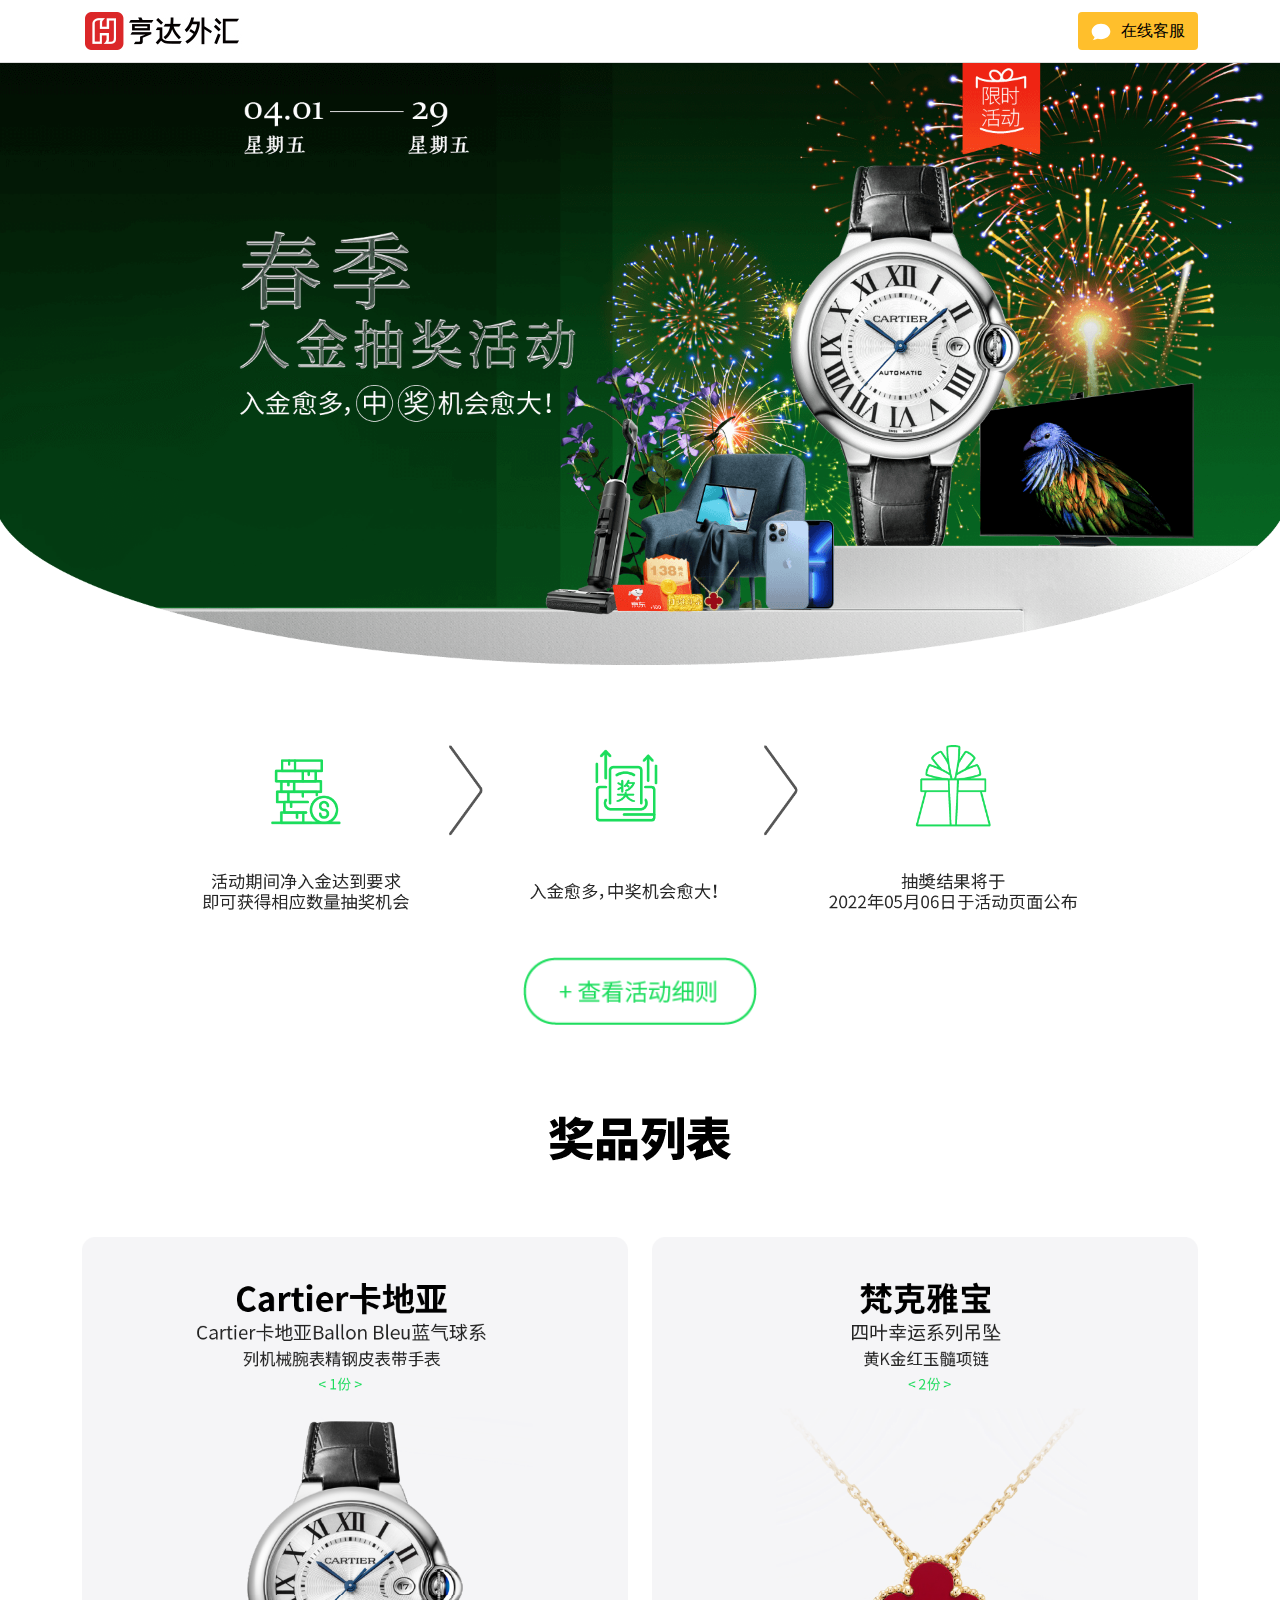
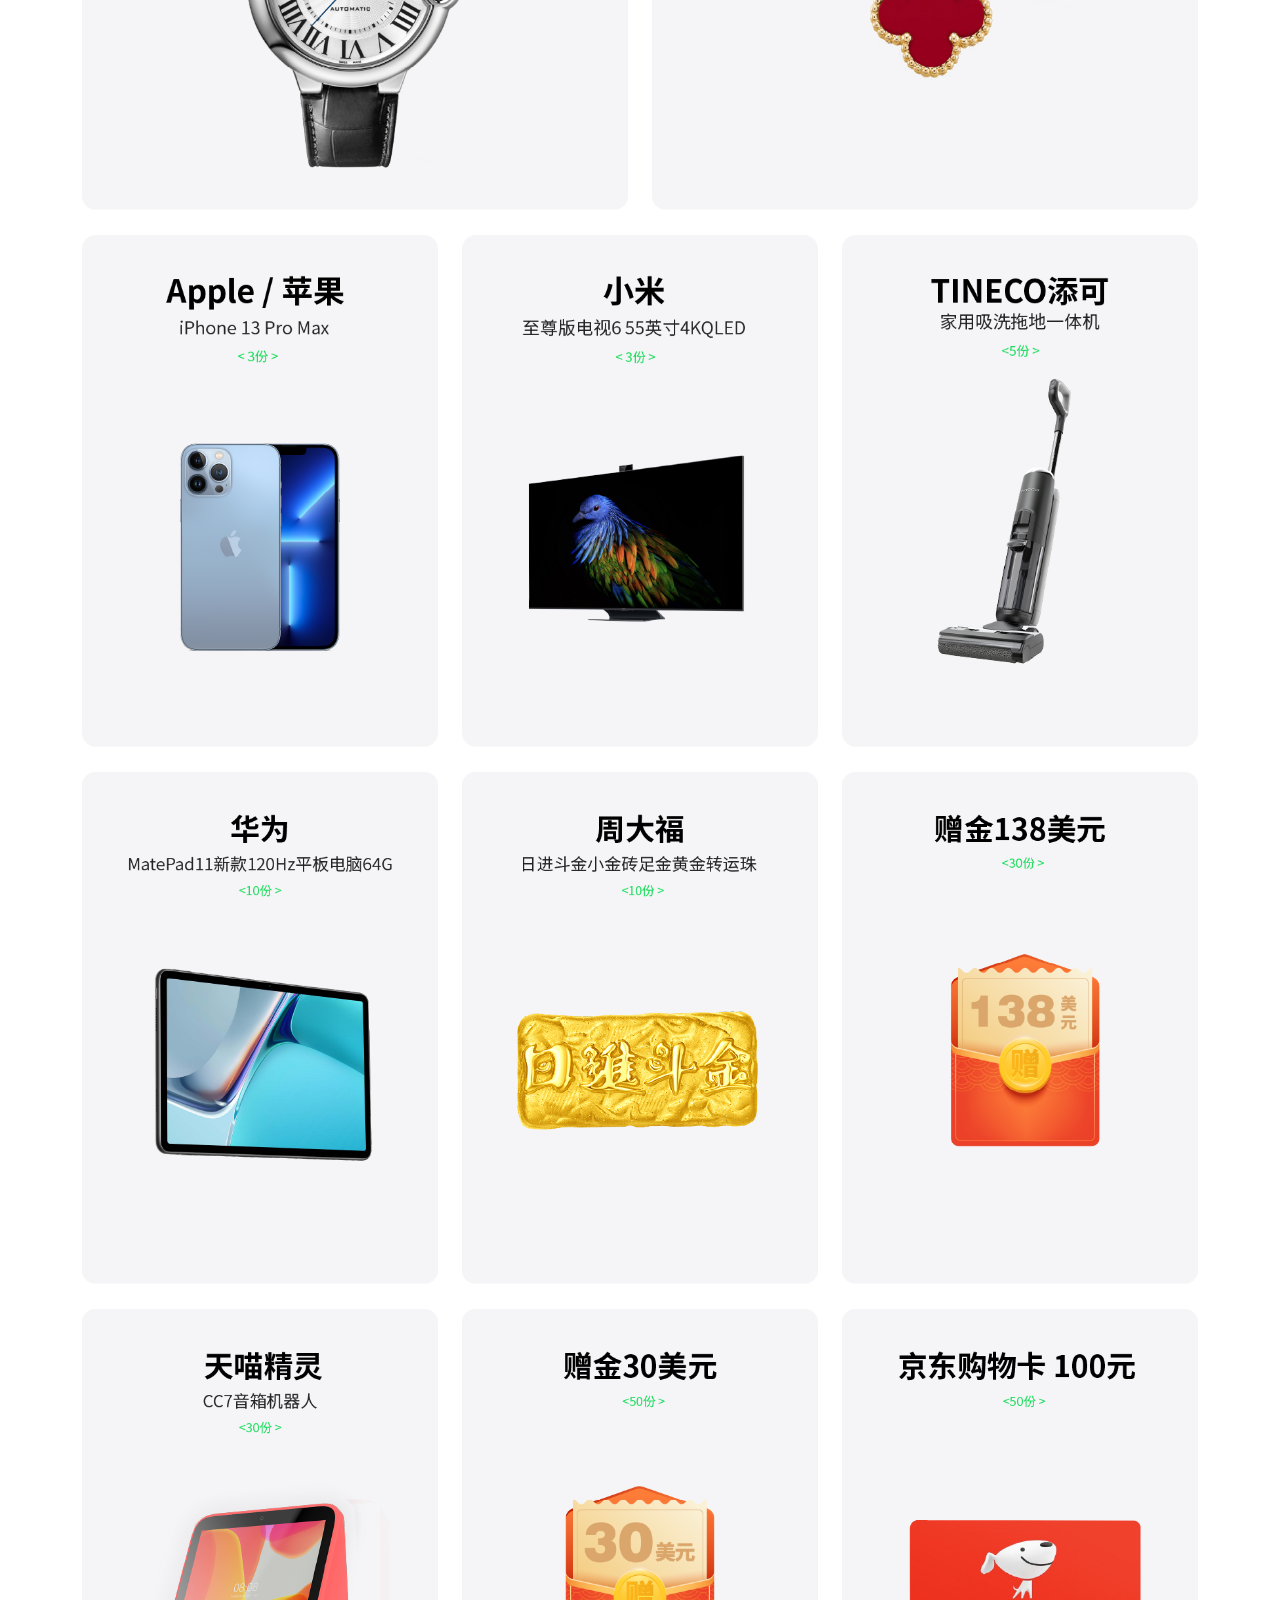
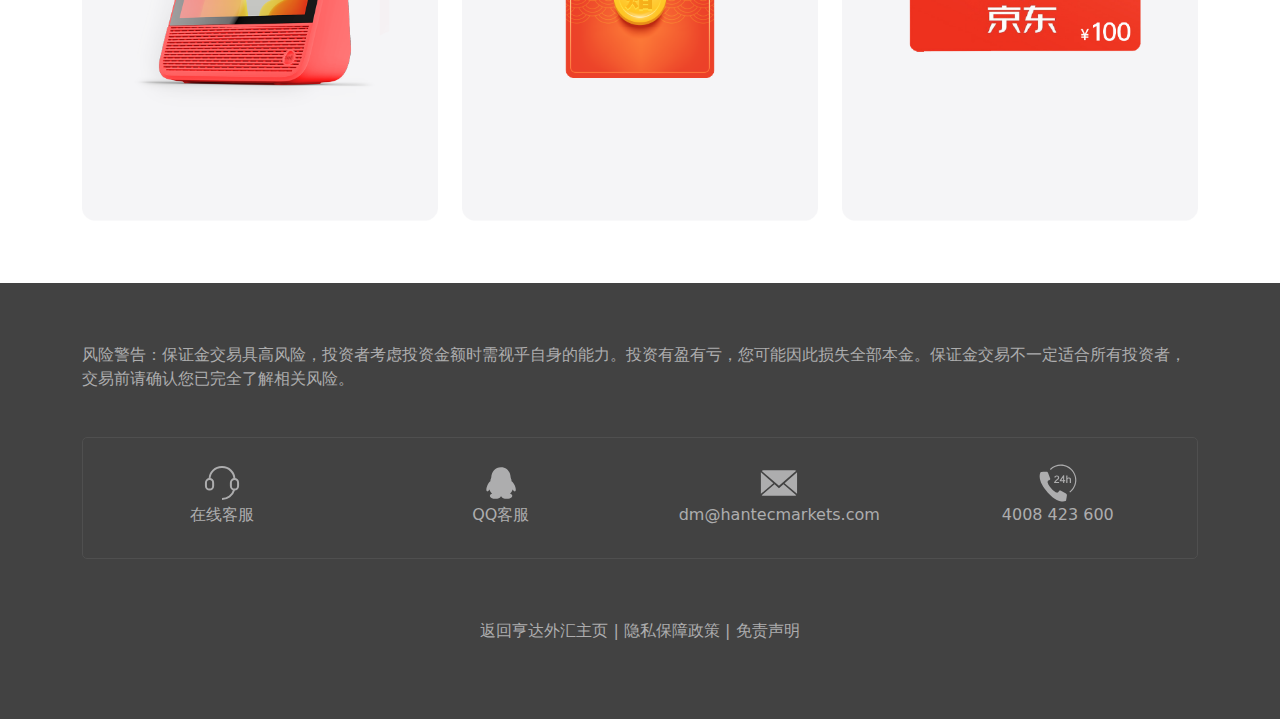
==== index.html @ 96b358bc "a" ====
<!DOCTYPE html>
<html lang="sc">
    <head>
        <meta charset="utf-8" />
        <meta name="viewport" content="width=device-width, initial-scale=1, shrink-to-fit=no" />
        <link rel="stylesheet" href="assets/css/bootstrap.min.css" />
        <link rel="stylesheet" href="assets/css/main.css" />
        <script src="assets/js/bootstrap.min.js"></script>
        <title>亨达外汇 - 春季入金抽奖活动</title>
    </head>

    <body>
        <!--header-->
        <div class="header sticky-md-top">
            <div class="container">
                <div class="row d-flex align-items-center">
                    <div class="col-6">
                        <a class="logo" target="_blank" href="https://www.hantec-wt.com"
                            ><img class="img-fluid" src="assets/images/logo.png" alt="logo"
                        /></a>
                    </div>
                    <div class="col-6 d-flex justify-content-end">
                        <a
                            class="btn header-btn"
                            href="javascript:void(window.open('https://livechat.hantecgroup.com/chat/chatClient/chatbox.jsp?companyID=8972&configID=19&skillId=3&enterurl=https%3A%2F%2Flivechat.hantec.com%2Fchat%2Fpreview.jsp%3Fid%3D8972&k=1','','width=760,height=500,left=0,top=0,resizable=yes,menubar=no,location=no,status=yes,scrollbars=yes'))"
                            ><img src="assets/images/contact-icon-01f.svg" /> &nbsp;在线客服</a
                        >
                    </div>
                </div>
            </div>
        </div>

        <!--banner-->
        <div class="banner">
            <div class='container-fluid'>
                <div class='row'>
                    <div class='c'>
                        <img src="assets/images/banner-bg.png" class='img-fluid banner-bg'>
                        <img src="assets/images/banner-bg-m.png" class='img-fluid banner-bg-m'>
                    </div>
                </div>
            </div>
        </div>

        <!--step-->
        <div class="step">
            <div class="container">
                <div class="row text-center">
                    <div class="col-12 text-center">
                        <div class="cardf">
                            <img class="step-pc" src="assets/images/step.png" />
                            <img class="step-m" src="assets/images/step-m.png" />
                            <div class="abb">
                                <img
                                    class="btn-rules"
                                    data-bs-toggle="modal"
                                    data-bs-target="#rules"
                                    src="assets/images/btn-rules.png"
                                />
                            </div>
                        </div>
                    </div>
                </div>
            </div>
        </div>

        <!-- Modal -->
        <div class="modal fade" id="rules" tabindex="-1" aria-labelledby="exampleModalLabel" aria-hidden="true">
            <div class="modal-dialog modal-xl">
                <div class="modal-content">
                    <div class="modal-header">
                        <h4 class="modal-title" id="exampleModalLabel"><span>活动细则</span></h4>
                        <button type="button" class="btn-close" data-bs-dismiss="modal" aria-label="Close"></button>
                    </div>
                    <div class="modal-body">
                        <ol class="inner-txt">
                            <li>活动时间：2022年4月1日至4月29日。</li>
                            <li>活动对象：所有亨达外汇客户。</li>
                            <li>
                                活动内容：活动期间内，客户净入金达到活动要求，即可获得相应数量抽奖机会，入金愈多，中奖机会愈大！
                            </li>
                            <li>
                                获得抽奖卷计算方式： 净入金达3000USD，可获 1次抽奖机会；净入金达6000USD，可获 2次抽奖机会；净入金达9000USD，可获 4次抽奖机会；净入金达15000USD，可获 7次抽奖机会；净入金达20000USD，可获 10次抽奖机会；净入金达30000USD，可获 15次抽奖机会；净入金达40000USD，可获 20次抽奖机会。 
                            </li>
                            <li>
                                客户需在活动页面内右上方点击”在线客服”按钮，并向客服登记后方可获得参加此次活动资格。活动期间内任何时间均可登记参加此活动，活动期间内的所有入金均会被计算。
                            </li>
                            <li>幸运抽奖将在2022年5月6日进行，我们将从所有参与抽奖活动的客户当中，随机抽出奖品得奖者，随后将会联系中奖客户。同时，中奖名单将在官网公布。</li>
                            <li>奖品将于活动结束后30个工作天内统一寄送。</li>
                            <li>如因奖品缺货，亨达外汇将会安排同类型及同等价值的产品作为补偿，有关货品差价并不会退还。</li>
                            <li>
                                亨达外汇并不提供礼品的选色服务，如有特别要求，亨达外汇只会尽量满足，并不保证能提供指定颜色的礼品。
                            </li>
                            <li>亨达外汇并非奖品的供货商，对奖品质量问题及运输过程中的损毁问题恕不承担任何责任。</li>
                            <li>
                                为保障公平性，我们将严格监测作弊行为，一经发现，亨达外汇有权取消其获取奖赏资格及奖品。
                            </li>
                            <li>
                                亨达外汇保留随时修改本条款及细则之权利及取消或终止是次活动，而毋须事先通知。如有任何争议，一切以亨达外汇之决定为最终裁决。如有其他疑问或投诉，请联系客户热线：4008
                                423 600 / 4001 200 603。
                            </li>
                        </ol>
                    </div>
                    <div class="modal-footer">
                        <button type="button" class="btn btn-secondary" data-bs-dismiss="modal">关闭</button>
                    </div>
                </div>
            </div>
        </div>

        <!-- gift -->
        <div id="gift">
            <div class="container">
                <div class="row">
                    <div class="col-12 text-center">
                        <img class="title" src="assets/images/title3.png" />
                    </div>
                </div>
                <div class="row">
                    <div class="col-12 col-md-6">
                        <img class="gift-img" src="assets/images/gift/1.png" />
                    </div>
                    <div class="col-12 col-md-6">
                        <img class="gift-img" src="assets/images/gift/2.png" />
                    </div>
                    <div class="col-6 col-md-4">
                        <img class="gift-img" src="assets/images/gift/3.png" />
                    </div>
                    <div class="col-6 col-md-4">
                        <img class="gift-img" src="assets/images/gift/4.png" />
                    </div>
                    <div class="col-6 col-md-4">
                        <img class="gift-img" src="assets/images/gift/5.png" />
                    </div>
                    <div class="col-6 col-md-4">
                        <img class="gift-img" src="assets/images/gift/6.png" />
                    </div>
                    <div class="col-6 col-md-4">
                        <img class="gift-img" src="assets/images/gift/7.png" />
                    </div>
                    <div class="col-6 col-md-4">
                        <img class="gift-img" src="assets/images/gift/8.png" />
                    </div>
                    <div class="col-6 col-md-4">
                        <img class="gift-img" src="assets/images/gift/9.png" />
                    </div>
                    <div class="col-6 col-md-4">
                        <img class="gift-img" src="assets/images/gift/10.png" />
                    </div>
                    <div class="col-6 col-md-4">
                        <img class="gift-img" src="assets/images/gift/11.png" />
                    </div>
                </div>
            </div>
        </div>

        <!--footer-->
        <div class="footer">
            <div class="container">
                <div class="row">
                    <div class="col-12">
                        <p>
                            风险警告：保证金交易具高风险，投资者考虑投资金额时需视乎自身的能力。投资有盈有亏，您可能因此损失全部本金。保证金交易不一定适合所有投资者，交易前请确认您已完全了解相关风险。
                        </p>
                    </div>
                </div>
                <div class="row text-center contact">
                    <div class="col-3">
                        <a
                            href="javascript:void(window.open('https://livechat.hantecgroup.com/chat/chatClient/chatbox.jsp?companyID=8972&configID=19&skillId=3&enterurl=https%3A%2F%2Flivechat.hantec.com%2Fchat%2Fpreview.jsp%3Fid%3D8972&k=1','','width=760,height=500,left=0,top=0,resizable=yes,menubar=no,location=no,status=yes,scrollbars=yes'))"
                            ><img src="assets/images/contact-icon-01.svg"
                        /></a>
                        <p>在线客服</p>
                    </div>
                    <div class="col-3">
                        <a
                            href="javascript:void(window.open('http://wpa.b.qq.com/cgi/wpa.php?ln=1&key=XzgwMDE1NzgwOF80NTU0ODZfODAwMTU3ODA4XzJf','','width=760,height=500,left=0,top=0,resizable=yes,menubar=no,location=no,status=yes,scrollbars=yes'))"
                            ><img src="assets/images/contact-icon-03.svg"
                        /></a>
                        <p>QQ客服</p>
                    </div>
                    <div class="col-3">
                        <img src="assets/images/contact-icon-04.svg" />
                        <p>dm@hantecmarkets.com</p>
                    </div>
                    <div class="col-3">
                        <img src="assets/images/contact-icon-02.svg" />
                        <p>4008 423 600</p>
                    </div>
                </div>
                <div class="row text-center">
                    <div class="col-12">
                        <p>
                            <a target="_blank" href="https://www.hantec-wt.com/">返回亨达外汇主页</a> |
                            <a target="_blank" href="https://www.hantec-wt.com/terms.html#04">隐私保障政策</a> |
                            <a target="_blank" href="https://www.hantec-wt.com/terms.html#02">免责声明</a>
                        </p>
                    </div>
                </div>
            </div>
        </div>
    </body>
</html>
---- assets/css/main.css ----
@charset "UTF-8";
html{
    width:100%;
    overflow-x:hidden;
  }  
body {
    background: #fff;
}
.btn-area {
    margin: 60px 0;
}
a {
    color: #333;
    text-decoration: none;
}
a:hover {
    color: #fff;
    text-decoration: none;
}
img {
    max-width: 100%;
    height: auto;
}
ol,
ul {
    padding: 0;
}
.container-fluid {
    padding: 0;
    margin: 0;
}
.title {
    margin: 40px 0 20px 0;
}
.btn2 {
    margin-left: 20px;
    margin-right: 20px;
}

/* header */
.header {
    background: #fff;
    margin: 0;
    padding: 10px 0;
    border-bottom: 1px solid #ddd;
}
.header-btn img {
    width: 20px;
}
.header-btn:hover {
    color: #000;
}
.header-btn {
    background: #ffbf2c;
    color: #000;
}
/* banner */
.banner {
    padding-top: 0px;
}
.banner-bg {
    display: block;
}
.banner-bg-m {
    display: none;
}

/*tree*/
.tree1 {
    position: absolute;
    right: 0px;
    top: 400px;
    z-index: 1;
    display: block;
}
.tree2 {
    position: absolute;
    right: 0px;
    top: 4000px;
    display: block;
}
.tree3 {
    position: absolute;
    left: 0px;
    top: 1600px;
    display: block;
}

/* step */
.cardf {
    padding: 80px 120px 50px 120px;
}
.btn-rules {
    width: 234px;
    margin-top: 30px;
}
.btn-rules:hover {
    cursor: pointer;
}
.req-pc {
    width: 1000px;
    margin: 60px 0;
}
.step-m {
    display: none;
}
.req-m {
    display: none;
}

/* model */
.inner-title {
    font-size: 20px;
    margin-bottom: 10px;
}
.inner-txt {
    padding: 10px 25px;
    line-height: 2;
    font-size: 15px;
}
.inner-txt td {
    line-height: 1.5;
    font-size: 16px;
}
.modal-title span {
    color: #1BDD5C;
    font-weight: 600;
    margin-left: 10px;
}

/* gift */
#gift {
    background: #fff;
    margin-bottom: 50px;
}
.gift-img{
    position: relative;
    margin: 12.5px 0;
    z-index: 100;
}

/* footer */

.footer {
    background: #424242;
    padding-top: 60px;
    padding-bottom: 60px;
    color: #adadae;
}
.contact {
    padding: 25px 0 15px 0;
    margin: 30px 0 60px 0;
    border: 1px solid #4f4f4f;
    border-radius: 5px;
}
.contact img {
    width: 40px;
}
.footer a {
    color: #adadae;
}

@media (max-width: 767px) {
    .banner {
        padding-top: 0px;
    }
    .title {
        margin: 30px 0 20px 0;
    }
    .btn-area {
        margin: 20px 0;
    }
    #gift {
        padding: 0 0 30px 0;
    }
    .btn-rules {
        width: 150px;
        margin-top: 30px;
    }
    .btn2 {
        margin-left: 0;
        margin-right: 0;
    }
    .banner-bg {
        display: none;
    }
    .banner-bg-m {
        display: block;
    }
    .cardf {
        padding: 20px;
    }
    .step-pc {
        display: none;
    }
    .step-m {
        display: block;
    }
    .req-pc {
        display: none;
    }
    .req-m {
        margin: 20px 0 33px 0;
        display: block;
    }
    .contact {
        display: none;
    }
    .footer {
        padding-top: 30px;
        padding-bottom: 20px;
    }
    .footer p {
        font-size: 0.7rem;
        margin-bottom: 30px;
    }
    .tree1 {
        display: none;
    }
    
    .tree2 {
        display: none;
    }
    .tree3 {
        display: none;
    }
    .yellow {
        display: none;
    }
    .title {
        padding-left: 20%;
        padding-right: 20%;
    }
}
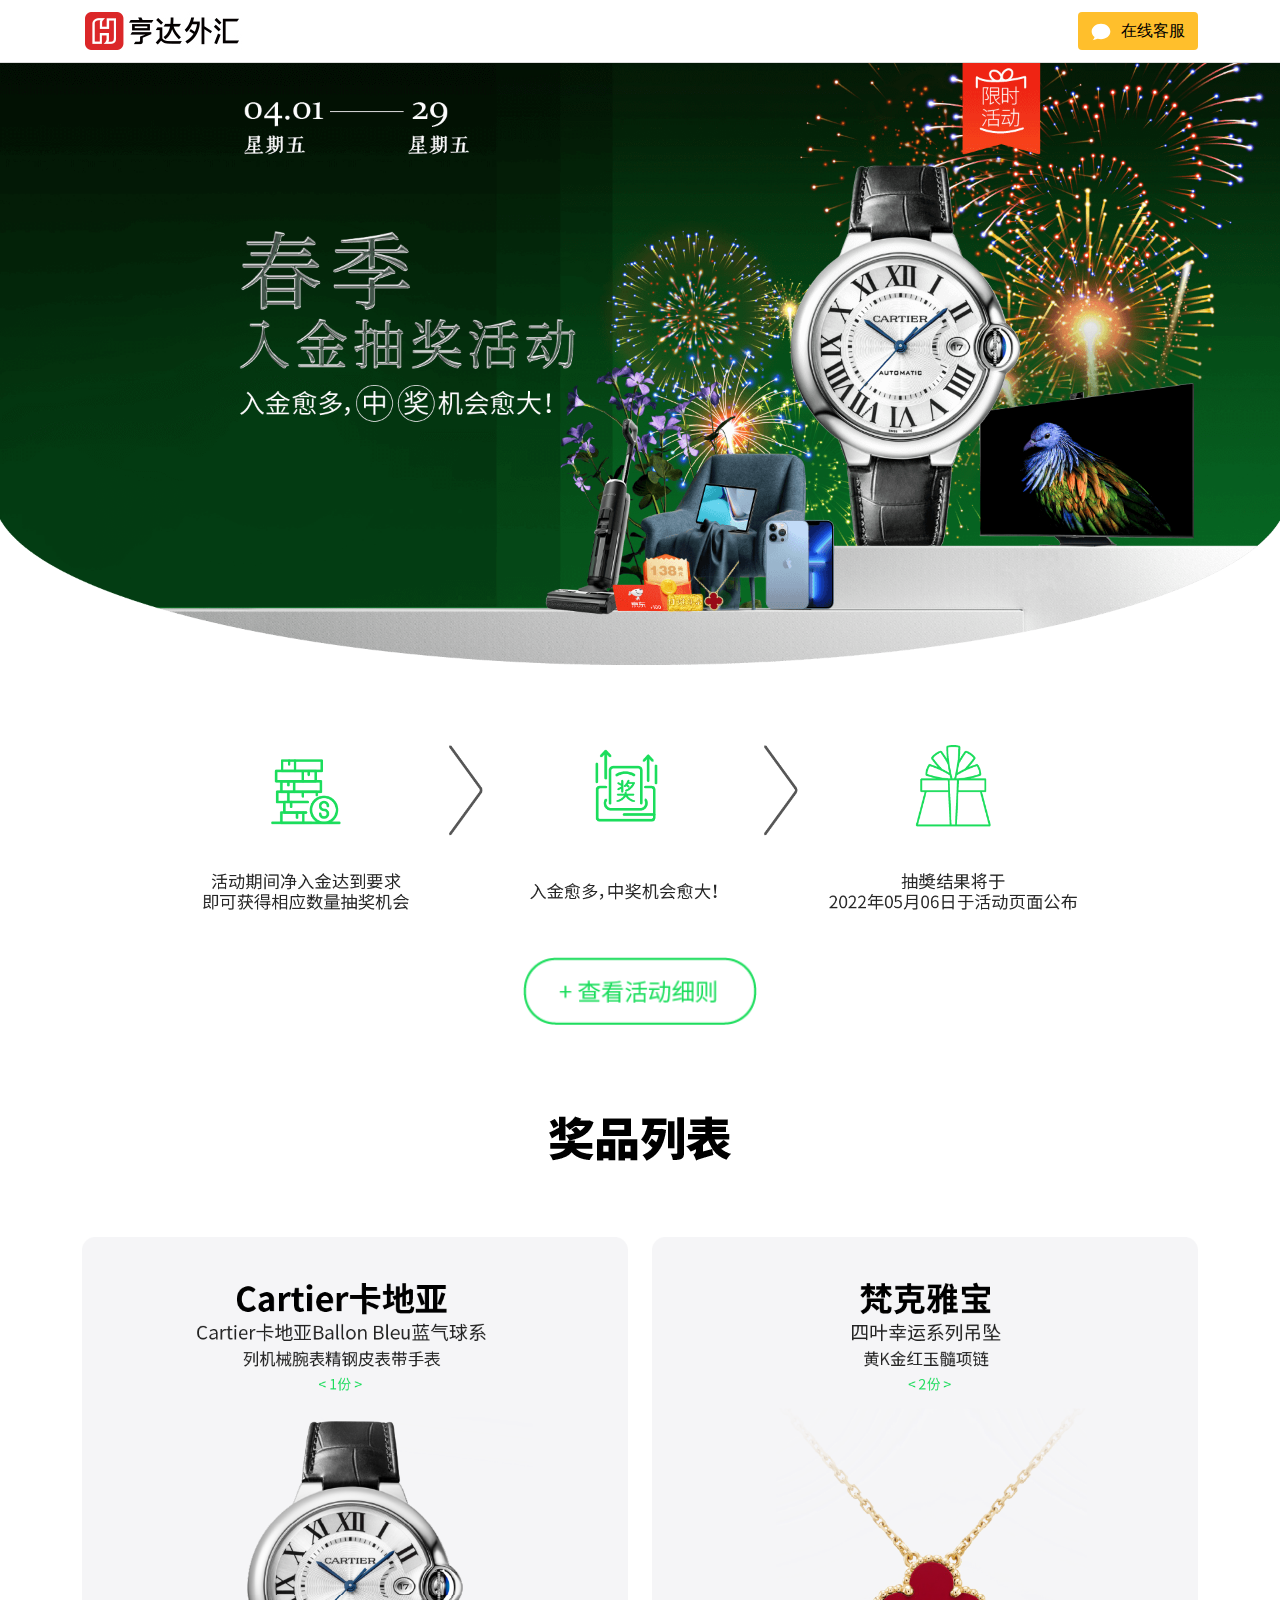
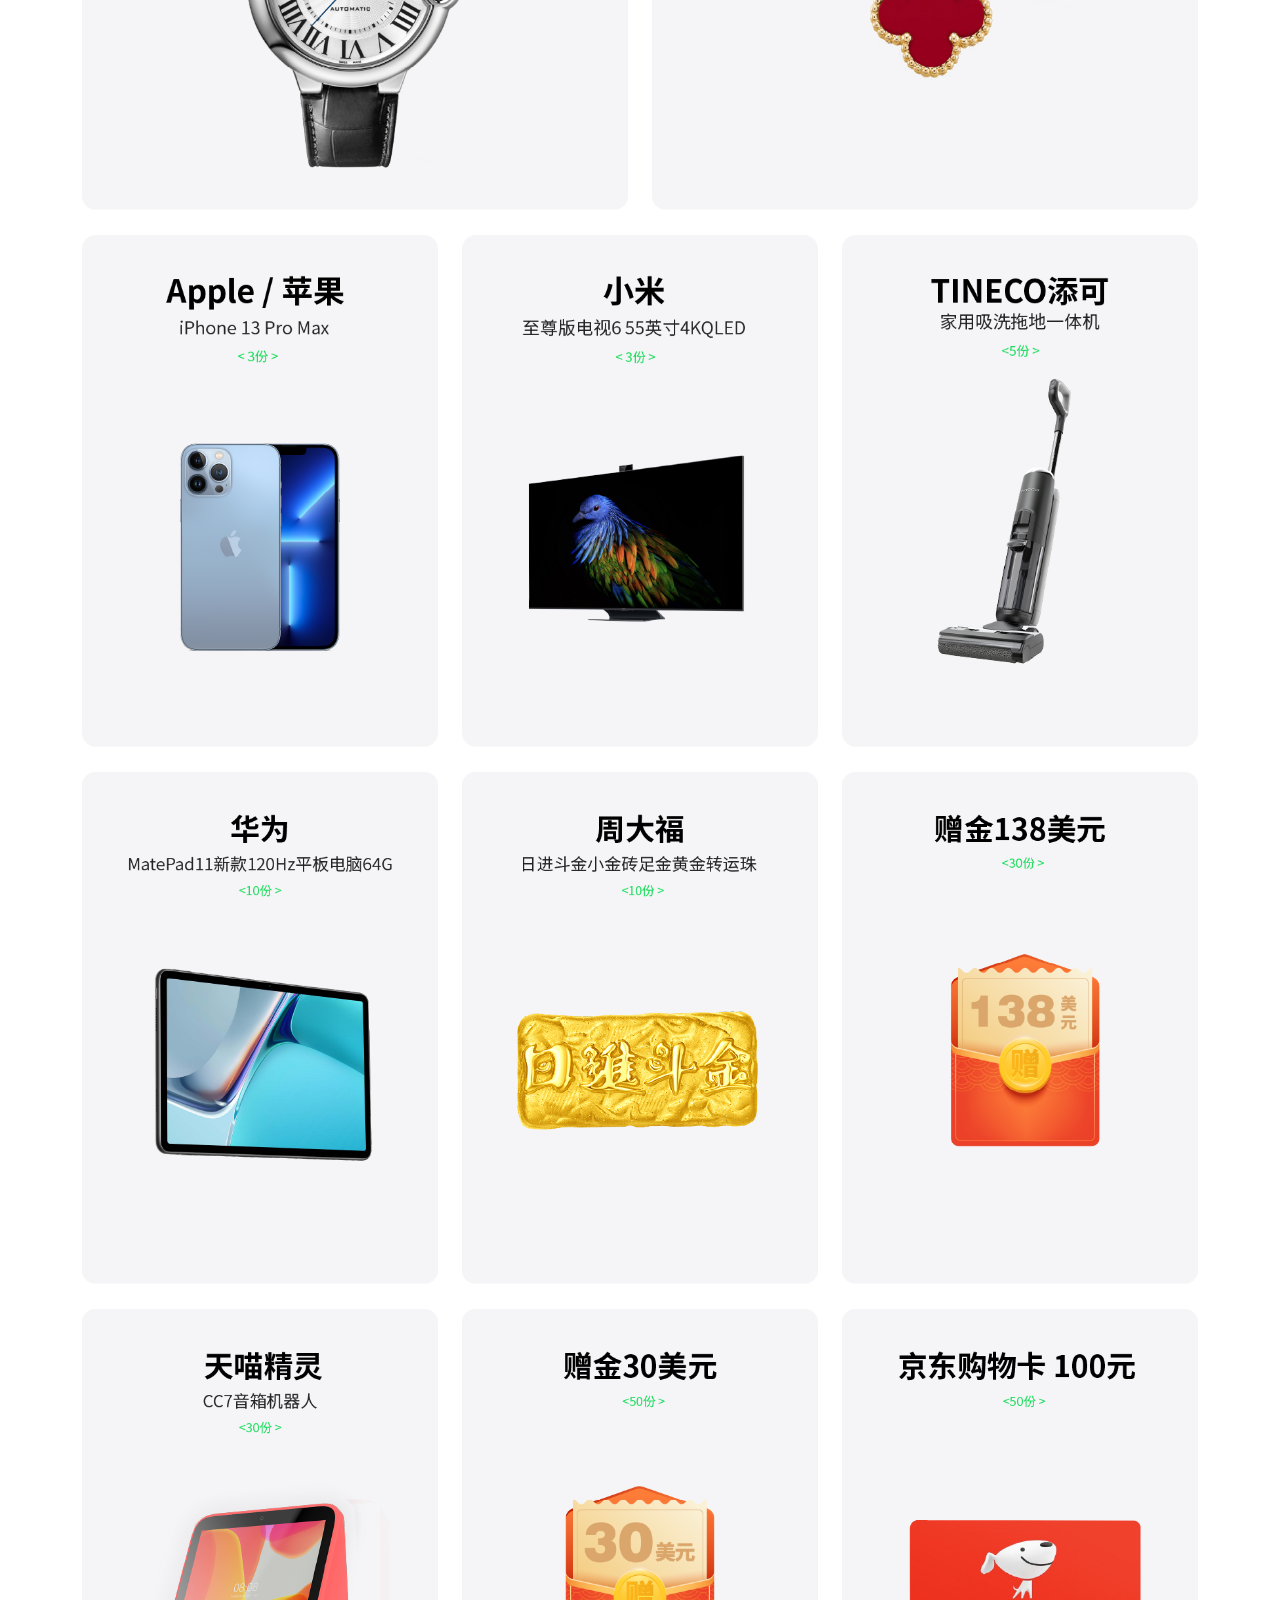
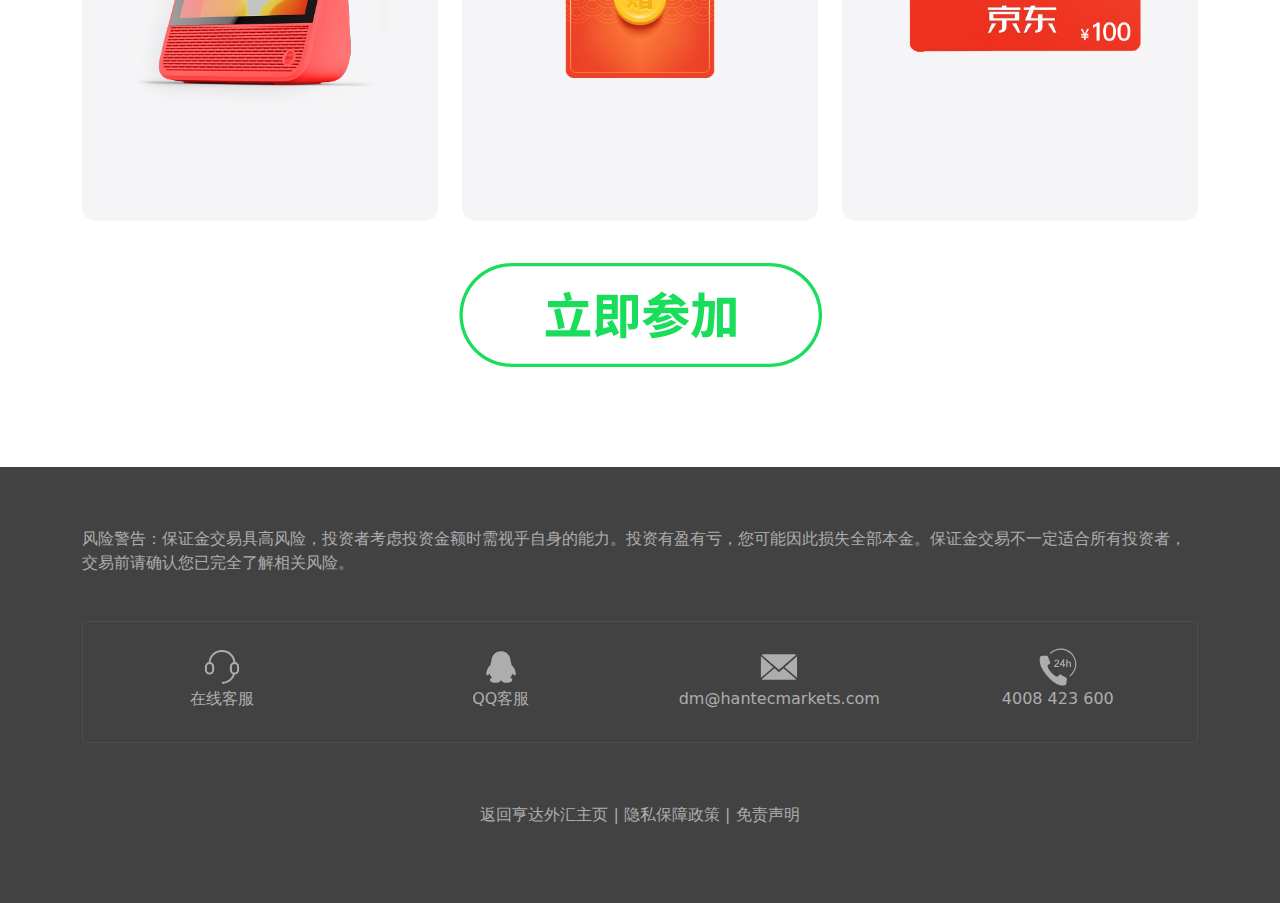
==== commit fb2c4926: "a" ====
--- a/index.html
+++ b/index.html
@@ -83,7 +83,7 @@
                                 获得抽奖卷计算方式： 净入金达3000USD，可获 1次抽奖机会；净入金达6000USD，可获 2次抽奖机会；净入金达9000USD，可获 4次抽奖机会；净入金达15000USD，可获 7次抽奖机会；净入金达20000USD，可获 10次抽奖机会；净入金达30000USD，可获 15次抽奖机会；净入金达40000USD，可获 20次抽奖机会。 
                             </li>
                             <li>
-                                客户需在活动页面内右上方点击”在线客服”按钮，并向客服登记后方可获得参加此次活动资格。活动期间内任何时间均可登记参加此活动，活动期间内的所有入金均会被计算。
+                                客户需在活动页面内点击”立即参加”按钮，并向客服登记后方可获得参加此次活动资格。活动期间内任何时间均可登记参加此活动，活动期间内的所有入金均会被计算。
                             </li>
                             <li>幸运抽奖将在2022年5月6日进行，我们将从所有参与抽奖活动的客户当中，随机抽出奖品得奖者，随后将会联系中奖客户。同时，中奖名单将在官网公布。</li>
                             <li>奖品将于活动结束后30个工作天内统一寄送。</li>
@@ -149,6 +149,14 @@
                     </div>
                     <div class="col-6 col-md-4">
                         <img class="gift-img" src="assets/images/gift/11.png" />
+                    </div>
+                </div>
+                <div class="row text-center">
+                    <div class="abc">
+                        <a
+                            href="javascript:void(window.open('https://livechat.hantecgroup.com/chat/chatClient/chatbox.jsp?companyID=8972&configID=19&skillId=3&enterurl=https%3A%2F%2Flivechat.hantec.com%2Fchat%2Fpreview.jsp%3Fid%3D8972&k=1','','width=760,height=500,left=0,top=0,resizable=yes,menubar=no,location=no,status=yes,scrollbars=yes'))"
+                            ><img src="assets/images/join-btn.png"
+                        /></a>
                     </div>
                 </div>
             </div>
--- a/assets/css/main.css
+++ b/assets/css/main.css
@@ -138,6 +138,9 @@
     margin: 12.5px 0;
     z-index: 100;
 }
+.abc {
+    margin: 30px 0 50px 0;
+}
 
 /* footer */
 
@@ -228,6 +231,11 @@
         display: none;
     }
     .title {
+        padding-left: 35%;
+        padding-right: 35%;
+
+    }
+    .abc {
         padding-left: 20%;
         padding-right: 20%;
     }
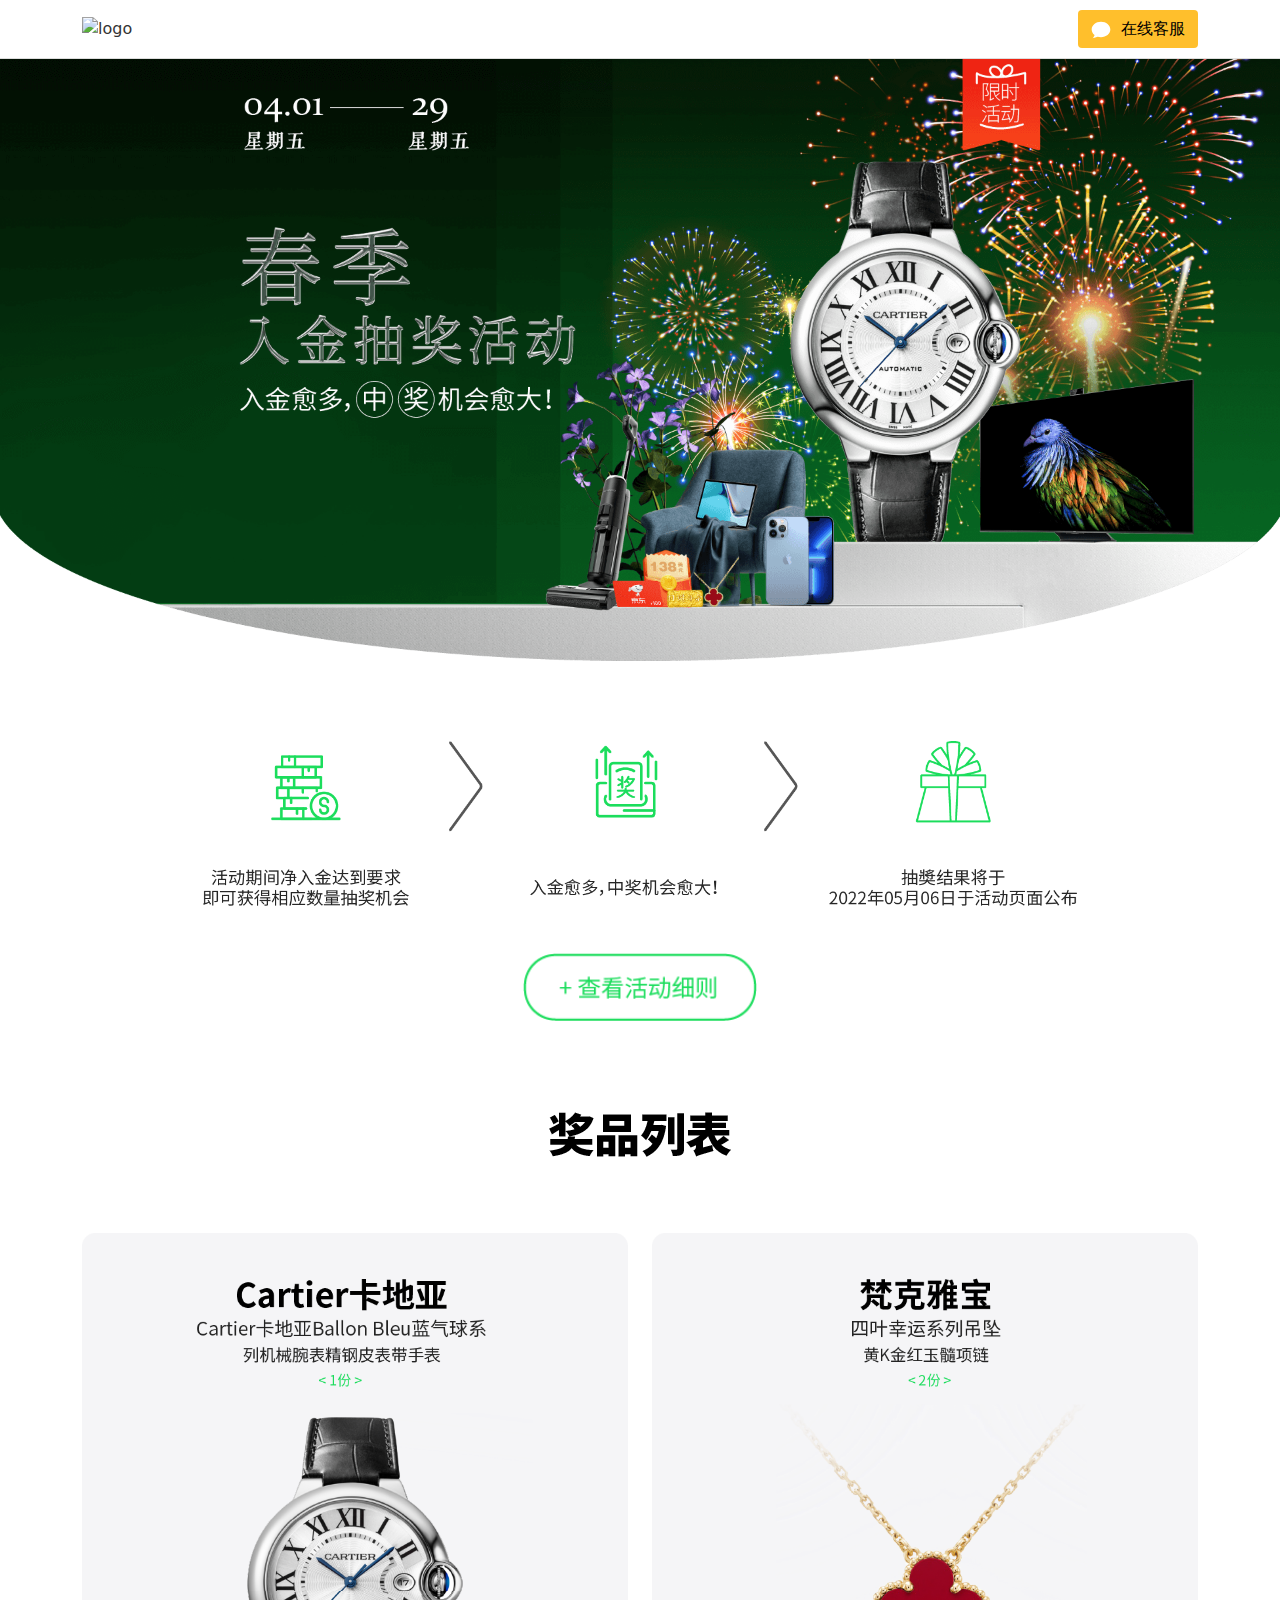
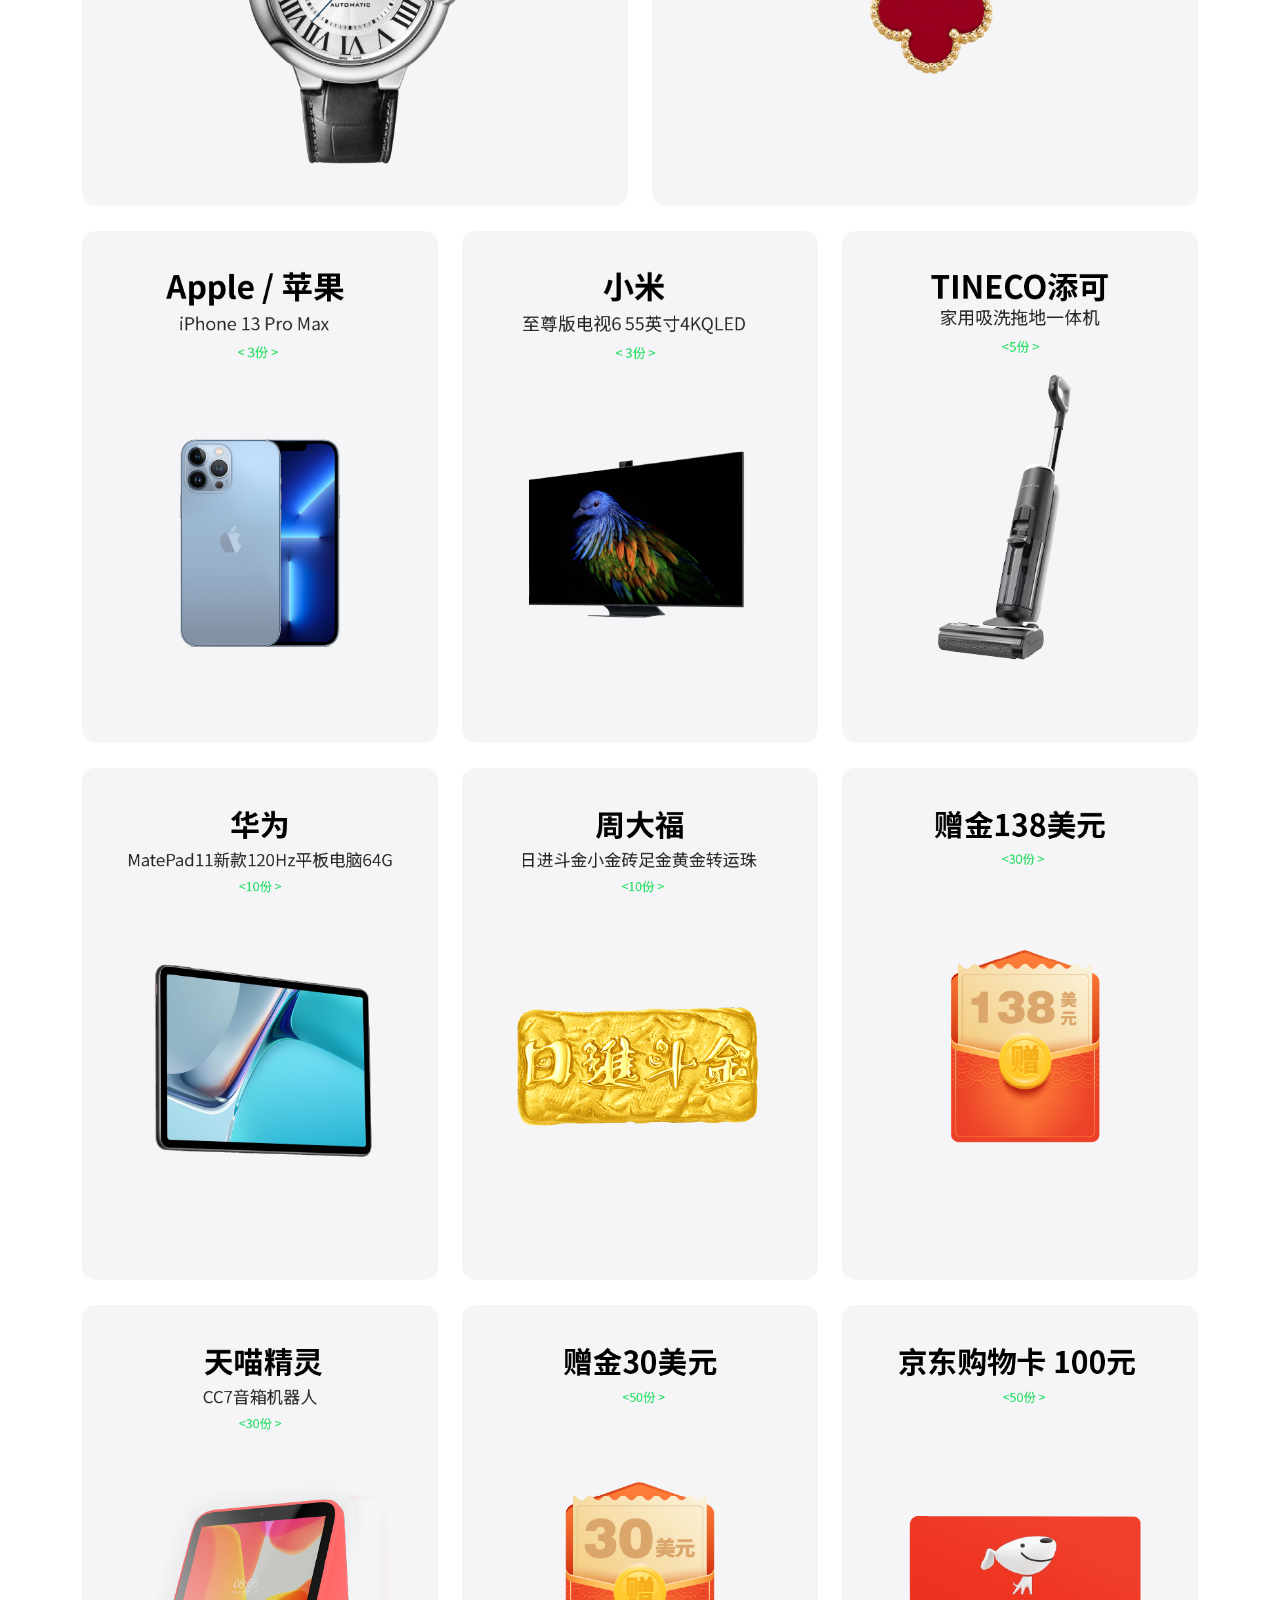
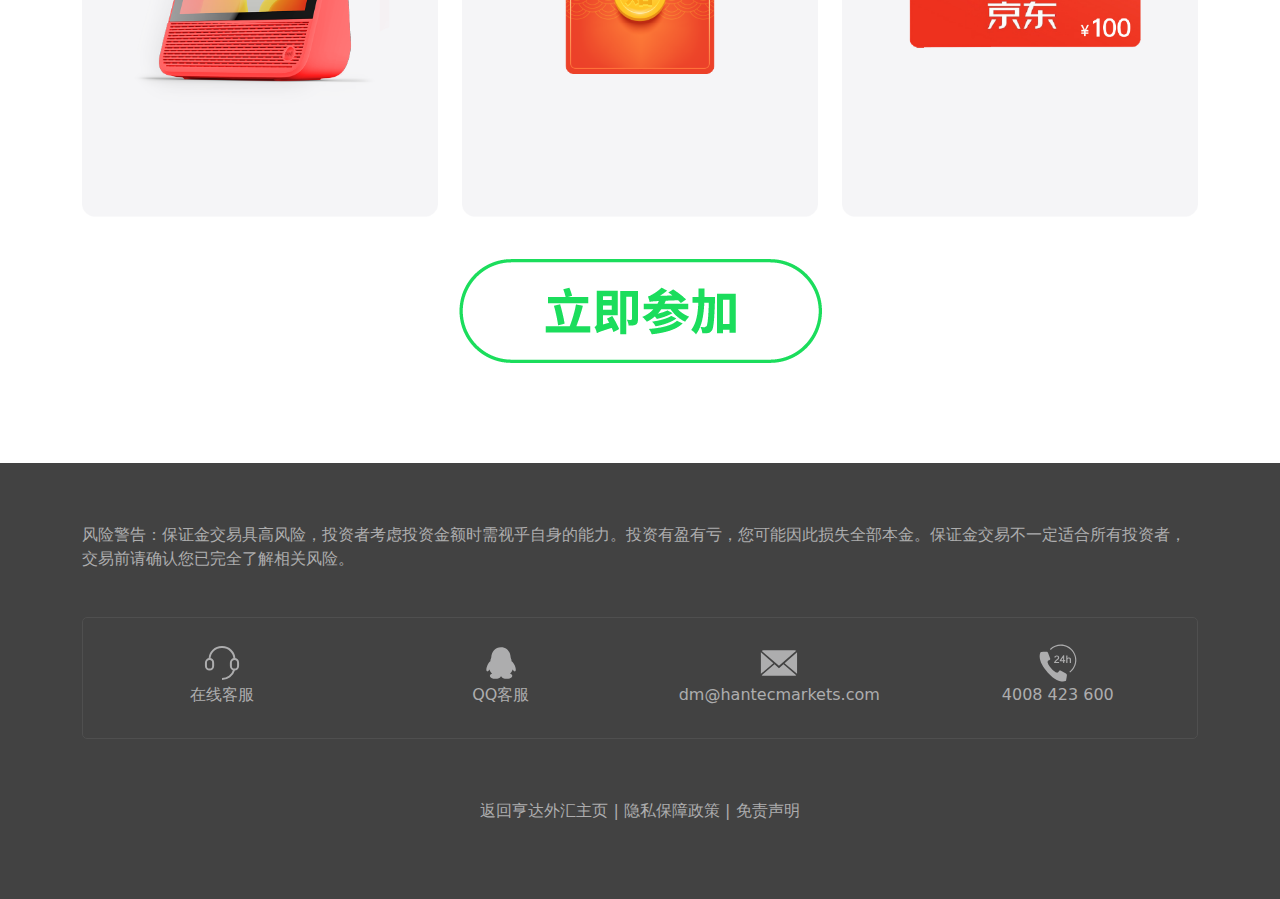
==== commit db190965: "a" ====
--- a/index.html
+++ b/index.html
@@ -1,211 +1,211 @@
-<!DOCTYPE html>
-<html lang="sc">
-    <head>
-        <meta charset="utf-8" />
-        <meta name="viewport" content="width=device-width, initial-scale=1, shrink-to-fit=no" />
-        <link rel="stylesheet" href="assets/css/bootstrap.min.css" />
-        <link rel="stylesheet" href="assets/css/main.css" />
-        <script src="assets/js/bootstrap.min.js"></script>
-        <title>亨达外汇 - 春季入金抽奖活动</title>
-    </head>
-
-    <body>
-        <!--header-->
-        <div class="header sticky-md-top">
-            <div class="container">
-                <div class="row d-flex align-items-center">
-                    <div class="col-6">
-                        <a class="logo" target="_blank" href="https://www.hantec-wt.com"
-                            ><img class="img-fluid" src="assets/images/logo.png" alt="logo"
-                        /></a>
-                    </div>
-                    <div class="col-6 d-flex justify-content-end">
-                        <a
-                            class="btn header-btn"
-                            href="javascript:void(window.open('https://livechat.hantecgroup.com/chat/chatClient/chatbox.jsp?companyID=8972&configID=19&skillId=3&enterurl=https%3A%2F%2Flivechat.hantec.com%2Fchat%2Fpreview.jsp%3Fid%3D8972&k=1','','width=760,height=500,left=0,top=0,resizable=yes,menubar=no,location=no,status=yes,scrollbars=yes'))"
-                            ><img src="assets/images/contact-icon-01f.svg" /> &nbsp;在线客服</a
-                        >
-                    </div>
-                </div>
-            </div>
-        </div>
-
-        <!--banner-->
-        <div class="banner">
-            <div class='container-fluid'>
-                <div class='row'>
-                    <div class='c'>
-                        <img src="assets/images/banner-bg.png" class='img-fluid banner-bg'>
-                        <img src="assets/images/banner-bg-m.png" class='img-fluid banner-bg-m'>
-                    </div>
-                </div>
-            </div>
-        </div>
-
-        <!--step-->
-        <div class="step">
-            <div class="container">
-                <div class="row text-center">
-                    <div class="col-12 text-center">
-                        <div class="cardf">
-                            <img class="step-pc" src="assets/images/step.png" />
-                            <img class="step-m" src="assets/images/step-m.png" />
-                            <div class="abb">
-                                <img
-                                    class="btn-rules"
-                                    data-bs-toggle="modal"
-                                    data-bs-target="#rules"
-                                    src="assets/images/btn-rules.png"
-                                />
-                            </div>
-                        </div>
-                    </div>
-                </div>
-            </div>
-        </div>
-
-        <!-- Modal -->
-        <div class="modal fade" id="rules" tabindex="-1" aria-labelledby="exampleModalLabel" aria-hidden="true">
-            <div class="modal-dialog modal-xl">
-                <div class="modal-content">
-                    <div class="modal-header">
-                        <h4 class="modal-title" id="exampleModalLabel"><span>活动细则</span></h4>
-                        <button type="button" class="btn-close" data-bs-dismiss="modal" aria-label="Close"></button>
-                    </div>
-                    <div class="modal-body">
-                        <ol class="inner-txt">
-                            <li>活动时间：2022年4月1日至4月29日。</li>
-                            <li>活动对象：所有亨达外汇客户。</li>
-                            <li>
-                                活动内容：活动期间内，客户净入金达到活动要求，即可获得相应数量抽奖机会，入金愈多，中奖机会愈大！
-                            </li>
-                            <li>
-                                获得抽奖卷计算方式： 净入金达3000USD，可获 1次抽奖机会；净入金达6000USD，可获 2次抽奖机会；净入金达9000USD，可获 4次抽奖机会；净入金达15000USD，可获 7次抽奖机会；净入金达20000USD，可获 10次抽奖机会；净入金达30000USD，可获 15次抽奖机会；净入金达40000USD，可获 20次抽奖机会。 
-                            </li>
-                            <li>
-                                客户需在活动页面内点击”立即参加”按钮，并向客服登记后方可获得参加此次活动资格。活动期间内任何时间均可登记参加此活动，活动期间内的所有入金均会被计算。
-                            </li>
-                            <li>幸运抽奖将在2022年5月6日进行，我们将从所有参与抽奖活动的客户当中，随机抽出奖品得奖者，随后将会联系中奖客户。同时，中奖名单将在官网公布。</li>
-                            <li>奖品将于活动结束后30个工作天内统一寄送。</li>
-                            <li>如因奖品缺货，亨达外汇将会安排同类型及同等价值的产品作为补偿，有关货品差价并不会退还。</li>
-                            <li>
-                                亨达外汇并不提供礼品的选色服务，如有特别要求，亨达外汇只会尽量满足，并不保证能提供指定颜色的礼品。
-                            </li>
-                            <li>亨达外汇并非奖品的供货商，对奖品质量问题及运输过程中的损毁问题恕不承担任何责任。</li>
-                            <li>
-                                为保障公平性，我们将严格监测作弊行为，一经发现，亨达外汇有权取消其获取奖赏资格及奖品。
-                            </li>
-                            <li>
-                                亨达外汇保留随时修改本条款及细则之权利及取消或终止是次活动，而毋须事先通知。如有任何争议，一切以亨达外汇之决定为最终裁决。如有其他疑问或投诉，请联系客户热线：4008
-                                423 600 / 4001 200 603。
-                            </li>
-                        </ol>
-                    </div>
-                    <div class="modal-footer">
-                        <button type="button" class="btn btn-secondary" data-bs-dismiss="modal">关闭</button>
-                    </div>
-                </div>
-            </div>
-        </div>
-
-        <!-- gift -->
-        <div id="gift">
-            <div class="container">
-                <div class="row">
-                    <div class="col-12 text-center">
-                        <img class="title" src="assets/images/title3.png" />
-                    </div>
-                </div>
-                <div class="row">
-                    <div class="col-12 col-md-6">
-                        <img class="gift-img" src="assets/images/gift/1.png" />
-                    </div>
-                    <div class="col-12 col-md-6">
-                        <img class="gift-img" src="assets/images/gift/2.png" />
-                    </div>
-                    <div class="col-6 col-md-4">
-                        <img class="gift-img" src="assets/images/gift/3.png" />
-                    </div>
-                    <div class="col-6 col-md-4">
-                        <img class="gift-img" src="assets/images/gift/4.png" />
-                    </div>
-                    <div class="col-6 col-md-4">
-                        <img class="gift-img" src="assets/images/gift/5.png" />
-                    </div>
-                    <div class="col-6 col-md-4">
-                        <img class="gift-img" src="assets/images/gift/6.png" />
-                    </div>
-                    <div class="col-6 col-md-4">
-                        <img class="gift-img" src="assets/images/gift/7.png" />
-                    </div>
-                    <div class="col-6 col-md-4">
-                        <img class="gift-img" src="assets/images/gift/8.png" />
-                    </div>
-                    <div class="col-6 col-md-4">
-                        <img class="gift-img" src="assets/images/gift/9.png" />
-                    </div>
-                    <div class="col-6 col-md-4">
-                        <img class="gift-img" src="assets/images/gift/10.png" />
-                    </div>
-                    <div class="col-6 col-md-4">
-                        <img class="gift-img" src="assets/images/gift/11.png" />
-                    </div>
-                </div>
-                <div class="row text-center">
-                    <div class="abc">
-                        <a
-                            href="javascript:void(window.open('https://livechat.hantecgroup.com/chat/chatClient/chatbox.jsp?companyID=8972&configID=19&skillId=3&enterurl=https%3A%2F%2Flivechat.hantec.com%2Fchat%2Fpreview.jsp%3Fid%3D8972&k=1','','width=760,height=500,left=0,top=0,resizable=yes,menubar=no,location=no,status=yes,scrollbars=yes'))"
-                            ><img src="assets/images/join-btn.png"
-                        /></a>
-                    </div>
-                </div>
-            </div>
-        </div>
-
-        <!--footer-->
-        <div class="footer">
-            <div class="container">
-                <div class="row">
-                    <div class="col-12">
-                        <p>
-                            风险警告：保证金交易具高风险，投资者考虑投资金额时需视乎自身的能力。投资有盈有亏，您可能因此损失全部本金。保证金交易不一定适合所有投资者，交易前请确认您已完全了解相关风险。
-                        </p>
-                    </div>
-                </div>
-                <div class="row text-center contact">
-                    <div class="col-3">
-                        <a
-                            href="javascript:void(window.open('https://livechat.hantecgroup.com/chat/chatClient/chatbox.jsp?companyID=8972&configID=19&skillId=3&enterurl=https%3A%2F%2Flivechat.hantec.com%2Fchat%2Fpreview.jsp%3Fid%3D8972&k=1','','width=760,height=500,left=0,top=0,resizable=yes,menubar=no,location=no,status=yes,scrollbars=yes'))"
-                            ><img src="assets/images/contact-icon-01.svg"
-                        /></a>
-                        <p>在线客服</p>
-                    </div>
-                    <div class="col-3">
-                        <a
-                            href="javascript:void(window.open('http://wpa.b.qq.com/cgi/wpa.php?ln=1&key=XzgwMDE1NzgwOF80NTU0ODZfODAwMTU3ODA4XzJf','','width=760,height=500,left=0,top=0,resizable=yes,menubar=no,location=no,status=yes,scrollbars=yes'))"
-                            ><img src="assets/images/contact-icon-03.svg"
-                        /></a>
-                        <p>QQ客服</p>
-                    </div>
-                    <div class="col-3">
-                        <img src="assets/images/contact-icon-04.svg" />
-                        <p>dm@hantecmarkets.com</p>
-                    </div>
-                    <div class="col-3">
-                        <img src="assets/images/contact-icon-02.svg" />
-                        <p>4008 423 600</p>
-                    </div>
-                </div>
-                <div class="row text-center">
-                    <div class="col-12">
-                        <p>
-                            <a target="_blank" href="https://www.hantec-wt.com/">返回亨达外汇主页</a> |
-                            <a target="_blank" href="https://www.hantec-wt.com/terms.html#04">隐私保障政策</a> |
-                            <a target="_blank" href="https://www.hantec-wt.com/terms.html#02">免责声明</a>
-                        </p>
-                    </div>
-                </div>
-            </div>
-        </div>
-    </body>
-</html>
+<!DOCTYPE html>
+<html lang="sc">
+    <head>
+        <meta charset="utf-8" />
+        <meta name="viewport" content="width=device-width, initial-scale=1, shrink-to-fit=no" />
+        <link rel="stylesheet" href="assets/css/bootstrap.min.css" />
+        <link rel="stylesheet" href="assets/css/main.css" />
+        <script src="assets/js/bootstrap.min.js"></script>
+        <title>亨达外汇 - 春季入金抽奖活动</title>
+    </head>
+
+    <body>
+        <!--header-->
+        <div class="header sticky-md-top">
+            <div class="container">
+                <div class="row d-flex align-items-center">
+                    <div class="col-6">
+                        <a class="logo" target="_blank" href="https://www.hantec-wt.com"
+                            ><img class="img-fluid" src="assets/images/logo.png" alt="logo"
+                        /></a>
+                    </div>
+                    <div class="col-6 d-flex justify-content-end">
+                        <a
+                            class="btn header-btn"
+                            href="javascript:void(window.open('https://livechat.hantecgroup.com/chat/chatClient/chatbox.jsp?companyID=8972&configID=19&skillId=3&enterurl=https%3A%2F%2Flivechat.hantec.com%2Fchat%2Fpreview.jsp%3Fid%3D8972&k=1','','width=760,height=500,left=0,top=0,resizable=yes,menubar=no,location=no,status=yes,scrollbars=yes'))"
+                            ><img src="assets/images/contact-icon-01f.svg" /> &nbsp;在线客服</a
+                        >
+                    </div>
+                </div>
+            </div>
+        </div>
+
+        <!--banner-->
+        <div class="banner">
+            <div class='container-fluid'>
+                <div class='row'>
+                    <div class='c'>
+                        <img src="assets/images/banner-bg.png" class='img-fluid banner-bg'>
+                        <img src="assets/images/banner-bg-m.png" class='img-fluid banner-bg-m'>
+                    </div>
+                </div>
+            </div>
+        </div>
+
+        <!--step-->
+        <div class="step">
+            <div class="container">
+                <div class="row text-center">
+                    <div class="col-12 text-center">
+                        <div class="cardf">
+                            <img class="step-pc" src="assets/images/step.png" />
+                            <img class="step-m" src="assets/images/step-m.png" />
+                            <div class="abb">
+                                <img
+                                    class="btn-rules"
+                                    data-bs-toggle="modal"
+                                    data-bs-target="#rules"
+                                    src="assets/images/btn-rules.png"
+                                />
+                            </div>
+                        </div>
+                    </div>
+                </div>
+            </div>
+        </div>
+
+        <!-- Modal -->
+        <div class="modal fade" id="rules" tabindex="-1" aria-labelledby="exampleModalLabel" aria-hidden="true">
+            <div class="modal-dialog modal-xl">
+                <div class="modal-content">
+                    <div class="modal-header">
+                        <h4 class="modal-title" id="exampleModalLabel"><span>活动细则</span></h4>
+                        <button type="button" class="btn-close" data-bs-dismiss="modal" aria-label="Close"></button>
+                    </div>
+                    <div class="modal-body">
+                        <ol class="inner-txt">
+                            <li>活动时间：2022年4月1日至4月29日。</li>
+                            <li>活动对象：所有亨达外汇客户。</li>
+                            <li>
+                                活动内容：活动期间内，客户净入金达到活动要求，即可获得相应数量抽奖机会，入金愈多，中奖机会愈大！
+                            </li>
+                            <li>
+                                获得抽奖卷计算方式： 净入金达3000USD，可获 1次抽奖机会；净入金达6000USD，可获 2次抽奖机会；净入金达9000USD，可获 4次抽奖机会；净入金达15000USD，可获 7次抽奖机会；净入金达20000USD，可获 10次抽奖机会；净入金达30000USD，可获 15次抽奖机会；净入金达40000USD，可获 20次抽奖机会。 
+                            </li>
+                            <li>
+                                客户需在活动页面内点击”立即参加”按钮，并向客服登记后方可获得参加此次活动资格。活动期间内任何时间均可登记参加此活动，活动期间内的所有入金均会被计算。
+                            </li>
+                            <li>幸运抽奖将在2022年5月6日进行，我们将从所有参与抽奖活动的客户当中，随机抽出奖品得奖者，随后将会联系中奖客户。同时，中奖名单将在官网公布。</li>
+                            <li>奖品将于活动结束后30个工作天内统一寄送。</li>
+                            <li>如因奖品缺货，亨达外汇将会安排同类型及同等价值的产品作为补偿，有关货品差价并不会退还。</li>
+                            <li>
+                                亨达外汇并不提供礼品的选色服务，如有特别要求，亨达外汇只会尽量满足，并不保证能提供指定颜色的礼品。
+                            </li>
+                            <li>亨达外汇并非奖品的供货商，对奖品质量问题及运输过程中的损毁问题恕不承担任何责任。</li>
+                            <li>
+                                为保障公平性，我们将严格监测作弊行为，一经发现，亨达外汇有权取消其获取奖赏资格及奖品。
+                            </li>
+                            <li>
+                                亨达外汇保留随时修改本条款及细则之权利及取消或终止是次活动，而毋须事先通知。如有任何争议，一切以亨达外汇之决定为最终裁决。如有其他疑问或投诉，请联系客户热线：4008
+                                423 600 / 4001 200 603。
+                            </li>
+                        </ol>
+                    </div>
+                    <div class="modal-footer">
+                        <button type="button" class="btn btn-secondary" data-bs-dismiss="modal">关闭</button>
+                    </div>
+                </div>
+            </div>
+        </div>
+
+        <!-- gift -->
+        <div id="gift">
+            <div class="container">
+                <div class="row">
+                    <div class="col-12 text-center">
+                        <img class="title" src="assets/images/title3.png" />
+                    </div>
+                </div>
+                <div class="row">
+                    <div class="col-12 col-md-6">
+                        <img class="gift-img" src="assets/images/gift/1.png" />
+                    </div>
+                    <div class="col-12 col-md-6">
+                        <img class="gift-img" src="assets/images/gift/2.png" />
+                    </div>
+                    <div class="col-6 col-md-4">
+                        <img class="gift-img" src="assets/images/gift/3.png" />
+                    </div>
+                    <div class="col-6 col-md-4">
+                        <img class="gift-img" src="assets/images/gift/4.png" />
+                    </div>
+                    <div class="col-6 col-md-4">
+                        <img class="gift-img" src="assets/images/gift/5.png" />
+                    </div>
+                    <div class="col-6 col-md-4">
+                        <img class="gift-img" src="assets/images/gift/6.png" />
+                    </div>
+                    <div class="col-6 col-md-4">
+                        <img class="gift-img" src="assets/images/gift/7.png" />
+                    </div>
+                    <div class="col-6 col-md-4">
+                        <img class="gift-img" src="assets/images/gift/8.png" />
+                    </div>
+                    <div class="col-6 col-md-4">
+                        <img class="gift-img" src="assets/images/gift/9.png" />
+                    </div>
+                    <div class="col-6 col-md-4">
+                        <img class="gift-img" src="assets/images/gift/10.png" />
+                    </div>
+                    <div class="col-6 col-md-4">
+                        <img class="gift-img" src="assets/images/gift/11.png" />
+                    </div>
+                </div>
+                <div class="row text-center">
+                    <div class="abc">
+                        <a
+                            href="javascript:void(window.open('https://livechat.hantecgroup.com/chat/chatClient/chatbox.jsp?companyID=8972&configID=19&skillId=3&enterurl=https%3A%2F%2Flivechat.hantec.com%2Fchat%2Fpreview.jsp%3Fid%3D8972&k=1','','width=760,height=500,left=0,top=0,resizable=yes,menubar=no,location=no,status=yes,scrollbars=yes'))"
+                            ><img src="assets/images/join-btn.png"
+                        /></a>
+                    </div>
+                </div>
+            </div>
+        </div>
+
+        <!--footer-->
+        <div class="footer">
+            <div class="container">
+                <div class="row">
+                    <div class="col-12">
+                        <p>
+                            风险警告：保证金交易具高风险，投资者考虑投资金额时需视乎自身的能力。投资有盈有亏，您可能因此损失全部本金。保证金交易不一定适合所有投资者，交易前请确认您已完全了解相关风险。
+                        </p>
+                    </div>
+                </div>
+                <div class="row text-center contact">
+                    <div class="col-3">
+                        <a
+                            href="javascript:void(window.open('https://livechat.hantecgroup.com/chat/chatClient/chatbox.jsp?companyID=8972&configID=19&skillId=3&enterurl=https%3A%2F%2Flivechat.hantec.com%2Fchat%2Fpreview.jsp%3Fid%3D8972&k=1','','width=760,height=500,left=0,top=0,resizable=yes,menubar=no,location=no,status=yes,scrollbars=yes'))"
+                            ><img src="assets/images/contact-icon-01.svg"
+                        /></a>
+                        <p>在线客服</p>
+                    </div>
+                    <div class="col-3">
+                        <a
+                            href="javascript:void(window.open('http://wpa.b.qq.com/cgi/wpa.php?ln=1&key=XzgwMDE1NzgwOF80NTU0ODZfODAwMTU3ODA4XzJf','','width=760,height=500,left=0,top=0,resizable=yes,menubar=no,location=no,status=yes,scrollbars=yes'))"
+                            ><img src="assets/images/contact-icon-03.svg"
+                        /></a>
+                        <p>QQ客服</p>
+                    </div>
+                    <div class="col-3">
+                        <img src="assets/images/contact-icon-04.svg" />
+                        <p>dm@hantecmarkets.com</p>
+                    </div>
+                    <div class="col-3">
+                        <img src="assets/images/contact-icon-02.svg" />
+                        <p>4008 423 600</p>
+                    </div>
+                </div>
+                <div class="row text-center">
+                    <div class="col-12">
+                        <p>
+                            <a target="_blank" href="https://www.hantec-wt.com/">返回亨达外汇主页</a> |
+                            <a target="_blank" href="https://www.hantec-wt.com/terms.html#04">隐私保障政策</a> |
+                            <a target="_blank" href="https://www.hantec-wt.com/terms.html#02">免责声明</a>
+                        </p>
+                    </div>
+                </div>
+            </div>
+        </div>
+    </body>
+</html>
--- a/assets/css/main.css
+++ b/assets/css/main.css
@@ -1,242 +1,242 @@
-@charset "UTF-8";
-html{
-    width:100%;
-    overflow-x:hidden;
-  }  
-body {
-    background: #fff;
-}
-.btn-area {
-    margin: 60px 0;
-}
-a {
-    color: #333;
-    text-decoration: none;
-}
-a:hover {
-    color: #fff;
-    text-decoration: none;
-}
-img {
-    max-width: 100%;
-    height: auto;
-}
-ol,
-ul {
-    padding: 0;
-}
-.container-fluid {
-    padding: 0;
-    margin: 0;
-}
-.title {
-    margin: 40px 0 20px 0;
-}
-.btn2 {
-    margin-left: 20px;
-    margin-right: 20px;
-}
-
-/* header */
-.header {
-    background: #fff;
-    margin: 0;
-    padding: 10px 0;
-    border-bottom: 1px solid #ddd;
-}
-.header-btn img {
-    width: 20px;
-}
-.header-btn:hover {
-    color: #000;
-}
-.header-btn {
-    background: #ffbf2c;
-    color: #000;
-}
-/* banner */
-.banner {
-    padding-top: 0px;
-}
-.banner-bg {
-    display: block;
-}
-.banner-bg-m {
-    display: none;
-}
-
-/*tree*/
-.tree1 {
-    position: absolute;
-    right: 0px;
-    top: 400px;
-    z-index: 1;
-    display: block;
-}
-.tree2 {
-    position: absolute;
-    right: 0px;
-    top: 4000px;
-    display: block;
-}
-.tree3 {
-    position: absolute;
-    left: 0px;
-    top: 1600px;
-    display: block;
-}
-
-/* step */
-.cardf {
-    padding: 80px 120px 50px 120px;
-}
-.btn-rules {
-    width: 234px;
-    margin-top: 30px;
-}
-.btn-rules:hover {
-    cursor: pointer;
-}
-.req-pc {
-    width: 1000px;
-    margin: 60px 0;
-}
-.step-m {
-    display: none;
-}
-.req-m {
-    display: none;
-}
-
-/* model */
-.inner-title {
-    font-size: 20px;
-    margin-bottom: 10px;
-}
-.inner-txt {
-    padding: 10px 25px;
-    line-height: 2;
-    font-size: 15px;
-}
-.inner-txt td {
-    line-height: 1.5;
-    font-size: 16px;
-}
-.modal-title span {
-    color: #1BDD5C;
-    font-weight: 600;
-    margin-left: 10px;
-}
-
-/* gift */
-#gift {
-    background: #fff;
-    margin-bottom: 50px;
-}
-.gift-img{
-    position: relative;
-    margin: 12.5px 0;
-    z-index: 100;
-}
-.abc {
-    margin: 30px 0 50px 0;
-}
-
-/* footer */
-
-.footer {
-    background: #424242;
-    padding-top: 60px;
-    padding-bottom: 60px;
-    color: #adadae;
-}
-.contact {
-    padding: 25px 0 15px 0;
-    margin: 30px 0 60px 0;
-    border: 1px solid #4f4f4f;
-    border-radius: 5px;
-}
-.contact img {
-    width: 40px;
-}
-.footer a {
-    color: #adadae;
-}
-
-@media (max-width: 767px) {
-    .banner {
-        padding-top: 0px;
-    }
-    .title {
-        margin: 30px 0 20px 0;
-    }
-    .btn-area {
-        margin: 20px 0;
-    }
-    #gift {
-        padding: 0 0 30px 0;
-    }
-    .btn-rules {
-        width: 150px;
-        margin-top: 30px;
-    }
-    .btn2 {
-        margin-left: 0;
-        margin-right: 0;
-    }
-    .banner-bg {
-        display: none;
-    }
-    .banner-bg-m {
-        display: block;
-    }
-    .cardf {
-        padding: 20px;
-    }
-    .step-pc {
-        display: none;
-    }
-    .step-m {
-        display: block;
-    }
-    .req-pc {
-        display: none;
-    }
-    .req-m {
-        margin: 20px 0 33px 0;
-        display: block;
-    }
-    .contact {
-        display: none;
-    }
-    .footer {
-        padding-top: 30px;
-        padding-bottom: 20px;
-    }
-    .footer p {
-        font-size: 0.7rem;
-        margin-bottom: 30px;
-    }
-    .tree1 {
-        display: none;
-    }
-    
-    .tree2 {
-        display: none;
-    }
-    .tree3 {
-        display: none;
-    }
-    .yellow {
-        display: none;
-    }
-    .title {
-        padding-left: 35%;
-        padding-right: 35%;
-
-    }
-    .abc {
-        padding-left: 20%;
-        padding-right: 20%;
-    }
-}
+@charset "UTF-8";
+html{
+    width:100%;
+    overflow-x:hidden;
+  }  
+body {
+    background: #fff;
+}
+.btn-area {
+    margin: 60px 0;
+}
+a {
+    color: #333;
+    text-decoration: none;
+}
+a:hover {
+    color: #fff;
+    text-decoration: none;
+}
+img {
+    max-width: 100%;
+    height: auto;
+}
+ol,
+ul {
+    padding: 0;
+}
+.container-fluid {
+    padding: 0;
+    margin: 0;
+}
+.title {
+    margin: 40px 0 20px 0;
+}
+.btn2 {
+    margin-left: 20px;
+    margin-right: 20px;
+}
+
+/* header */
+.header {
+    background: #fff;
+    margin: 0;
+    padding: 10px 0;
+    border-bottom: 1px solid #ddd;
+}
+.header-btn img {
+    width: 20px;
+}
+.header-btn:hover {
+    color: #000;
+}
+.header-btn {
+    background: #ffbf2c;
+    color: #000;
+}
+/* banner */
+.banner {
+    padding-top: 0px;
+}
+.banner-bg {
+    display: block;
+}
+.banner-bg-m {
+    display: none;
+}
+
+/*tree*/
+.tree1 {
+    position: absolute;
+    right: 0px;
+    top: 400px;
+    z-index: 1;
+    display: block;
+}
+.tree2 {
+    position: absolute;
+    right: 0px;
+    top: 4000px;
+    display: block;
+}
+.tree3 {
+    position: absolute;
+    left: 0px;
+    top: 1600px;
+    display: block;
+}
+
+/* step */
+.cardf {
+    padding: 80px 120px 50px 120px;
+}
+.btn-rules {
+    width: 234px;
+    margin-top: 30px;
+}
+.btn-rules:hover {
+    cursor: pointer;
+}
+.req-pc {
+    width: 1000px;
+    margin: 60px 0;
+}
+.step-m {
+    display: none;
+}
+.req-m {
+    display: none;
+}
+
+/* model */
+.inner-title {
+    font-size: 20px;
+    margin-bottom: 10px;
+}
+.inner-txt {
+    padding: 10px 25px;
+    line-height: 2;
+    font-size: 15px;
+}
+.inner-txt td {
+    line-height: 1.5;
+    font-size: 16px;
+}
+.modal-title span {
+    color: #1BDD5C;
+    font-weight: 600;
+    margin-left: 10px;
+}
+
+/* gift */
+#gift {
+    background: #fff;
+    margin-bottom: 50px;
+}
+.gift-img{
+    position: relative;
+    margin: 12.5px 0;
+    z-index: 100;
+}
+.abc {
+    margin: 30px 0 50px 0;
+}
+
+/* footer */
+
+.footer {
+    background: #424242;
+    padding-top: 60px;
+    padding-bottom: 60px;
+    color: #adadae;
+}
+.contact {
+    padding: 25px 0 15px 0;
+    margin: 30px 0 60px 0;
+    border: 1px solid #4f4f4f;
+    border-radius: 5px;
+}
+.contact img {
+    width: 40px;
+}
+.footer a {
+    color: #adadae;
+}
+
+@media (max-width: 767px) {
+    .banner {
+        padding-top: 0px;
+    }
+    .title {
+        margin: 30px 0 20px 0;
+    }
+    .btn-area {
+        margin: 20px 0;
+    }
+    #gift {
+        padding: 0 0 30px 0;
+    }
+    .btn-rules {
+        width: 150px;
+        margin-top: 30px;
+    }
+    .btn2 {
+        margin-left: 0;
+        margin-right: 0;
+    }
+    .banner-bg {
+        display: none;
+    }
+    .banner-bg-m {
+        display: block;
+    }
+    .cardf {
+        padding: 20px;
+    }
+    .step-pc {
+        display: none;
+    }
+    .step-m {
+        display: block;
+    }
+    .req-pc {
+        display: none;
+    }
+    .req-m {
+        margin: 20px 0 33px 0;
+        display: block;
+    }
+    .contact {
+        display: none;
+    }
+    .footer {
+        padding-top: 30px;
+        padding-bottom: 20px;
+    }
+    .footer p {
+        font-size: 0.7rem;
+        margin-bottom: 30px;
+    }
+    .tree1 {
+        display: none;
+    }
+    
+    .tree2 {
+        display: none;
+    }
+    .tree3 {
+        display: none;
+    }
+    .yellow {
+        display: none;
+    }
+    .title {
+        padding-left: 35%;
+        padding-right: 35%;
+
+    }
+    .abc {
+        padding-left: 20%;
+        padding-right: 20%;
+    }
+}
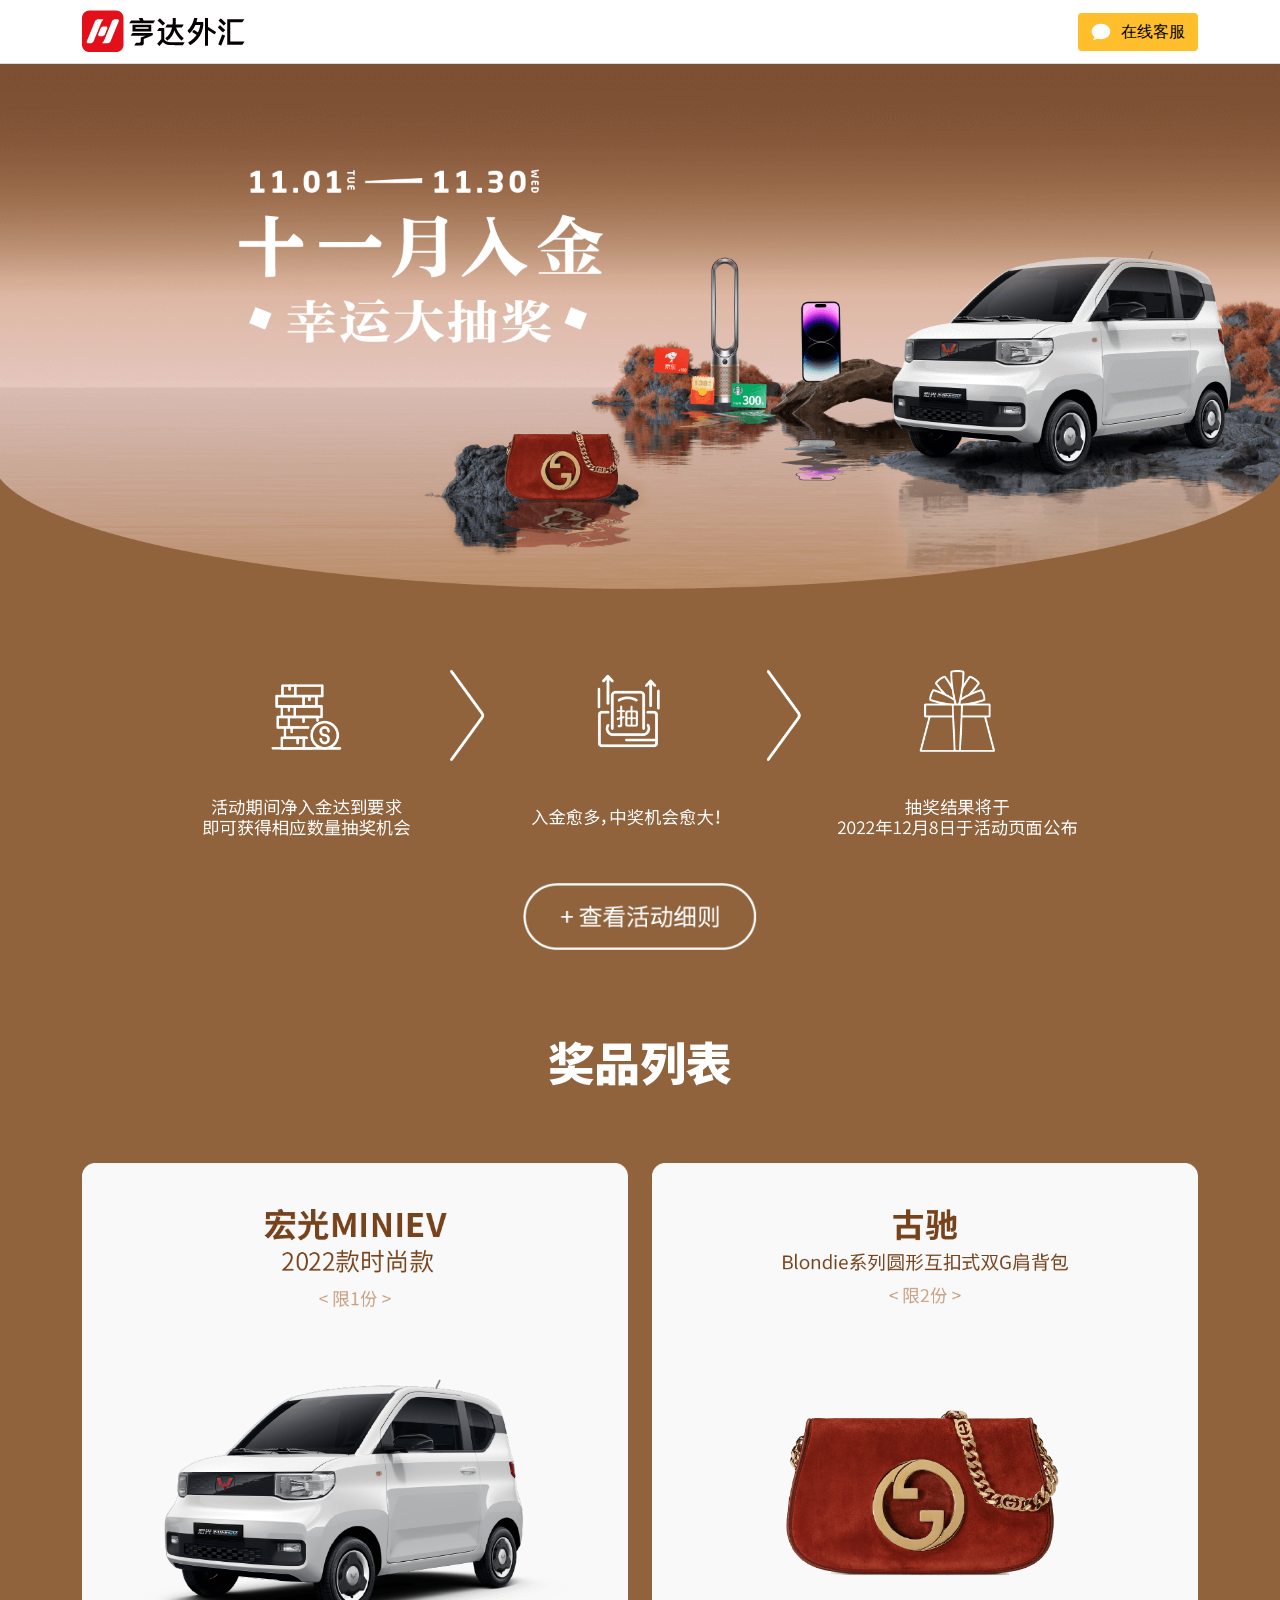
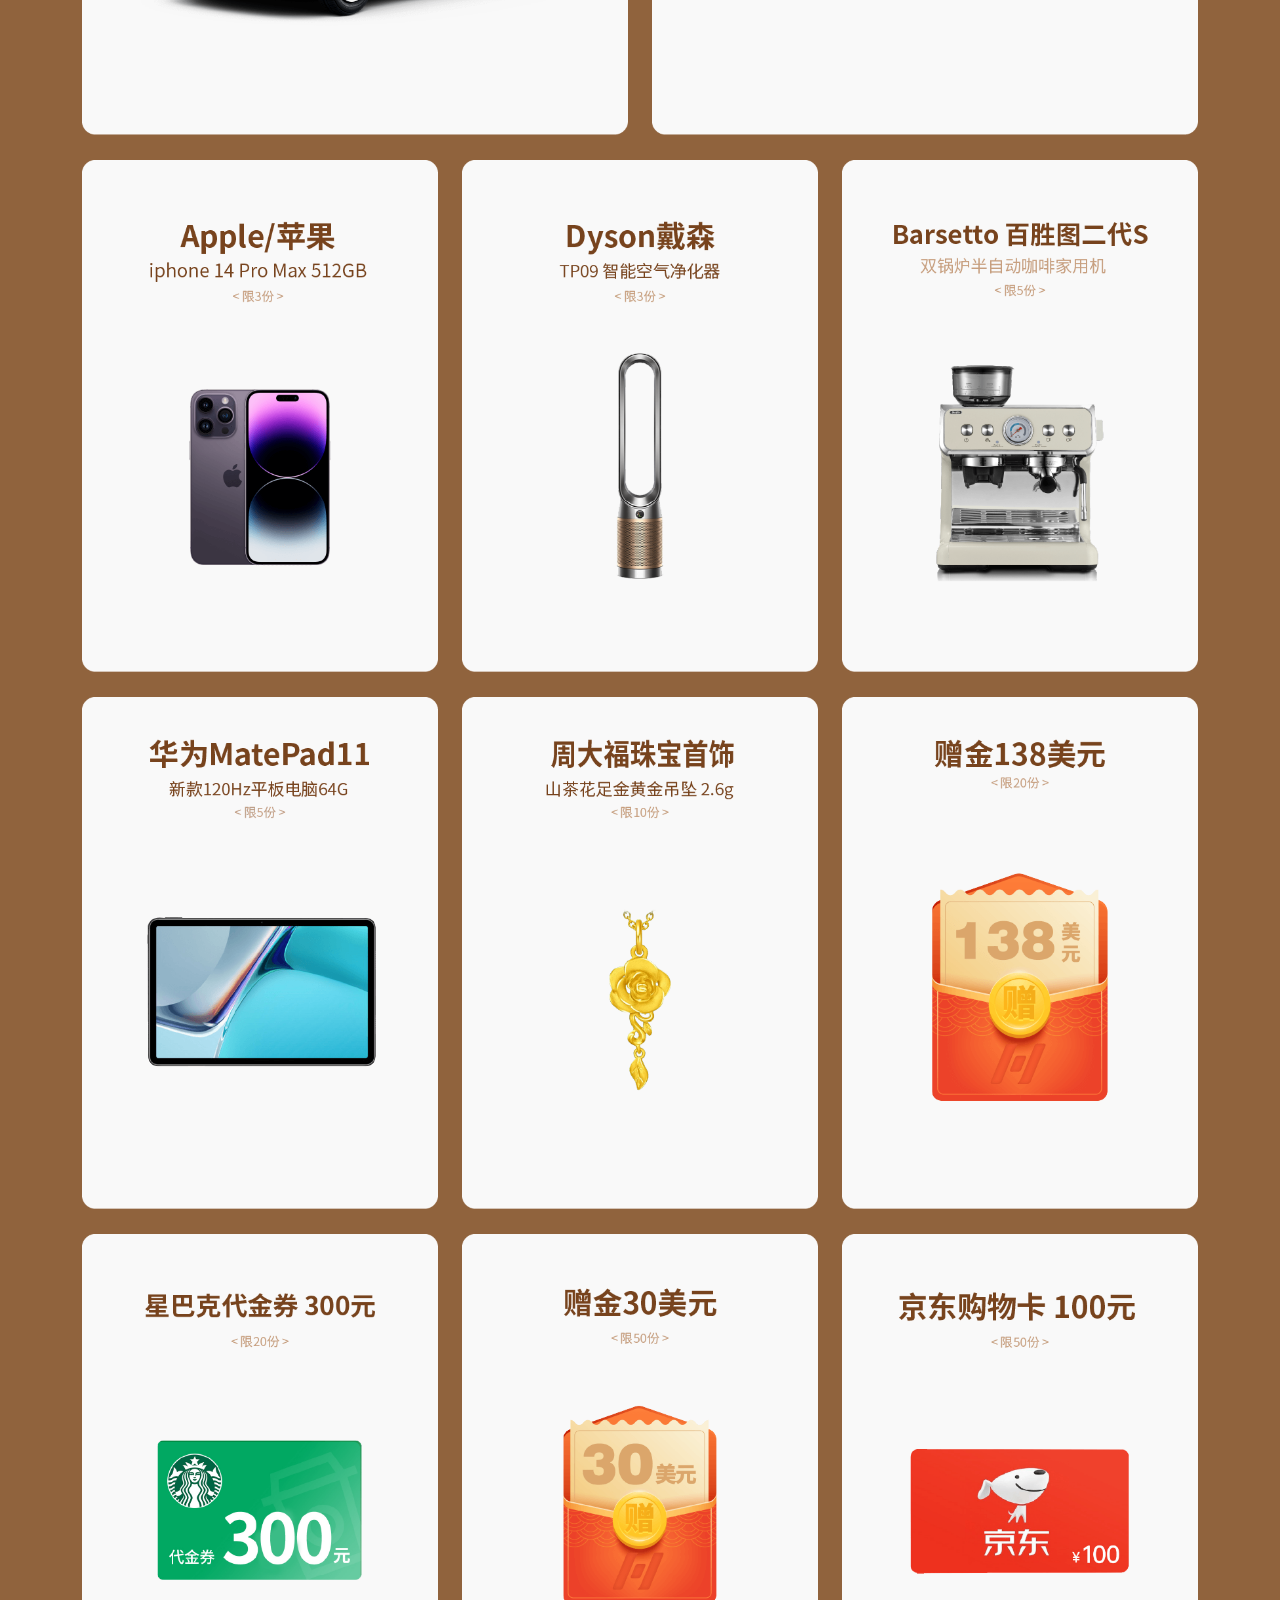
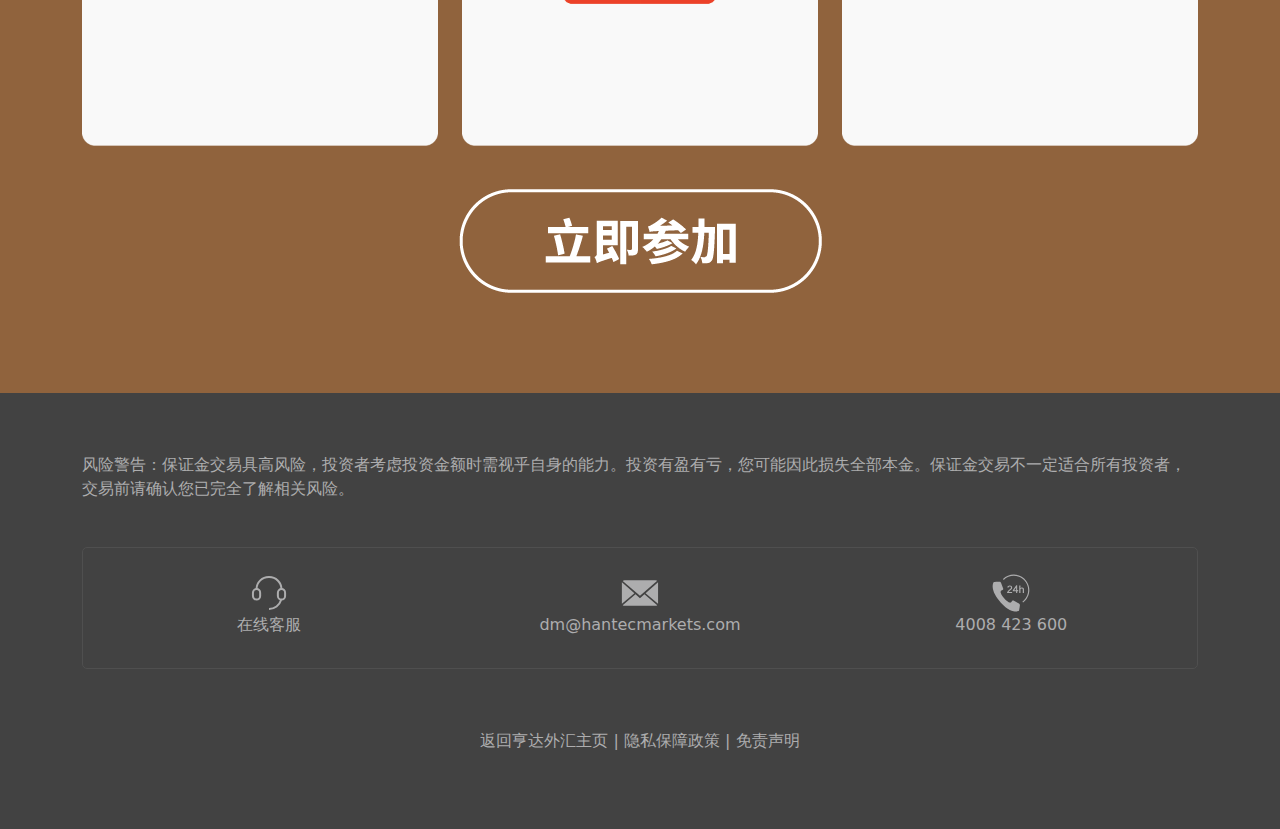
==== commit 1acd73d9: "a" ====
--- a/index.html
+++ b/index.html
@@ -1,211 +1,188 @@
 <!DOCTYPE html>
 <html lang="sc">
-    <head>
-        <meta charset="utf-8" />
-        <meta name="viewport" content="width=device-width, initial-scale=1, shrink-to-fit=no" />
-        <link rel="stylesheet" href="assets/css/bootstrap.min.css" />
-        <link rel="stylesheet" href="assets/css/main.css" />
-        <script src="assets/js/bootstrap.min.js"></script>
-        <title>亨达外汇 - 春季入金抽奖活动</title>
-    </head>
 
-    <body>
-        <!--header-->
-        <div class="header sticky-md-top">
-            <div class="container">
-                <div class="row d-flex align-items-center">
-                    <div class="col-6">
-                        <a class="logo" target="_blank" href="https://www.hantec-wt.com"
-                            ><img class="img-fluid" src="assets/images/logo.png" alt="logo"
-                        /></a>
-                    </div>
-                    <div class="col-6 d-flex justify-content-end">
-                        <a
-                            class="btn header-btn"
-                            href="javascript:void(window.open('https://livechat.hantecgroup.com/chat/chatClient/chatbox.jsp?companyID=8972&configID=19&skillId=3&enterurl=https%3A%2F%2Flivechat.hantec.com%2Fchat%2Fpreview.jsp%3Fid%3D8972&k=1','','width=760,height=500,left=0,top=0,resizable=yes,menubar=no,location=no,status=yes,scrollbars=yes'))"
-                            ><img src="assets/images/contact-icon-01f.svg" /> &nbsp;在线客服</a
-                        >
-                    </div>
+<head>
+    <meta charset="utf-8" />
+    <meta name="viewport" content="width=device-width, initial-scale=1, shrink-to-fit=no" />
+    <link rel="stylesheet" href="assets/css/bootstrap.min.css" />
+    <link rel="stylesheet" href="assets/css/main.css" />
+    <script src="assets/js/bootstrap.min.js"></script>
+    <title>亨达外汇 - 十一月入金抽奖活动</title>
+</head>
+
+<body>
+    <!--header-->
+    <div class="header sticky-md-top">
+        <div class="container">
+            <div class="row d-flex align-items-center">
+                <div class="col-6">
+                    <a class="logo" target="_blank" href="https://www.hantec-au123.com"><img class="img-fluid" src="assets/images/logo.png" alt="logo" /></a>
+                </div>
+                <div class="col-6 d-flex justify-content-end">
+                    <a class="btn header-btn" href="javascript:void(window.open('https://livechat.hantecgroup.com/chat/chatClient/chatbox.jsp?companyID=8972&configID=19&skillId=3&enterurl=https%3A%2F%2Flivechat.hantec.com%2Fchat%2Fpreview.jsp%3Fid%3D8972&k=1','','width=760,height=500,left=0,top=0,resizable=yes,menubar=no,location=no,status=yes,scrollbars=yes'))"><img src="assets/images/contact-icon-01f.svg" /> &nbsp;在线客服</a>
                 </div>
             </div>
         </div>
+    </div>
 
-        <!--banner-->
-        <div class="banner">
-            <div class='container-fluid'>
-                <div class='row'>
-                    <div class='c'>
-                        <img src="assets/images/banner-bg.png" class='img-fluid banner-bg'>
-                        <img src="assets/images/banner-bg-m.png" class='img-fluid banner-bg-m'>
-                    </div>
+    <!--banner-->
+    <div class="banner">
+        <div class='container-fluid'>
+            <div class='row'>
+                <div class='c'>
+                    <img src="assets/images/banner-bg.png" class='img-fluid banner-bg'>
+                    <img src="assets/images/banner-bg-m.jpg" class='img-fluid banner-bg-m'>
                 </div>
             </div>
         </div>
+    </div>
 
-        <!--step-->
-        <div class="step">
-            <div class="container">
-                <div class="row text-center">
-                    <div class="col-12 text-center">
-                        <div class="cardf">
-                            <img class="step-pc" src="assets/images/step.png" />
-                            <img class="step-m" src="assets/images/step-m.png" />
-                            <div class="abb">
-                                <img
-                                    class="btn-rules"
-                                    data-bs-toggle="modal"
-                                    data-bs-target="#rules"
-                                    src="assets/images/btn-rules.png"
-                                />
-                            </div>
+    <!--step-->
+    <div class="step">
+        <div class="container">
+            <div class="row text-center">
+                <div class="col-12 text-center">
+                    <div class="cardf">
+                        <img class="step-pc" src="assets/images/step.png" />
+                        <img class="step-m" src="assets/images/step-m.png" />
+                        <div class="abb">
+                            <img class="btn-rules" data-bs-toggle="modal" data-bs-target="#rules" src="assets/images/btn-rules.png" />
                         </div>
                     </div>
                 </div>
             </div>
         </div>
+    </div>
 
-        <!-- Modal -->
-        <div class="modal fade" id="rules" tabindex="-1" aria-labelledby="exampleModalLabel" aria-hidden="true">
-            <div class="modal-dialog modal-xl">
-                <div class="modal-content">
-                    <div class="modal-header">
-                        <h4 class="modal-title" id="exampleModalLabel"><span>活动细则</span></h4>
-                        <button type="button" class="btn-close" data-bs-dismiss="modal" aria-label="Close"></button>
-                    </div>
-                    <div class="modal-body">
-                        <ol class="inner-txt">
-                            <li>活动时间：2022年4月1日至4月29日。</li>
-                            <li>活动对象：所有亨达外汇客户。</li>
-                            <li>
-                                活动内容：活动期间内，客户净入金达到活动要求，即可获得相应数量抽奖机会，入金愈多，中奖机会愈大！
-                            </li>
-                            <li>
-                                获得抽奖卷计算方式： 净入金达3000USD，可获 1次抽奖机会；净入金达6000USD，可获 2次抽奖机会；净入金达9000USD，可获 4次抽奖机会；净入金达15000USD，可获 7次抽奖机会；净入金达20000USD，可获 10次抽奖机会；净入金达30000USD，可获 15次抽奖机会；净入金达40000USD，可获 20次抽奖机会。 
-                            </li>
-                            <li>
-                                客户需在活动页面内点击”立即参加”按钮，并向客服登记后方可获得参加此次活动资格。活动期间内任何时间均可登记参加此活动，活动期间内的所有入金均会被计算。
-                            </li>
-                            <li>幸运抽奖将在2022年5月6日进行，我们将从所有参与抽奖活动的客户当中，随机抽出奖品得奖者，随后将会联系中奖客户。同时，中奖名单将在官网公布。</li>
-                            <li>奖品将于活动结束后30个工作天内统一寄送。</li>
-                            <li>如因奖品缺货，亨达外汇将会安排同类型及同等价值的产品作为补偿，有关货品差价并不会退还。</li>
-                            <li>
-                                亨达外汇并不提供礼品的选色服务，如有特别要求，亨达外汇只会尽量满足，并不保证能提供指定颜色的礼品。
-                            </li>
-                            <li>亨达外汇并非奖品的供货商，对奖品质量问题及运输过程中的损毁问题恕不承担任何责任。</li>
-                            <li>
-                                为保障公平性，我们将严格监测作弊行为，一经发现，亨达外汇有权取消其获取奖赏资格及奖品。
-                            </li>
-                            <li>
-                                亨达外汇保留随时修改本条款及细则之权利及取消或终止是次活动，而毋须事先通知。如有任何争议，一切以亨达外汇之决定为最终裁决。如有其他疑问或投诉，请联系客户热线：4008
-                                423 600 / 4001 200 603。
-                            </li>
-                        </ol>
-                    </div>
-                    <div class="modal-footer">
-                        <button type="button" class="btn btn-secondary" data-bs-dismiss="modal">关闭</button>
-                    </div>
+    <!-- Modal -->
+    <div class="modal fade" id="rules" tabindex="-1" aria-labelledby="exampleModalLabel" aria-hidden="true">
+        <div class="modal-dialog modal-xl">
+            <div class="modal-content">
+                <div class="modal-header">
+                    <h4 class="modal-title" id="exampleModalLabel"><span>活动细则</span></h4>
+                    <button type="button" class="btn-close" data-bs-dismiss="modal" aria-label="Close"></button>
+                </div>
+                <div class="modal-body">
+                    <ol class="inner-txt">
+                        <li>活动时间：2022年11月1日至11月30日。</li>
+                        <li>活动对象：所有亨达外汇客户。</li>
+                        <li>
+                            活动内容：活动期间内，客户净入金达到活动要求，即可获得相应数量抽奖机会，入金愈多，中奖机会愈大！
+                        </li>
+                        <li>
+                            获得抽奖卷计算方式： 净入金达3000USD，可获 1次抽奖机会；净入金达6000USD，可获 2次抽奖机会；净入金达9000USD，可获 4次抽奖机会；净入金达15000USD，可获 7次抽奖机会；净入金达20000USD，可获 10次抽奖机会；净入金达30000USD，可获 15次抽奖机会；净入金达40000USD，可获 20次抽奖机会。
+                        </li>
+                        <li>
+                            客户需在活动页面内点击”立即参加”按钮，并向客服登记后方可获得参加此次活动资格。活动期间内任何时间均可登记参加此活动，活动期间内的所有入金均会被计算。
+                        </li>
+                        <li>幸运抽奖将在2022年12月8日进行，我们将从所有参与抽奖活动的客户当中，随机抽出奖品得奖者，随后将会联系中奖客户。同时，中奖名单将在官网公布。</li>
+                        <li>奖品将于活动结束后30个工作天内统一寄送。</li>
+                        <li>如因奖品缺货，亨达外汇将会安排同类型及同等价值的产品作为补偿，有关货品差价并不会退还。</li>
+                        <li>
+                            亨达外汇并不提供礼品的选色服务，如有特别要求，亨达外汇只会尽量满足，并不保证能提供指定颜色的礼品。
+                        </li>
+                        <li>亨达外汇并非奖品的供货商，对奖品质量问题及运输过程中的损毁问题恕不承担任何责任。</li>
+                        <li>
+                            为保障公平性，我们将严格监测作弊行为，一经发现，亨达外汇有权取消其获取奖赏资格及奖品。
+                        </li>
+                        <li>
+                            亨达外汇保留随时修改本条款及细则之权利及取消或终止是次活动，而毋须事先通知。如有任何争议，一切以亨达外汇之决定为最终裁决。如有其他疑问或投诉，请联系客户热线：4008 423 600 / 4001 200 603。
+                        </li>
+                    </ol>
+                </div>
+                <div class="modal-footer">
+                    <button type="button" class="btn btn-secondary" data-bs-dismiss="modal">关闭</button>
                 </div>
             </div>
         </div>
+    </div>
 
-        <!-- gift -->
-        <div id="gift">
-            <div class="container">
-                <div class="row">
-                    <div class="col-12 text-center">
-                        <img class="title" src="assets/images/title3.png" />
-                    </div>
+    <!-- gift -->
+    <div id="gift">
+        <div class="container">
+            <div class="row">
+                <div class="col-12 text-center">
+                    <img class="title" src="assets/images/title3.png" />
                 </div>
-                <div class="row">
-                    <div class="col-12 col-md-6">
-                        <img class="gift-img" src="assets/images/gift/1.png" />
-                    </div>
-                    <div class="col-12 col-md-6">
-                        <img class="gift-img" src="assets/images/gift/2.png" />
-                    </div>
-                    <div class="col-6 col-md-4">
-                        <img class="gift-img" src="assets/images/gift/3.png" />
-                    </div>
-                    <div class="col-6 col-md-4">
-                        <img class="gift-img" src="assets/images/gift/4.png" />
-                    </div>
-                    <div class="col-6 col-md-4">
-                        <img class="gift-img" src="assets/images/gift/5.png" />
-                    </div>
-                    <div class="col-6 col-md-4">
-                        <img class="gift-img" src="assets/images/gift/6.png" />
-                    </div>
-                    <div class="col-6 col-md-4">
-                        <img class="gift-img" src="assets/images/gift/7.png" />
-                    </div>
-                    <div class="col-6 col-md-4">
-                        <img class="gift-img" src="assets/images/gift/8.png" />
-                    </div>
-                    <div class="col-6 col-md-4">
-                        <img class="gift-img" src="assets/images/gift/9.png" />
-                    </div>
-                    <div class="col-6 col-md-4">
-                        <img class="gift-img" src="assets/images/gift/10.png" />
-                    </div>
-                    <div class="col-6 col-md-4">
-                        <img class="gift-img" src="assets/images/gift/11.png" />
-                    </div>
+            </div>
+            <div class="row">
+                <div class="col-12 col-md-6">
+                    <img class="gift-img" src="assets/images/gift/1.png" />
                 </div>
-                <div class="row text-center">
-                    <div class="abc">
-                        <a
-                            href="javascript:void(window.open('https://livechat.hantecgroup.com/chat/chatClient/chatbox.jsp?companyID=8972&configID=19&skillId=3&enterurl=https%3A%2F%2Flivechat.hantec.com%2Fchat%2Fpreview.jsp%3Fid%3D8972&k=1','','width=760,height=500,left=0,top=0,resizable=yes,menubar=no,location=no,status=yes,scrollbars=yes'))"
-                            ><img src="assets/images/join-btn.png"
-                        /></a>
-                    </div>
+                <div class="col-12 col-md-6">
+                    <img class="gift-img" src="assets/images/gift/2.png" />
+                </div>
+                <div class="col-6 col-md-4">
+                    <img class="gift-img" src="assets/images/gift/3.png" />
+                </div>
+                <div class="col-6 col-md-4">
+                    <img class="gift-img" src="assets/images/gift/4.png" />
+                </div>
+                <div class="col-6 col-md-4">
+                    <img class="gift-img" src="assets/images/gift/5.png" />
+                </div>
+                <div class="col-6 col-md-4">
+                    <img class="gift-img" src="assets/images/gift/6.png" />
+                </div>
+                <div class="col-6 col-md-4">
+                    <img class="gift-img" src="assets/images/gift/7.png" />
+                </div>
+                <div class="col-6 col-md-4">
+                    <img class="gift-img" src="assets/images/gift/8.png" />
+                </div>
+                <div class="col-6 col-md-4">
+                    <img class="gift-img" src="assets/images/gift/9.png" />
+                </div>
+                <div class="col-6 col-md-4">
+                    <img class="gift-img" src="assets/images/gift/10.png" />
+                </div>
+                <div class="col-6 col-md-4">
+                    <img class="gift-img" src="assets/images/gift/11.png" />
+                </div>
+            </div>
+            <div class="row text-center">
+                <div class="abc">
+                    <a href="javascript:void(window.open('https://livechat.hantecgroup.com/chat/chatClient/chatbox.jsp?companyID=8972&configID=19&skillId=3&enterurl=https%3A%2F%2Flivechat.hantec.com%2Fchat%2Fpreview.jsp%3Fid%3D8972&k=1','','width=760,height=500,left=0,top=0,resizable=yes,menubar=no,location=no,status=yes,scrollbars=yes'))"><img src="assets/images/join-btn.png" /></a>
                 </div>
             </div>
         </div>
+    </div>
 
-        <!--footer-->
-        <div class="footer">
-            <div class="container">
-                <div class="row">
-                    <div class="col-12">
-                        <p>
-                            风险警告：保证金交易具高风险，投资者考虑投资金额时需视乎自身的能力。投资有盈有亏，您可能因此损失全部本金。保证金交易不一定适合所有投资者，交易前请确认您已完全了解相关风险。
-                        </p>
-                    </div>
+    <!--footer-->
+    <div class="footer">
+        <div class="container">
+            <div class="row">
+                <div class="col-12">
+                    <p>
+                        风险警告：保证金交易具高风险，投资者考虑投资金额时需视乎自身的能力。投资有盈有亏，您可能因此损失全部本金。保证金交易不一定适合所有投资者，交易前请确认您已完全了解相关风险。
+                    </p>
                 </div>
-                <div class="row text-center contact">
-                    <div class="col-3">
-                        <a
-                            href="javascript:void(window.open('https://livechat.hantecgroup.com/chat/chatClient/chatbox.jsp?companyID=8972&configID=19&skillId=3&enterurl=https%3A%2F%2Flivechat.hantec.com%2Fchat%2Fpreview.jsp%3Fid%3D8972&k=1','','width=760,height=500,left=0,top=0,resizable=yes,menubar=no,location=no,status=yes,scrollbars=yes'))"
-                            ><img src="assets/images/contact-icon-01.svg"
-                        /></a>
-                        <p>在线客服</p>
-                    </div>
-                    <div class="col-3">
-                        <a
-                            href="javascript:void(window.open('http://wpa.b.qq.com/cgi/wpa.php?ln=1&key=XzgwMDE1NzgwOF80NTU0ODZfODAwMTU3ODA4XzJf','','width=760,height=500,left=0,top=0,resizable=yes,menubar=no,location=no,status=yes,scrollbars=yes'))"
-                            ><img src="assets/images/contact-icon-03.svg"
-                        /></a>
-                        <p>QQ客服</p>
-                    </div>
-                    <div class="col-3">
-                        <img src="assets/images/contact-icon-04.svg" />
-                        <p>dm@hantecmarkets.com</p>
-                    </div>
-                    <div class="col-3">
-                        <img src="assets/images/contact-icon-02.svg" />
-                        <p>4008 423 600</p>
-                    </div>
+            </div>
+            <div class="row text-center contact">
+                <div class="col-4">
+                    <a href="javascript:void(window.open('https://livechat.hantecgroup.com/chat/chatClient/chatbox.jsp?companyID=8972&configID=19&skillId=3&enterurl=https%3A%2F%2Flivechat.hantec.com%2Fchat%2Fpreview.jsp%3Fid%3D8972&k=1','','width=760,height=500,left=0,top=0,resizable=yes,menubar=no,location=no,status=yes,scrollbars=yes'))"><img src="assets/images/contact-icon-01.svg" /></a>
+                    <p>在线客服</p>
                 </div>
-                <div class="row text-center">
-                    <div class="col-12">
-                        <p>
-                            <a target="_blank" href="https://www.hantec-wt.com/">返回亨达外汇主页</a> |
-                            <a target="_blank" href="https://www.hantec-wt.com/terms.html#04">隐私保障政策</a> |
-                            <a target="_blank" href="https://www.hantec-wt.com/terms.html#02">免责声明</a>
-                        </p>
-                    </div>
+                <div class="col-4">
+                    <img src="assets/images/contact-icon-04.svg" />
+                    <p>dm@hantecmarkets.com</p>
+                </div>
+                <div class="col-4">
+                    <img src="assets/images/contact-icon-02.svg" />
+                    <p>4008 423 600</p>
+                </div>
+            </div>
+            <div class="row text-center">
+                <div class="col-12">
+                    <p>
+                        <a target="_blank" href="https://www.hantec-au123.com/">返回亨达外汇主页</a> |
+                        <a target="_blank" href="https://www.hantec-au123.com/terms.html#04">隐私保障政策</a> |
+                        <a target="_blank" href="https://www.hantec-au123.com/terms.html#02">免责声明</a>
+                    </p>
                 </div>
             </div>
         </div>
-    </body>
-</html>
+    </div>
+</body>
+
+</html>--- a/assets/css/main.css
+++ b/assets/css/main.css
@@ -1,71 +1,92 @@
 @charset "UTF-8";
-html{
-    width:100%;
-    overflow-x:hidden;
-  }  
+html {
+    width: 100%;
+    overflow-x: hidden;
+}
+
 body {
-    background: #fff;
-}
+    background: #90633D;
+}
+
 .btn-area {
     margin: 60px 0;
 }
+
 a {
     color: #333;
     text-decoration: none;
 }
+
 a:hover {
     color: #fff;
     text-decoration: none;
 }
+
 img {
     max-width: 100%;
     height: auto;
 }
+
 ol,
 ul {
     padding: 0;
 }
+
 .container-fluid {
     padding: 0;
     margin: 0;
 }
+
 .title {
     margin: 40px 0 20px 0;
 }
+
 .btn2 {
     margin-left: 20px;
     margin-right: 20px;
 }
 
+
 /* header */
+
 .header {
     background: #fff;
     margin: 0;
     padding: 10px 0;
     border-bottom: 1px solid #ddd;
 }
+
 .header-btn img {
     width: 20px;
 }
+
 .header-btn:hover {
     color: #000;
 }
+
 .header-btn {
     background: #ffbf2c;
     color: #000;
 }
+
+
 /* banner */
+
 .banner {
     padding-top: 0px;
 }
+
 .banner-bg {
     display: block;
 }
+
 .banner-bg-m {
     display: none;
 }
 
+
 /*tree*/
+
 .tree1 {
     position: absolute;
     right: 0px;
@@ -73,12 +94,14 @@
     z-index: 1;
     display: block;
 }
+
 .tree2 {
     position: absolute;
     right: 0px;
     top: 4000px;
     display: block;
 }
+
 .tree3 {
     position: absolute;
     left: 0px;
@@ -86,61 +109,77 @@
     display: block;
 }
 
+
 /* step */
+
 .cardf {
     padding: 80px 120px 50px 120px;
 }
+
 .btn-rules {
     width: 234px;
     margin-top: 30px;
 }
+
 .btn-rules:hover {
     cursor: pointer;
 }
+
 .req-pc {
     width: 1000px;
     margin: 60px 0;
 }
+
 .step-m {
     display: none;
 }
+
 .req-m {
     display: none;
 }
 
+
 /* model */
+
 .inner-title {
     font-size: 20px;
     margin-bottom: 10px;
 }
+
 .inner-txt {
     padding: 10px 25px;
     line-height: 2;
     font-size: 15px;
 }
+
 .inner-txt td {
     line-height: 1.5;
     font-size: 16px;
 }
+
 .modal-title span {
-    color: #1BDD5C;
+    color: #FF6671;
     font-weight: 600;
     margin-left: 10px;
 }
 
+
 /* gift */
+
 #gift {
-    background: #fff;
     margin-bottom: 50px;
 }
-.gift-img{
+
+.gift-img {
     position: relative;
     margin: 12.5px 0;
     z-index: 100;
 }
+
 .abc {
     margin: 30px 0 50px 0;
 }
+
 
 /* footer */
 
@@ -150,15 +189,18 @@
     padding-bottom: 60px;
     color: #adadae;
 }
+
 .contact {
     padding: 25px 0 15px 0;
     margin: 30px 0 60px 0;
     border: 1px solid #4f4f4f;
     border-radius: 5px;
 }
+
 .contact img {
     width: 40px;
 }
+
 .footer a {
     color: #adadae;
 }
@@ -220,7 +262,6 @@
     .tree1 {
         display: none;
     }
-    
     .tree2 {
         display: none;
     }
@@ -233,10 +274,38 @@
     .title {
         padding-left: 35%;
         padding-right: 35%;
-
     }
     .abc {
         padding-left: 20%;
         padding-right: 20%;
     }
 }
+
+
+/* list*/
+
+.list-title {
+    font-size: x-large;
+    color: #fff;
+    border-radius: 10px;
+    background-color: rgb(29, 78, 111);
+    padding: 20px;
+    margin-bottom: 10px;
+}
+
+.list {
+    color: #000
+}
+
+.list h1 {
+    color: #fff;
+    font-weight: 800;
+    margin: 50px auto;
+}
+
+.bg {
+    background-color: #FFF3F8;
+    padding: 10px;
+    margin-bottom: 33px;
+    border-radius: 10px;
+}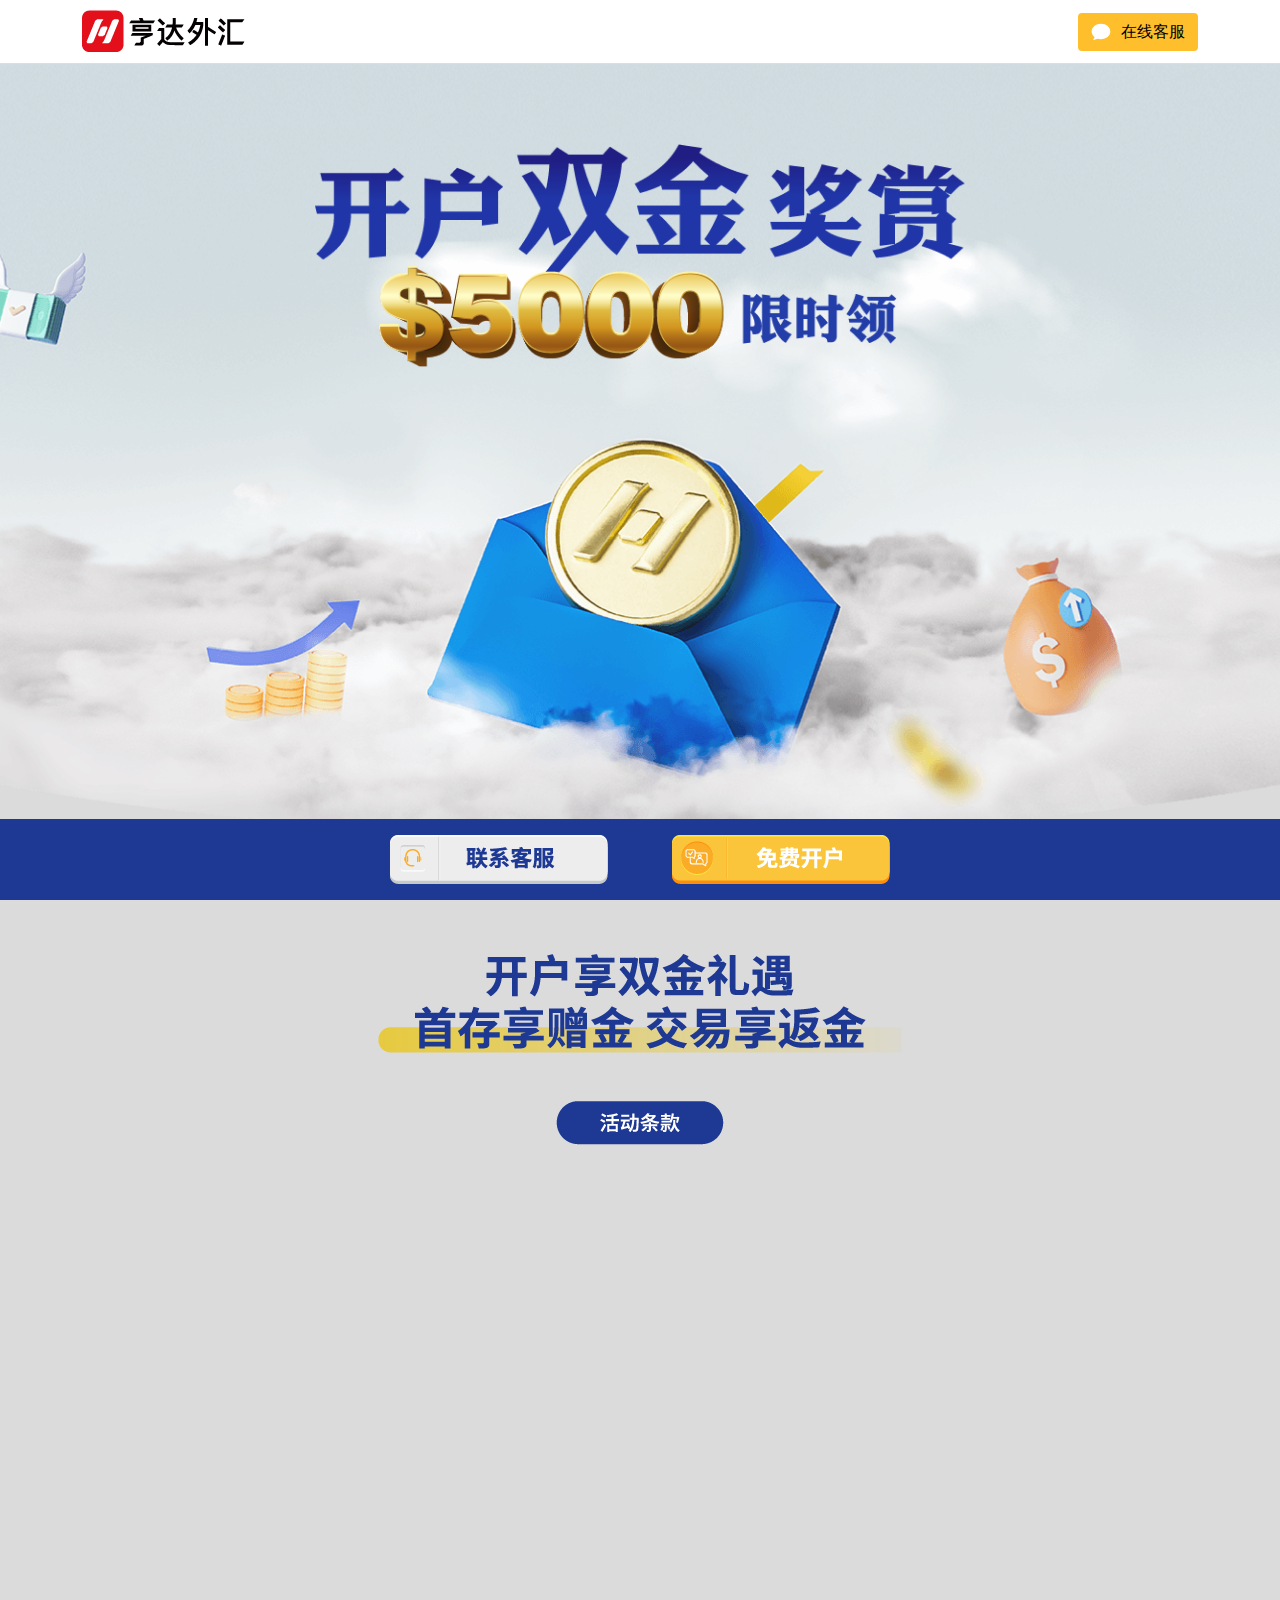
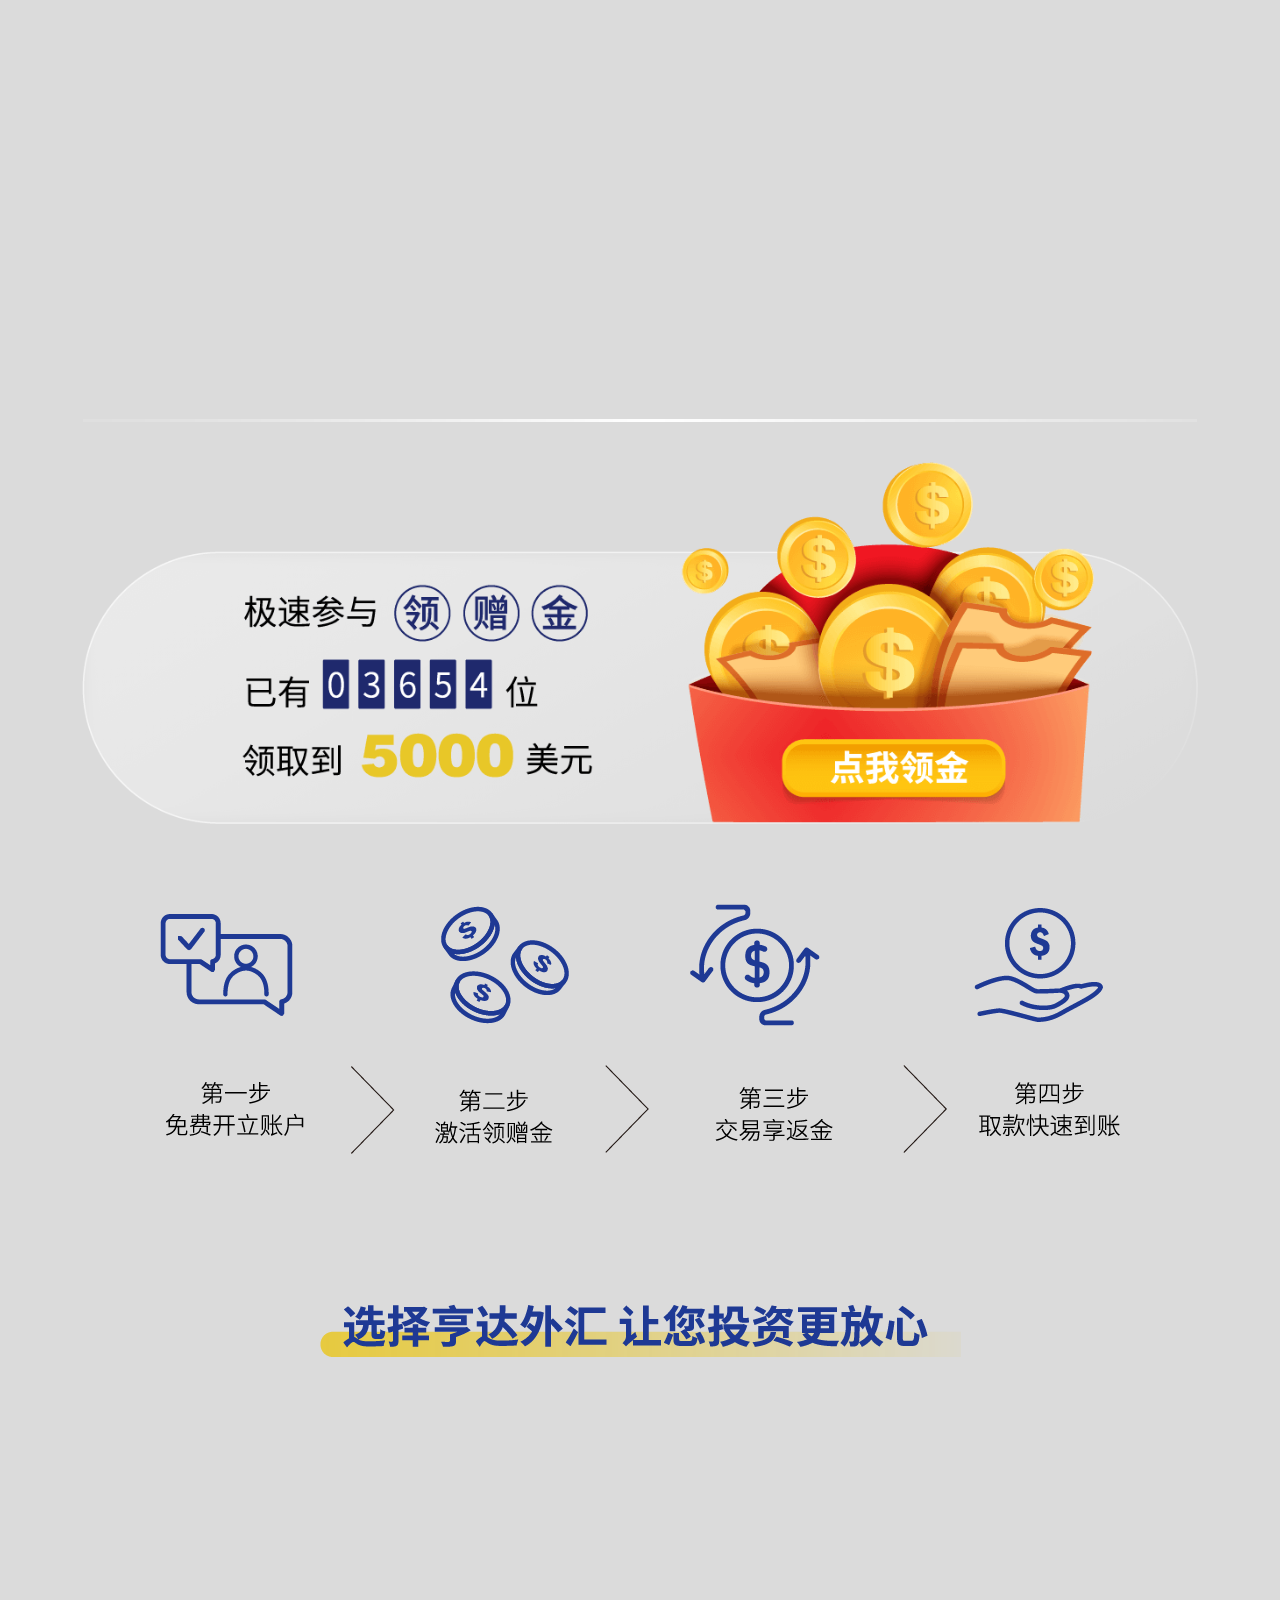
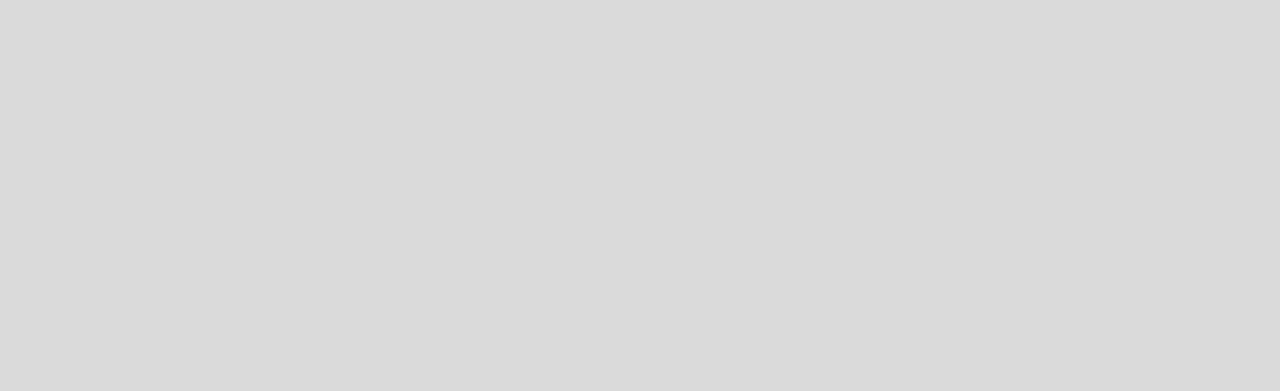
==== commit 53d869dc: "a" ====
--- a/index.html
+++ b/index.html
@@ -6,12 +6,51 @@
     <meta name="viewport" content="width=device-width, initial-scale=1, shrink-to-fit=no" />
     <link rel="stylesheet" href="assets/css/bootstrap.min.css" />
     <link rel="stylesheet" href="assets/css/main.css" />
+    <link rel="stylesheet" href="assets/css/aos.css" />
+    <script src="https://unpkg.com/aos@2.3.1/dist/aos.js"></script>
     <script src="assets/js/bootstrap.min.js"></script>
-    <title>亨达外汇 - 十一月入金抽奖活动</title>
+    <title>亨达外汇｜开户双金奖赏 $5000限时领 </title>
+
+    <script src="https://ajax.googleapis.com/ajax/libs/jquery/3.5.1/jquery.min.js"></script>
+    <script>
+        var domain = "https://enq.hantecgroup.com/mkt-lead";
+        var username = "demo001";
+        var password = "2MgonKtaMIM8I0VD";
+        var coCode = "HAU";
+        var campaignId = "HAURef2021";
+        var redirectUrl = "https://www.hantec-au123.com/campaign/welcome-bonus22d/success.html";
+    </script>
+    <script src="./mkt-lead.js"></script>
+
+    <!-- Google Tag Manager -->
+    <script>
+        (function(w, d, s, l, i) {
+            w[l] = w[l] || [];
+            w[l].push({
+                'gtm.start': new Date().getTime(),
+                event: 'gtm.js'
+            });
+            var f = d.getElementsByTagName(s)[0],
+                j = d.createElement(s),
+                dl = l != 'dataLayer' ? '&l=' + l : '';
+            j.async = true;
+            j.src =
+                'https://www.googletagmanager.com/gtm.js?id=' + i + dl;
+            f.parentNode.insertBefore(j, f);
+        })(window, document, 'script', 'dataLayer', 'GTM-T8GXGTR');
+    </script>
+    <!-- End Google Tag Manager -->
 </head>
 
 <body>
-    <!--header-->
+    <!-- Google Tag Manager (noscript) -->
+    <noscript><iframe src="https://www.googletagmanager.com/ns.html?id=GTM-T8GXGTR"
+    height="0" width="0" style="display:none;visibility:hidden"></iframe></noscript>
+    <!-- End Google Tag Manager (noscript) -->
+
+
+
+    <!---header--->
     <div class="header sticky-md-top">
         <div class="container">
             <div class="row d-flex align-items-center">
@@ -27,32 +66,133 @@
 
     <!--banner-->
     <div class="banner">
-        <div class='container-fluid'>
-            <div class='row'>
-                <div class='c'>
-                    <img src="assets/images/banner-bg.png" class='img-fluid banner-bg'>
-                    <img src="assets/images/banner-bg-m.jpg" class='img-fluid banner-bg-m'>
-                </div>
-            </div>
-        </div>
-    </div>
-
-    <!--step-->
-    <div class="step">
+        <div class="index_banner d-flex justify-content-center">
+            <div class="banner_content">
+                <div class="banner_title">
+                    <img src="assets/images/banner-title.png" class="s_title" data-aos="zoom-in-up" data-aos-duration="600" />
+                </div>
+            </div>
+        </div>
+    </div>
+
+
+    <!-- Modal -->
+    <div class="modal fade register" id="register" tabindex="-1" aria-labelledby="exampleModalLabel" aria-hidden="true">
+        <div class="modal-dialog modal-dialog-centered">
+            <div class="modal-content">
+                <div class="modal-header">
+                    <button type="button" class="btn-close" data-bs-dismiss="modal" aria-label="Close"></button>
+                </div>
+                <div class="modal-body">
+                    <form id="mktLeadInsertionForm">
+                        <div class="popup_inside">
+                            <div class="popup_inside_over">
+                                <div class="login_form">
+                                    <input type='text' id='name' name='name' placeholder='姓名*' class='id_input'>
+                                    <input type='text' id='tel' name='tel' placeholder='手机号码*' class='mobile_input'>
+                                    <input type='text' id='email' name='email' placeholder='电子邮箱*' class='email_input'>
+
+                                    <div id="mktLeadInsertionErrDiv">
+                                        <p id="error" style="color:red;"></p>
+                                    </div>
+                                    <button type='submit' class='form-btn'>一键登记</button>
+                                    <span class="pc-rules-btn" data-bs-toggle="modal" data-bs-target="#rules">查看活动细则</span>
+                                </div>
+                            </div>
+                        </div>
+                    </form>
+                </div>
+            </div>
+        </div>
+    </div>
+    </div>
+
+    <!--campaign2-->
+    <div class="campaign-a">
         <div class="container">
+            <!--1-->
+            <div class="gift-title2">
+                <div class="row">
+                    <div class="col-12 text-center">
+                        <img src='assets/images/title1.png'>
+                    </div>
+                    <div class="col-12 text-center mt-5">
+                        <span class="pc-rules-btn" data-bs-toggle="modal" data-bs-target="#rules">
+                            <img src="assets/images/rules.png">
+                        </span>
+                    </div>
+                </div>
+            </div>
             <div class="row text-center">
+                <div class="col-6 col-md-6 col-12">
+                    <div class='picc' data-aos="fade-right" data-aos-delay="100">
+                        <img src="assets/images/m1.png" class="gift" data-bs-toggle="modal" data-bs-target="#register" />
+                    </div>
+                </div>
+                <div class="col-6 col-md-6">
+                    <div class='picc' data-aos="fade-left" data-aos-delay="200">
+                        <img src="assets/images/m2.png" class="gift" data-bs-toggle="modal" data-bs-target="#register" />
+                    </div>
+                </div>
+                <div class="col-6 col-md-4">
+                    <div class='picc' data-aos="fade-right" data-aos-delay="100">
+                        <img src="assets/images/m3.png" class="gift" data-bs-toggle="modal" data-bs-target="#register" />
+                    </div>
+                </div>
+                <div class="col-6 col-md-4">
+                    <div class='picc' data-aos="fade-right" data-aos-delay="200">
+                        <img src="assets/images/m4.png" class="gift" data-bs-toggle="modal" data-bs-target="#register" />
+                    </div>
+                </div>
+                <div class="col-6 col-md-4">
+                    <div class='picc' data-aos="fade-left" data-aos-delay="300">
+                        <img src="assets/images/m5.png" class="gift" data-bs-toggle="modal" data-bs-target="#register" />
+                    </div>
+                </div>
+            </div>
+
+            <div class="row">
+                <div class="col-12 text-center mt-5">
+                    <img src="assets/images/line.png" />
+                </div>
+            </div>
+
+            <div class="row">
                 <div class="col-12 text-center">
-                    <div class="cardf">
-                        <img class="step-pc" src="assets/images/step.png" />
-                        <img class="step-m" src="assets/images/step-m.png" />
-                        <div class="abb">
-                            <img class="btn-rules" data-bs-toggle="modal" data-bs-target="#rules" src="assets/images/btn-rules.png" />
-                        </div>
-                    </div>
-                </div>
-            </div>
-        </div>
-    </div>
+
+                    <img class="imgbtn myMOUSE" src="assets/images/button.png" data-bs-toggle="modal" data-bs-target="#register" />
+                    <img class='pc' src="assets/images/step.png">
+                    <img class='mob' src="assets/images/step-m.png">
+                </div>
+            </div>
+
+            <!--2-->
+            <div class="gift-title">
+                <div class="row">
+                    <div class="col-12 text-center">
+                        <img src='assets/images/title2.png'>
+                    </div>
+                </div>
+                <div class="row text-center mt-5 mb-5">
+                    <div class="col-md-3 col-6">
+                        <img src="assets/images/r1.png" class="gift" data-aos="flip-down" data-aos-delay="100" />
+                    </div>
+                    <div class="col-md-3 col-6">
+                        <img src="assets/images/r2.png" class="gift" data-aos="flip-down" data-aos-delay="200" />
+                    </div>
+                    <div class="col-md-3 col-6">
+                        <img src="assets/images/r3.png" class="gift" data-aos="flip-down" data-aos-delay="300" />
+                    </div>
+                    <div class="col-md-3 col-6">
+                        <img src="assets/images/r4.png" class="gift" data-aos="flip-down" data-aos-delay="300" />
+                    </div>
+                </div>
+            </div>
+
+        </div>
+    </div>
+
+
 
     <!-- Modal -->
     <div class="modal fade" id="rules" tabindex="-1" aria-labelledby="exampleModalLabel" aria-hidden="true">
@@ -60,34 +200,84 @@
             <div class="modal-content">
                 <div class="modal-header">
                     <h4 class="modal-title" id="exampleModalLabel"><span>活动细则</span></h4>
-                    <button type="button" class="btn-close" data-bs-dismiss="modal" aria-label="Close"></button>
                 </div>
                 <div class="modal-body">
-                    <ol class="inner-txt">
-                        <li>活动时间：2022年11月1日至11月30日。</li>
-                        <li>活动对象：所有亨达外汇客户。</li>
+                    <p>活动时间: 由即日起至2022年12月31日。<br />活动对象: 活动期间联系在线客服完成活动层级登记之新激活客户</p>
+                    <h5><span>优惠内容及发放方式 :</span></h5>
+                    <div class="table-responsive" style="text-align: center">
+                        <table class="table table-bordered">
+                            <thead>
+                                <tr class="table-title">
+                                    <th>首笔入金</th>
+                                    <th>赠金</th>
+                                    <th>兑现所需手数</th>
+                                    <th>交易返现*</th>
+                                </tr>
+                            </thead>
+                            <tbody>
+                                <tr>
+                                    <td>200-499</td>
+                                    <td>100</td>
+                                    <td>15</td>
+                                    <td>无</td>
+                                </tr>
+                                <tr>
+                                    <td>500-999</td>
+                                    <td>200</td>
+                                    <td>30</td>
+                                    <td rowspan="3">1500</td>
+                                </tr>
+                                <tr>
+                                    <td>1000-2999</td>
+                                    <td>300</td>
+                                    <td>60</td>
+                                </tr>
+                                <tr>
+                                    <td>3000-4999</td>
+                                    <td>500</td>
+                                    <td>95</td>
+                                </tr>
+                                <tr>
+                                    <td>&gt;=5000</td>
+                                    <td>1000</td>
+                                    <td>170</td>
+                                    <td>4000</td>
+                                </tr>
+                            </tbody>
+                        </table>
+                    </div>
+                    <p>*黄金、外汇返现5美元/每手(平仓计) ；原油返现10美元/每手(平仓计)</p>
+
+                    <h5><span>首存赠金详情 :</span></h5>
+                    <ol>
                         <li>
-                            活动内容：活动期间内，客户净入金达到活动要求，即可获得相应数量抽奖机会，入金愈多，中奖机会愈大！
-                        </li>
+                            客户须联系在线客服，完成活动层级登记。客户于登记后激活入金，首存赠金将发放至客户交易账户。赠金到账后客户可用于交易，于30天有效期内完成所需手数，赠金可在有效期结束后进行提取。
+                        </li>
+                        <li>首笔存款200美元赠100美元； 首笔存款500美元赠200美元；首笔存款1000美元赠300美元； 首笔存款3000美元赠500美元；首笔存款5000美元赠1000美元；赠金到账后无法再修改参与层级。
+                        </li>
+                    </ol>
+                    <h5><span>交易奖励详情 :</span></h5>
+                    <ol>
                         <li>
-                            获得抽奖卷计算方式： 净入金达3000USD，可获 1次抽奖机会；净入金达6000USD，可获 2次抽奖机会；净入金达9000USD，可获 4次抽奖机会；净入金达15000USD，可获 7次抽奖机会；净入金达20000USD，可获 10次抽奖机会；净入金达30000USD，可获 15次抽奖机会；净入金达40000USD，可获 20次抽奖机会。
-                        </li>
+                            活动期间，客户登记首存500美元以上活动，交易奖励上限为1500美元。登记首存5000美元以上活动，交易奖励上限为4000美元。黄金、外汇返现5美元/每手(平仓计) ；原油返现10美元/每手(平仓计)。交易赠金可与首存赠金重叠领取！
+                        </li>
+                        <li>奖励实例：张先生在活动期间内联系客服登记存款3000美元层级活动，首笔存款3000美元，将发放500美元赠金，张先生在赠金到账后黄金交易（平仓）共128手、原油交易（平仓）共86手，根据完成手数，张先生将再获得1500美元交易赠金：128手x5美元+86手x10美元=1500美元赠金。
+
+                        </li>
+                        <p style="color: #C31820;">注:美股及差价合约（除原油）产品不适用于此活动。</p>
+                    </ol>
+                    <h5><span>优惠条件及限制：</span></h5>
+                    <ol>
                         <li>
-                            客户需在活动页面内点击”立即参加”按钮，并向客服登记后方可获得参加此次活动资格。活动期间内任何时间均可登记参加此活动，活动期间内的所有入金均会被计算。
-                        </li>
-                        <li>幸运抽奖将在2022年12月8日进行，我们将从所有参与抽奖活动的客户当中，随机抽出奖品得奖者，随后将会联系中奖客户。同时，中奖名单将在官网公布。</li>
-                        <li>奖品将于活动结束后30个工作天内统一寄送。</li>
-                        <li>如因奖品缺货，亨达外汇将会安排同类型及同等价值的产品作为补偿，有关货品差价并不会退还。</li>
-                        <li>
-                            亨达外汇并不提供礼品的选色服务，如有特别要求，亨达外汇只会尽量满足，并不保证能提供指定颜色的礼品。
-                        </li>
-                        <li>亨达外汇并非奖品的供货商，对奖品质量问题及运输过程中的损毁问题恕不承担任何责任。</li>
-                        <li>
-                            为保障公平性，我们将严格监测作弊行为，一经发现，亨达外汇有权取消其获取奖赏资格及奖品。
-                        </li>
-                        <li>
-                            亨达外汇保留随时修改本条款及细则之权利及取消或终止是次活动，而毋须事先通知。如有任何争议，一切以亨达外汇之决定为最终裁决。如有其他疑问或投诉，请联系客户热线：4008 423 600 / 4001 200 603。
-                        </li>
+                            本次活动赠金的交易手数统计时间，即赠金到账起30天内有效。首存赠金及交易返现赠金将于30天有效期后结算，并于结算后的7个工作天内存入账户。
+                        </li>
+                        <li>本次活动需于激活前主动联系在线客服登记活动，未联系客服登记活动，将不符合活动赠金发放资格。
+                        </li>
+                        <li>本次活动于赠金到账后无法再修改参与层级。</li>
+                        <li>在交易有效期结束后，如客户完成指定交易手数，即可提取赠金。如在交易有效期结束前进行取款，将视为自动放弃赠金，系统将于客户取款前先从账户余额中扣除赠金不作另行通知，且活动期间不可再重新参与此活动。</li>
+                        <li>在交易有效期结束后，如客户仍未能完成规定的交易手数，与赠金等值的金额将从余额中扣除。客户应确保在没有赠金的情况下，账户中的可用保证金仍然充足。</li>
+                        <li>严禁使用赠金进行对冲交易，我们将严格监测作弊行为，一经发现，将立即取消赠金及参与活动之资格，而不做另行通知。</li>
+                        <li>如有任何争议，亨达外汇保留随时修订、暂停、终止本次活动之权利以及任何相关规则条款的最终解释权。如有其他疑问或投诉，请联系客户热线: 4008 423 600 / 4001 200 603。</li>
                     </ol>
                 </div>
                 <div class="modal-footer">
@@ -97,92 +287,35 @@
         </div>
     </div>
 
-    <!-- gift -->
-    <div id="gift">
-        <div class="container">
-            <div class="row">
-                <div class="col-12 text-center">
-                    <img class="title" src="assets/images/title3.png" />
-                </div>
-            </div>
-            <div class="row">
-                <div class="col-12 col-md-6">
-                    <img class="gift-img" src="assets/images/gift/1.png" />
-                </div>
-                <div class="col-12 col-md-6">
-                    <img class="gift-img" src="assets/images/gift/2.png" />
-                </div>
-                <div class="col-6 col-md-4">
-                    <img class="gift-img" src="assets/images/gift/3.png" />
-                </div>
-                <div class="col-6 col-md-4">
-                    <img class="gift-img" src="assets/images/gift/4.png" />
-                </div>
-                <div class="col-6 col-md-4">
-                    <img class="gift-img" src="assets/images/gift/5.png" />
-                </div>
-                <div class="col-6 col-md-4">
-                    <img class="gift-img" src="assets/images/gift/6.png" />
-                </div>
-                <div class="col-6 col-md-4">
-                    <img class="gift-img" src="assets/images/gift/7.png" />
-                </div>
-                <div class="col-6 col-md-4">
-                    <img class="gift-img" src="assets/images/gift/8.png" />
-                </div>
-                <div class="col-6 col-md-4">
-                    <img class="gift-img" src="assets/images/gift/9.png" />
-                </div>
-                <div class="col-6 col-md-4">
-                    <img class="gift-img" src="assets/images/gift/10.png" />
-                </div>
-                <div class="col-6 col-md-4">
-                    <img class="gift-img" src="assets/images/gift/11.png" />
-                </div>
-            </div>
-            <div class="row text-center">
-                <div class="abc">
-                    <a href="javascript:void(window.open('https://livechat.hantecgroup.com/chat/chatClient/chatbox.jsp?companyID=8972&configID=19&skillId=3&enterurl=https%3A%2F%2Flivechat.hantec.com%2Fchat%2Fpreview.jsp%3Fid%3D8972&k=1','','width=760,height=500,left=0,top=0,resizable=yes,menubar=no,location=no,status=yes,scrollbars=yes'))"><img src="assets/images/join-btn.png" /></a>
-                </div>
-            </div>
-        </div>
-    </div>
-
-    <!--footer-->
-    <div class="footer">
-        <div class="container">
-            <div class="row">
-                <div class="col-12">
-                    <p>
-                        风险警告：保证金交易具高风险，投资者考虑投资金额时需视乎自身的能力。投资有盈有亏，您可能因此损失全部本金。保证金交易不一定适合所有投资者，交易前请确认您已完全了解相关风险。
-                    </p>
-                </div>
-            </div>
-            <div class="row text-center contact">
-                <div class="col-4">
-                    <a href="javascript:void(window.open('https://livechat.hantecgroup.com/chat/chatClient/chatbox.jsp?companyID=8972&configID=19&skillId=3&enterurl=https%3A%2F%2Flivechat.hantec.com%2Fchat%2Fpreview.jsp%3Fid%3D8972&k=1','','width=760,height=500,left=0,top=0,resizable=yes,menubar=no,location=no,status=yes,scrollbars=yes'))"><img src="assets/images/contact-icon-01.svg" /></a>
-                    <p>在线客服</p>
-                </div>
-                <div class="col-4">
-                    <img src="assets/images/contact-icon-04.svg" />
-                    <p>dm@hantecmarkets.com</p>
-                </div>
-                <div class="col-4">
-                    <img src="assets/images/contact-icon-02.svg" />
-                    <p>4008 423 600</p>
-                </div>
-            </div>
-            <div class="row text-center">
-                <div class="col-12">
-                    <p>
-                        <a target="_blank" href="https://www.hantec-au123.com/">返回亨达外汇主页</a> |
-                        <a target="_blank" href="https://www.hantec-au123.com/terms.html#04">隐私保障政策</a> |
-                        <a target="_blank" href="https://www.hantec-au123.com/terms.html#02">免责声明</a>
-                    </p>
-                </div>
-            </div>
-        </div>
-    </div>
+    <nav class="navbar fixed-bottom bg-blue">
+
+
+        <div class="container px-4 text-center d-flex justify-content-center">
+            <div class="row gx-5">
+                <div class="col">
+                    <div class="p-2">
+                        <a href="javascript:void(window.open('https://livechat.hantecgroup.com/chat/chatClient/chatbox.jsp?companyID=8972&configID=19&skillId=3&enterurl=https%3A%2F%2Flivechat.hantec.com%2Fchat%2Fpreview.jsp%3Fid%3D8972&k=1','','width=760,height=500,left=0,top=0,resizable=yes,menubar=no,location=no,status=yes,scrollbars=yes'))">
+                            <img src="assets/images/down-btn1.png ">
+                        </a>
+                    </div>
+                </div>
+                <div class="col ">
+                    <div class="p-2 ">
+                        <a target="_blank" href="https://www.hantec-au123.com/account_real.html ">
+                            <img src="assets/images/down-btn2.png ">
+                        </a>
+                    </div>
+                </div>
+            </div>
+        </div>
+
+
+    </nav>
+
+
+    <script>
+        AOS.init();
+    </script>
 </body>
 
 </html>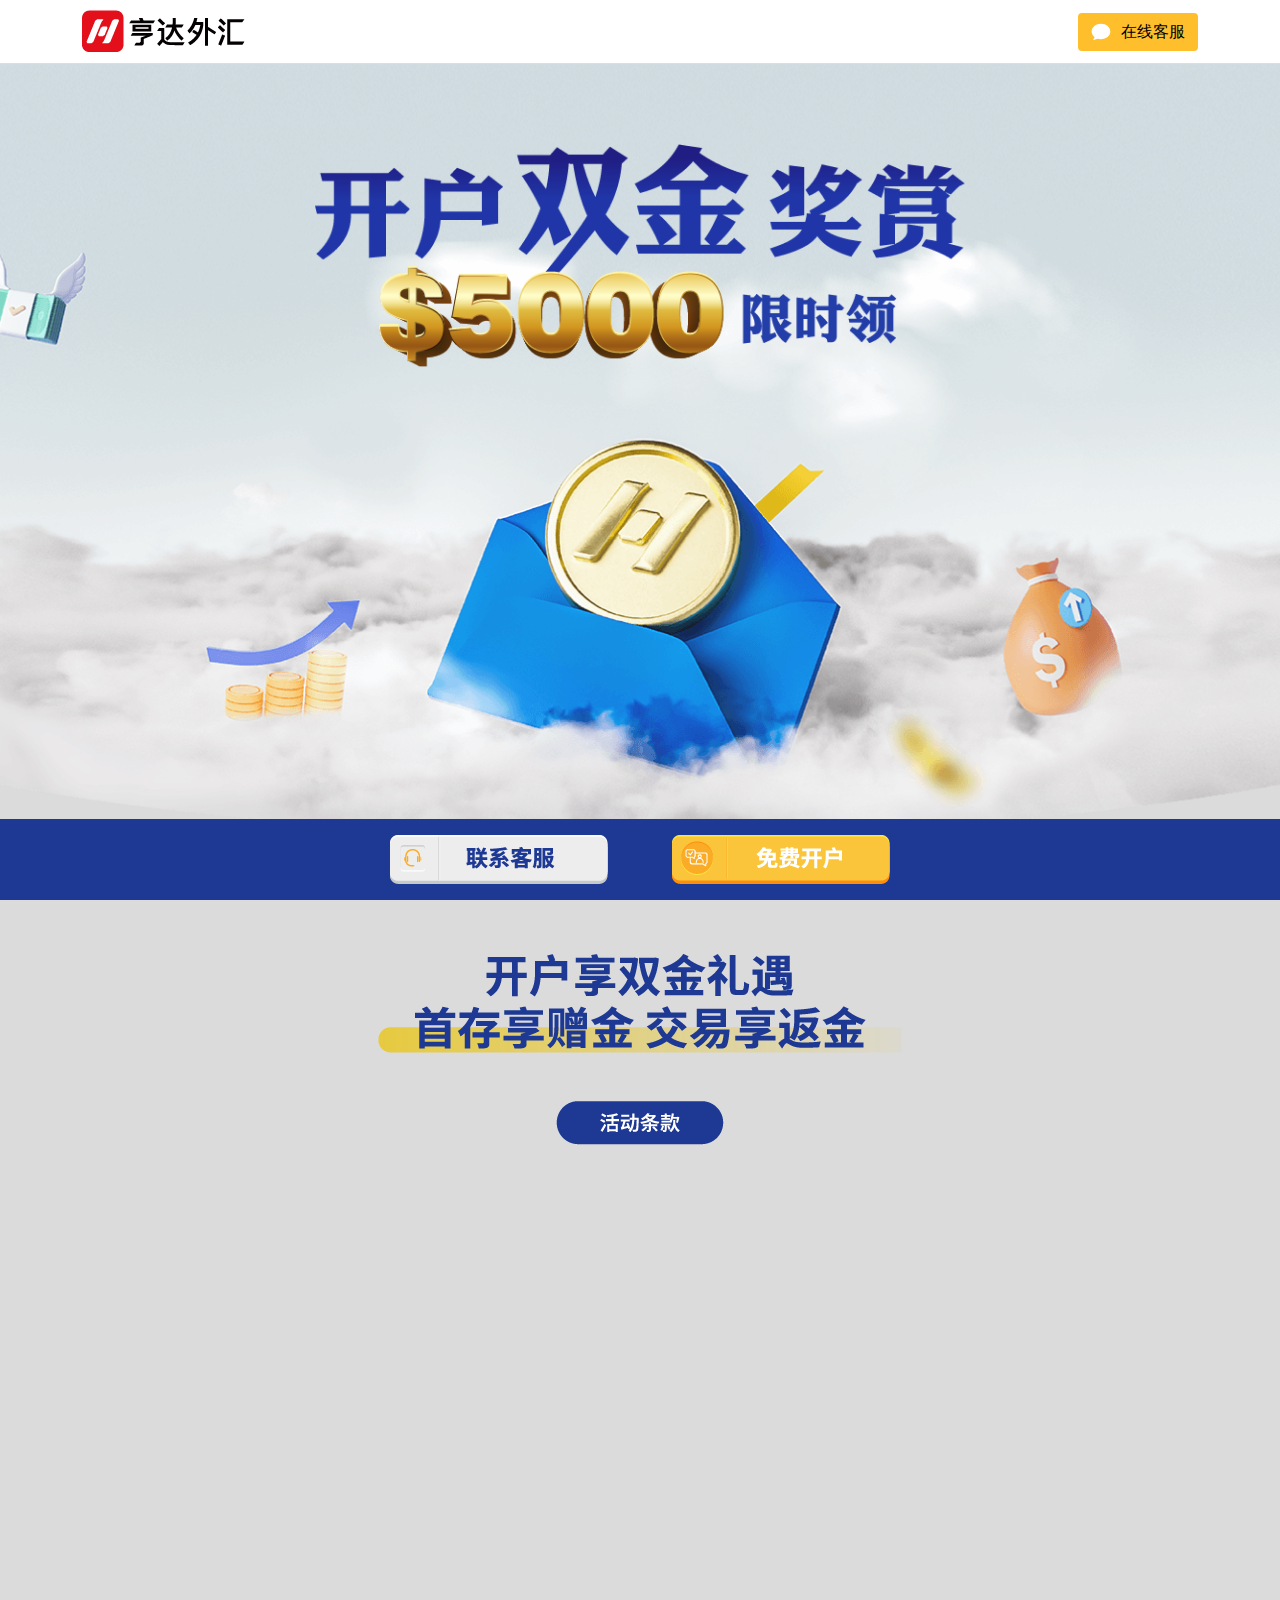
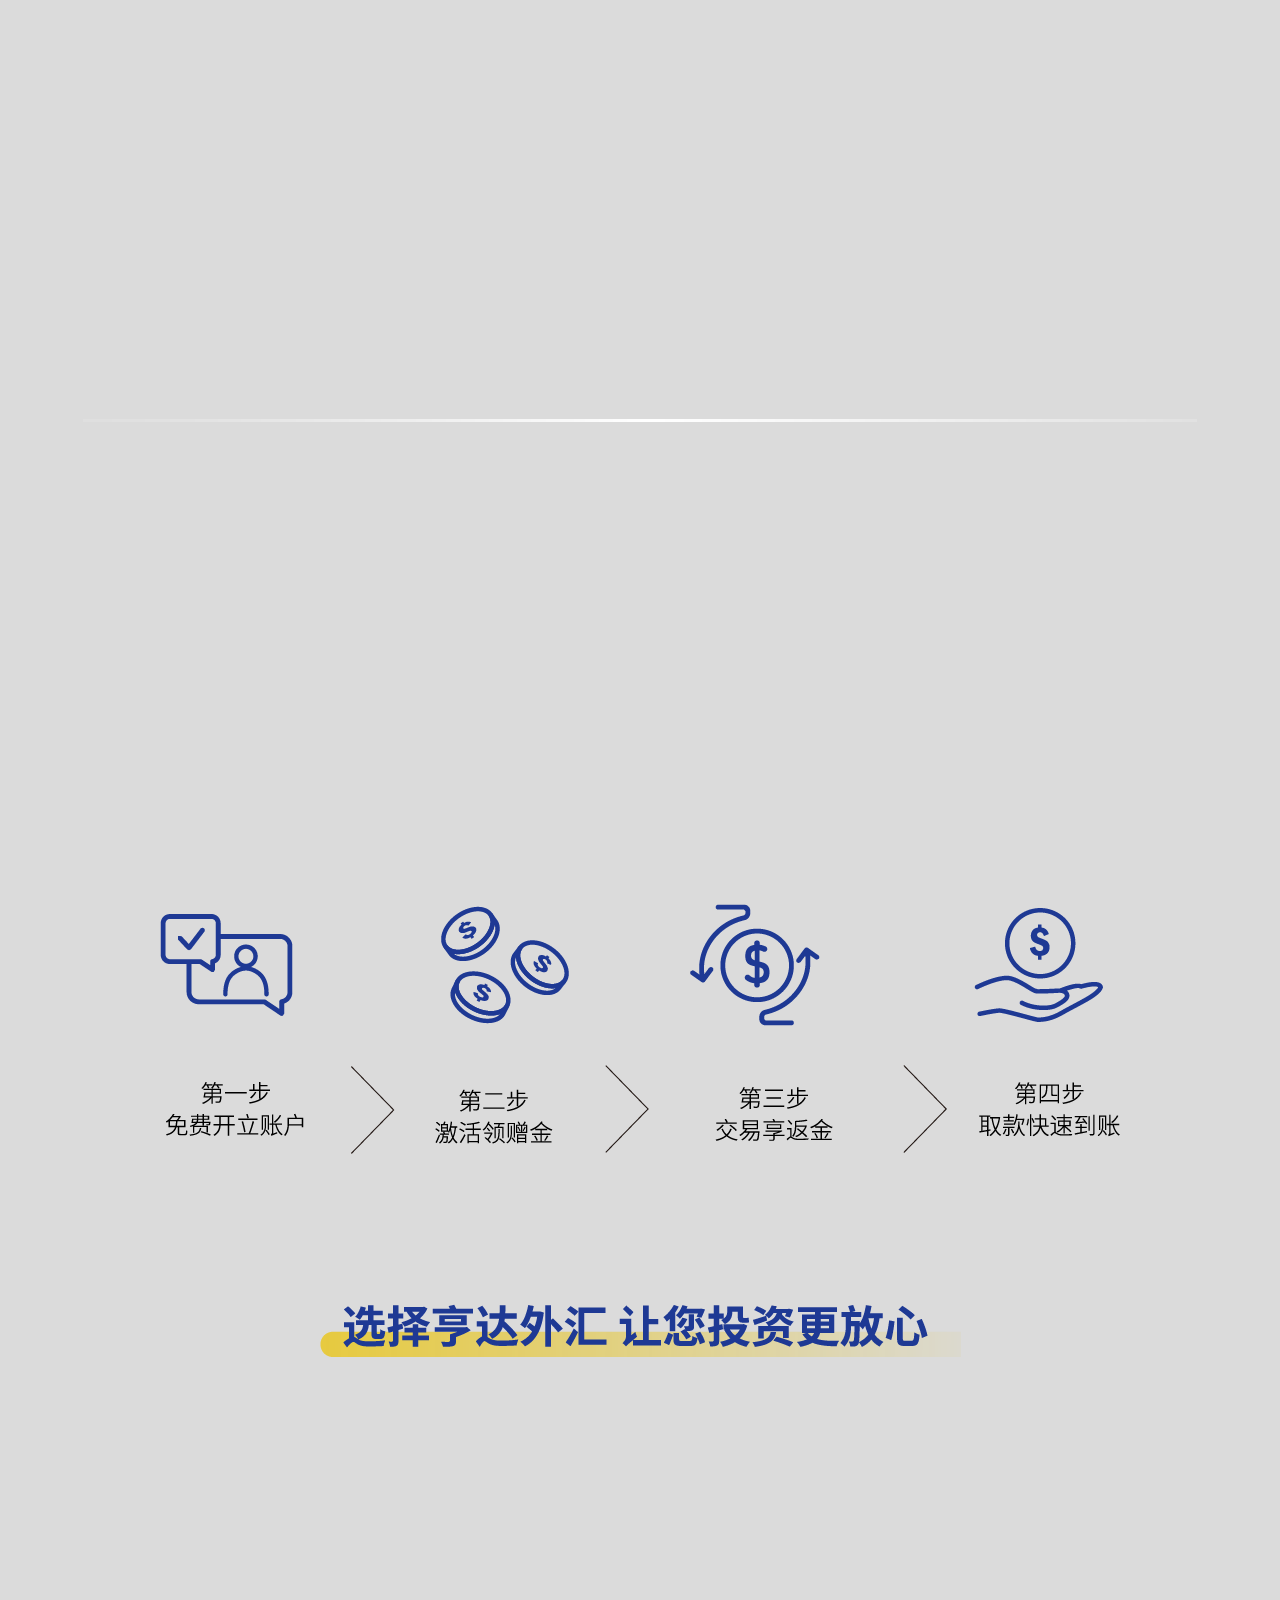
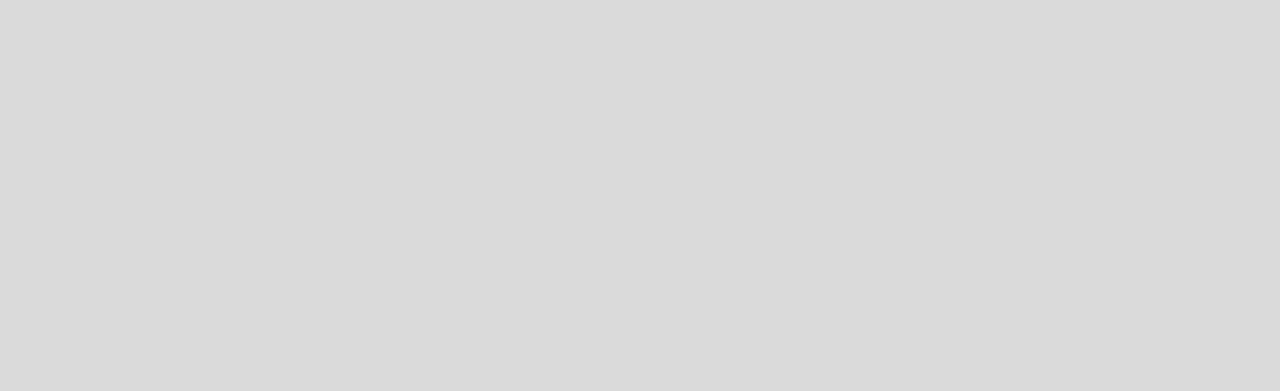
==== commit 4a57c65d: "A" ====
--- a/index.html
+++ b/index.html
@@ -160,7 +160,7 @@
             <div class="row">
                 <div class="col-12 text-center">
 
-                    <img class="imgbtn myMOUSE" src="assets/images/button.png" data-bs-toggle="modal" data-bs-target="#register" />
+                    <img class="imgbtn myMOUSE" src="assets/images/button.png" data-aos="zoom-in" data-aos-delay="300" data-bs-toggle="modal" data-bs-target="#register" />
                     <img class='pc' src="assets/images/step.png">
                     <img class='mob' src="assets/images/step-m.png">
                 </div>
@@ -246,7 +246,7 @@
                             </tbody>
                         </table>
                     </div>
-                    <p>*黄金、外汇返现5美元/每手(平仓计) ；原油返现10美元/每手(平仓计)</p>
+                    <p>*黄金、外汇返现3美元/每手(平仓计) ；原油返现10美元/每手(平仓计)</p>
 
                     <h5><span>首存赠金详情 :</span></h5>
                     <ol>
@@ -259,9 +259,9 @@
                     <h5><span>交易奖励详情 :</span></h5>
                     <ol>
                         <li>
-                            活动期间，客户登记首存500美元以上活动，交易奖励上限为1500美元。登记首存5000美元以上活动，交易奖励上限为4000美元。黄金、外汇返现5美元/每手(平仓计) ；原油返现10美元/每手(平仓计)。交易赠金可与首存赠金重叠领取！
-                        </li>
-                        <li>奖励实例：张先生在活动期间内联系客服登记存款3000美元层级活动，首笔存款3000美元，将发放500美元赠金，张先生在赠金到账后黄金交易（平仓）共128手、原油交易（平仓）共86手，根据完成手数，张先生将再获得1500美元交易赠金：128手x5美元+86手x10美元=1500美元赠金。
+                            活动期间，客户登记首存500美元以上活动，交易奖励上限为1500美元。登记首存5000美元以上活动，交易奖励上限为4000美元。黄金、外汇返现3美元/每手(平仓计) ；原油返现10美元/每手(平仓计)。交易赠金可与首存赠金重叠领取！
+                        </li>
+                        <li>奖励实例：张先生在活动期间内联系客服登记存款3000美元层级活动，首笔存款3000美元，将发放500美元赠金，张先生在赠金到账后黄金交易（平仓）共120手、原油交易（平仓）共90手，根据完成手数，张先生将再获得1260美元交易赠金：120手x3美元+90手x10美元=1260美元赠金。
 
                         </li>
                         <p style="color: #C31820;">注:美股及差价合约（除原油）产品不适用于此活动。</p>
--- a/assets/css/main.css
+++ b/assets/css/main.css
@@ -238,13 +238,6 @@
     }
 }
 
-.ballon {
-    -webkit-animation-name: scaleDraw;
-    -webkit-animation-timing-function: ease-in-out;
-    -webkit-animation-iteration-count: infinite;
-    -webkit-animation-duration: 1.5s;
-}
-
 .picc img {
     transform: scale(1, 1);
     transition: all 0.3s ease-out;
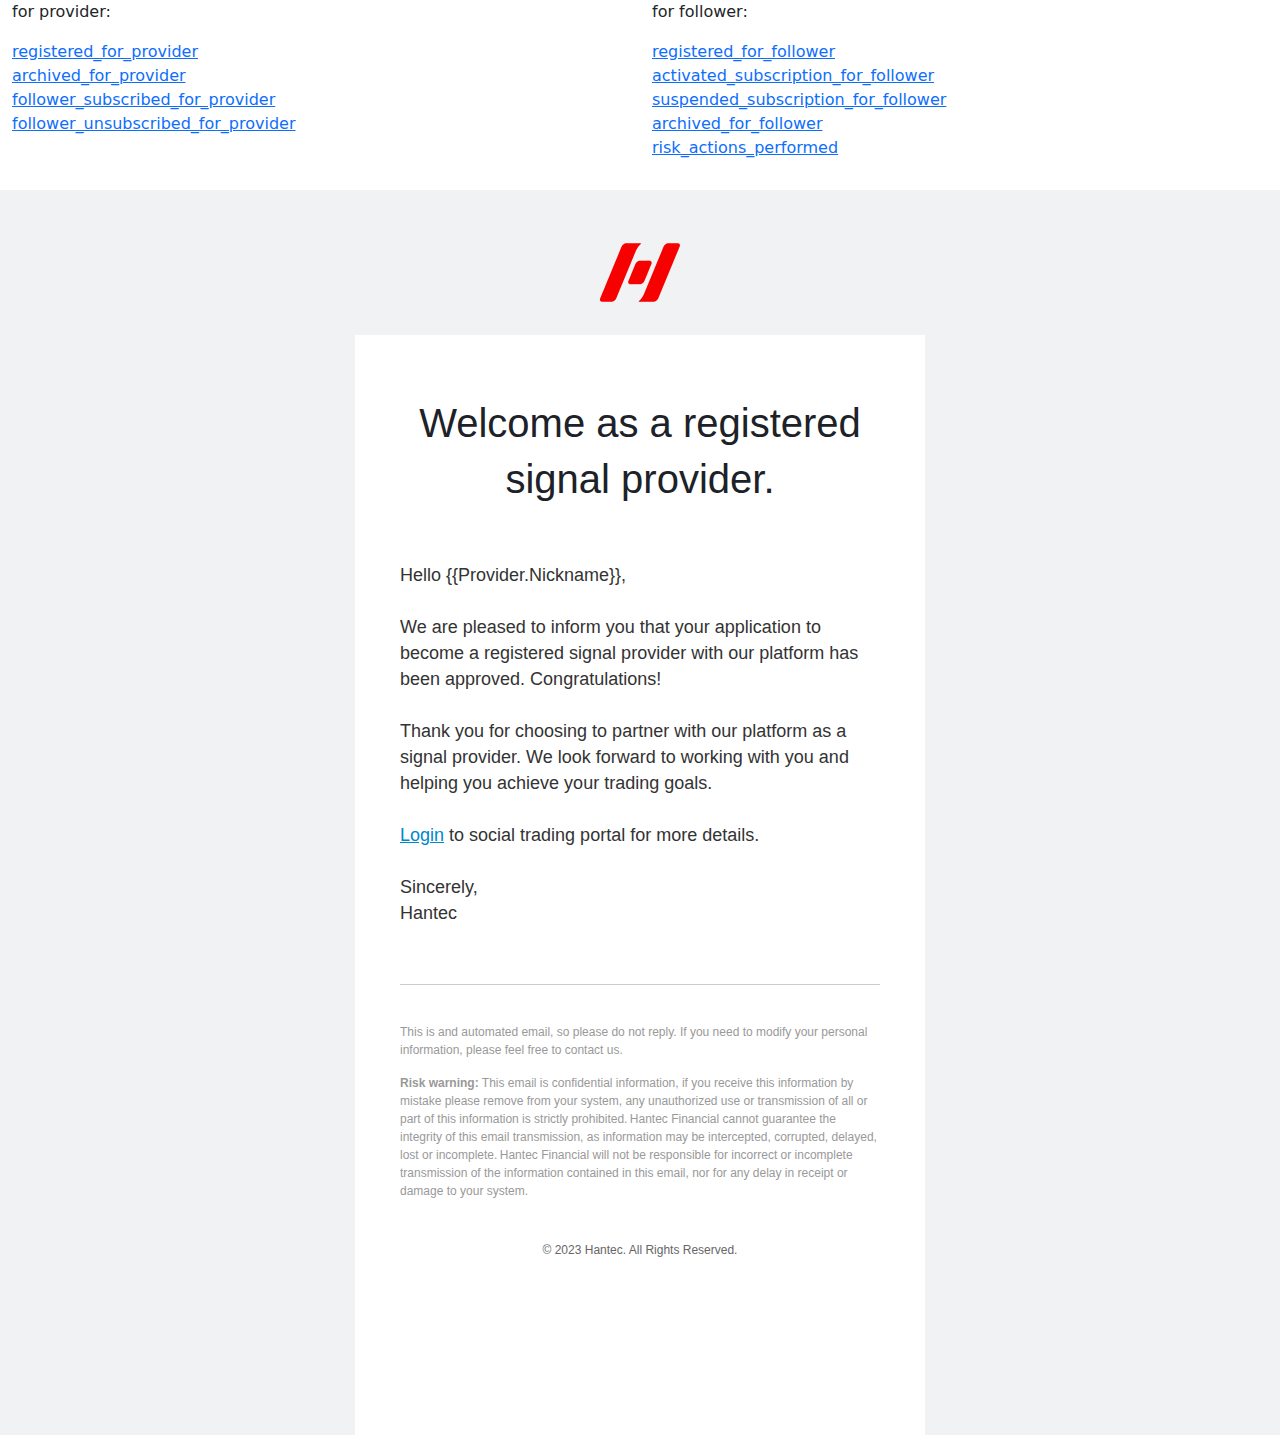
==== commit c2851206: "a" ====
--- a/index.html
+++ b/index.html
@@ -1,321 +1,47 @@
-<!DOCTYPE html>
-<html lang="sc">
+<!DOCTYPE html PUBLIC "-//W3C//DTD XHTML 1.0 Transitional//EN" "http://www.w3.org/TR/xhtml1/DTD/xhtml1-transitional.dtd">
+<html xmlns="http://www.w3.org/1999/xhtml">
 
 <head>
-    <meta charset="utf-8" />
-    <meta name="viewport" content="width=device-width, initial-scale=1, shrink-to-fit=no" />
+    <meta http-equiv="Content-Type" content="text/html; charset=UTF-8" />
     <link rel="stylesheet" href="assets/css/bootstrap.min.css" />
     <link rel="stylesheet" href="assets/css/main.css" />
-    <link rel="stylesheet" href="assets/css/aos.css" />
-    <script src="https://unpkg.com/aos@2.3.1/dist/aos.js"></script>
-    <script src="assets/js/bootstrap.min.js"></script>
-    <title>亨达外汇｜开户双金奖赏 $5000限时领 </title>
-
-    <script src="https://ajax.googleapis.com/ajax/libs/jquery/3.5.1/jquery.min.js"></script>
-    <script>
-        var domain = "https://enq.hantecgroup.com/mkt-lead";
-        var username = "demo001";
-        var password = "2MgonKtaMIM8I0VD";
-        var coCode = "HAU";
-        var campaignId = "HAURef2021";
-        var redirectUrl = "https://www.hantec-au123.com/campaign/welcome-bonus22d/success.html";
-    </script>
-    <script src="./mkt-lead.js"></script>
-
-    <!-- Google Tag Manager -->
-    <script>
-        (function(w, d, s, l, i) {
-            w[l] = w[l] || [];
-            w[l].push({
-                'gtm.start': new Date().getTime(),
-                event: 'gtm.js'
-            });
-            var f = d.getElementsByTagName(s)[0],
-                j = d.createElement(s),
-                dl = l != 'dataLayer' ? '&l=' + l : '';
-            j.async = true;
-            j.src =
-                'https://www.googletagmanager.com/gtm.js?id=' + i + dl;
-            f.parentNode.insertBefore(j, f);
-        })(window, document, 'script', 'dataLayer', 'GTM-T8GXGTR');
-    </script>
-    <!-- End Google Tag Manager -->
+    <title>Unsubscription Notification</title>
+    <meta name="viewport" content="width=device-width, initial-scale=1.0" />
 </head>
 
 <body>
-    <!-- Google Tag Manager (noscript) -->
-    <noscript><iframe src="https://www.googletagmanager.com/ns.html?id=GTM-T8GXGTR"
-    height="0" width="0" style="display:none;visibility:hidden"></iframe></noscript>
-    <!-- End Google Tag Manager (noscript) -->
-
-
-
-    <!---header--->
-    <div class="header sticky-md-top">
-        <div class="container">
-            <div class="row d-flex align-items-center">
-                <div class="col-6">
-                    <a class="logo" target="_blank" href="https://www.hantec-au123.com"><img class="img-fluid" src="assets/images/logo.png" alt="logo" /></a>
-                </div>
-                <div class="col-6 d-flex justify-content-end">
-                    <a class="btn header-btn" href="javascript:void(window.open('https://livechat.hantecgroup.com/chat/chatClient/chatbox.jsp?companyID=8972&configID=19&skillId=3&enterurl=https%3A%2F%2Flivechat.hantec.com%2Fchat%2Fpreview.jsp%3Fid%3D8972&k=1','','width=760,height=500,left=0,top=0,resizable=yes,menubar=no,location=no,status=yes,scrollbars=yes'))"><img src="assets/images/contact-icon-01f.svg" /> &nbsp;在线客服</a>
-                </div>
+    <div class='container-fluid' style="background-color: #fff;">
+        <div class="row" style="padding-bottom: 30px;">
+            <div class="col-6">
+                <p>for provider:</p>
+                <a href="registered_for_provider.html" target="email_layout">registered_for_provider</a><br>
+                <a href="archived_for_provider.html" target="email_layout">archived_for_provider</a><br>
+                <a href="follower_subscribed_for_provider.html" target="email_layout">follower_subscribed_for_provider</a><br>
+                <a href="follower_unsubscribed_for_provider.html" target="email_layout">follower_unsubscribed_for_provider</a><br>
+            </div>
+            <div class="col-6">
+                <p>for follower:</p>
+                <a href="registered_for_follower.html" target="email_layout">registered_for_follower</a><br>
+                <a href="activated_subscription_for_follower.html" target="email_layout">activated_subscription_for_follower</a><br>
+                <a href="suspended_subscription_for_follower.html" target="email_layout">suspended_subscription_for_follower</a><br>
+                <a href="archived_for_follower.html" target="email_layout">archived_for_follower</a><br>
+                <a href="risk_actions_performed.html" target="email_layout">risk_actions_performed</a><br>
             </div>
         </div>
     </div>
 
-    <!--banner-->
-    <div class="banner">
-        <div class="index_banner d-flex justify-content-center">
-            <div class="banner_content">
-                <div class="banner_title">
-                    <img src="assets/images/banner-title.png" class="s_title" data-aos="zoom-in-up" data-aos-duration="600" />
-                </div>
+    <div class="container">
+        <div class="row">
+            <div class="col-12 text-center">
+                <img src="edm_image/HF-Logo.png" style="width: 80px; margin: 50px 0 30px 0;">
             </div>
-        </div>
-    </div>
-
-
-    <!-- Modal -->
-    <div class="modal fade register" id="register" tabindex="-1" aria-labelledby="exampleModalLabel" aria-hidden="true">
-        <div class="modal-dialog modal-dialog-centered">
-            <div class="modal-content">
-                <div class="modal-header">
-                    <button type="button" class="btn-close" data-bs-dismiss="modal" aria-label="Close"></button>
-                </div>
-                <div class="modal-body">
-                    <form id="mktLeadInsertionForm">
-                        <div class="popup_inside">
-                            <div class="popup_inside_over">
-                                <div class="login_form">
-                                    <input type='text' id='name' name='name' placeholder='姓名*' class='id_input'>
-                                    <input type='text' id='tel' name='tel' placeholder='手机号码*' class='mobile_input'>
-                                    <input type='text' id='email' name='email' placeholder='电子邮箱*' class='email_input'>
-
-                                    <div id="mktLeadInsertionErrDiv">
-                                        <p id="error" style="color:red;"></p>
-                                    </div>
-                                    <button type='submit' class='form-btn'>一键登记</button>
-                                    <span class="pc-rules-btn" data-bs-toggle="modal" data-bs-target="#rules">查看活动细则</span>
-                                </div>
-                            </div>
-                        </div>
-                    </form>
-                </div>
+            <div class="col-12 text-center">
+                <iframe name='email_layout' id="email_layout" title='email_layout' src="registered_for_provider.html" width="570px" height="1100px" frameborder="0" class="email2" style="padding: 60px 45px 60px 45px;"></iframe>
             </div>
         </div>
     </div>
     </div>
 
-    <!--campaign2-->
-    <div class="campaign-a">
-        <div class="container">
-            <!--1-->
-            <div class="gift-title2">
-                <div class="row">
-                    <div class="col-12 text-center">
-                        <img src='assets/images/title1.png'>
-                    </div>
-                    <div class="col-12 text-center mt-5">
-                        <span class="pc-rules-btn" data-bs-toggle="modal" data-bs-target="#rules">
-                            <img src="assets/images/rules.png">
-                        </span>
-                    </div>
-                </div>
-            </div>
-            <div class="row text-center">
-                <div class="col-6 col-md-6 col-12">
-                    <div class='picc' data-aos="fade-right" data-aos-delay="100">
-                        <img src="assets/images/m1.png" class="gift" data-bs-toggle="modal" data-bs-target="#register" />
-                    </div>
-                </div>
-                <div class="col-6 col-md-6">
-                    <div class='picc' data-aos="fade-left" data-aos-delay="200">
-                        <img src="assets/images/m2.png" class="gift" data-bs-toggle="modal" data-bs-target="#register" />
-                    </div>
-                </div>
-                <div class="col-6 col-md-4">
-                    <div class='picc' data-aos="fade-right" data-aos-delay="100">
-                        <img src="assets/images/m3.png" class="gift" data-bs-toggle="modal" data-bs-target="#register" />
-                    </div>
-                </div>
-                <div class="col-6 col-md-4">
-                    <div class='picc' data-aos="fade-right" data-aos-delay="200">
-                        <img src="assets/images/m4.png" class="gift" data-bs-toggle="modal" data-bs-target="#register" />
-                    </div>
-                </div>
-                <div class="col-6 col-md-4">
-                    <div class='picc' data-aos="fade-left" data-aos-delay="300">
-                        <img src="assets/images/m5.png" class="gift" data-bs-toggle="modal" data-bs-target="#register" />
-                    </div>
-                </div>
-            </div>
-
-            <div class="row">
-                <div class="col-12 text-center mt-5">
-                    <img src="assets/images/line.png" />
-                </div>
-            </div>
-
-            <div class="row">
-                <div class="col-12 text-center">
-
-                    <img class="imgbtn myMOUSE" src="assets/images/button.png" data-aos="zoom-in" data-aos-delay="300" data-bs-toggle="modal" data-bs-target="#register" />
-                    <img class='pc' src="assets/images/step.png">
-                    <img class='mob' src="assets/images/step-m.png">
-                </div>
-            </div>
-
-            <!--2-->
-            <div class="gift-title">
-                <div class="row">
-                    <div class="col-12 text-center">
-                        <img src='assets/images/title2.png'>
-                    </div>
-                </div>
-                <div class="row text-center mt-5 mb-5">
-                    <div class="col-md-3 col-6">
-                        <img src="assets/images/r1.png" class="gift" data-aos="flip-down" data-aos-delay="100" />
-                    </div>
-                    <div class="col-md-3 col-6">
-                        <img src="assets/images/r2.png" class="gift" data-aos="flip-down" data-aos-delay="200" />
-                    </div>
-                    <div class="col-md-3 col-6">
-                        <img src="assets/images/r3.png" class="gift" data-aos="flip-down" data-aos-delay="300" />
-                    </div>
-                    <div class="col-md-3 col-6">
-                        <img src="assets/images/r4.png" class="gift" data-aos="flip-down" data-aos-delay="300" />
-                    </div>
-                </div>
-            </div>
-
-        </div>
-    </div>
-
-
-
-    <!-- Modal -->
-    <div class="modal fade" id="rules" tabindex="-1" aria-labelledby="exampleModalLabel" aria-hidden="true">
-        <div class="modal-dialog modal-xl">
-            <div class="modal-content">
-                <div class="modal-header">
-                    <h4 class="modal-title" id="exampleModalLabel"><span>活动细则</span></h4>
-                </div>
-                <div class="modal-body">
-                    <p>活动时间: 由即日起至2022年12月31日。<br />活动对象: 活动期间联系在线客服完成活动层级登记之新激活客户</p>
-                    <h5><span>优惠内容及发放方式 :</span></h5>
-                    <div class="table-responsive" style="text-align: center">
-                        <table class="table table-bordered">
-                            <thead>
-                                <tr class="table-title">
-                                    <th>首笔入金</th>
-                                    <th>赠金</th>
-                                    <th>兑现所需手数</th>
-                                    <th>交易返现*</th>
-                                </tr>
-                            </thead>
-                            <tbody>
-                                <tr>
-                                    <td>200-499</td>
-                                    <td>100</td>
-                                    <td>15</td>
-                                    <td>无</td>
-                                </tr>
-                                <tr>
-                                    <td>500-999</td>
-                                    <td>200</td>
-                                    <td>30</td>
-                                    <td rowspan="3">1500</td>
-                                </tr>
-                                <tr>
-                                    <td>1000-2999</td>
-                                    <td>300</td>
-                                    <td>60</td>
-                                </tr>
-                                <tr>
-                                    <td>3000-4999</td>
-                                    <td>500</td>
-                                    <td>95</td>
-                                </tr>
-                                <tr>
-                                    <td>&gt;=5000</td>
-                                    <td>1000</td>
-                                    <td>170</td>
-                                    <td>4000</td>
-                                </tr>
-                            </tbody>
-                        </table>
-                    </div>
-                    <p>*黄金、外汇返现3美元/每手(平仓计) ；原油返现10美元/每手(平仓计)</p>
-
-                    <h5><span>首存赠金详情 :</span></h5>
-                    <ol>
-                        <li>
-                            客户须联系在线客服，完成活动层级登记。客户于登记后激活入金，首存赠金将发放至客户交易账户。赠金到账后客户可用于交易，于30天有效期内完成所需手数，赠金可在有效期结束后进行提取。
-                        </li>
-                        <li>首笔存款200美元赠100美元； 首笔存款500美元赠200美元；首笔存款1000美元赠300美元； 首笔存款3000美元赠500美元；首笔存款5000美元赠1000美元；赠金到账后无法再修改参与层级。
-                        </li>
-                    </ol>
-                    <h5><span>交易奖励详情 :</span></h5>
-                    <ol>
-                        <li>
-                            活动期间，客户登记首存500美元以上活动，交易奖励上限为1500美元。登记首存5000美元以上活动，交易奖励上限为4000美元。黄金、外汇返现3美元/每手(平仓计) ；原油返现10美元/每手(平仓计)。交易赠金可与首存赠金重叠领取！
-                        </li>
-                        <li>奖励实例：张先生在活动期间内联系客服登记存款3000美元层级活动，首笔存款3000美元，将发放500美元赠金，张先生在赠金到账后黄金交易（平仓）共120手、原油交易（平仓）共90手，根据完成手数，张先生将再获得1260美元交易赠金：120手x3美元+90手x10美元=1260美元赠金。
-
-                        </li>
-                        <p style="color: #C31820;">注:美股及差价合约（除原油）产品不适用于此活动。</p>
-                    </ol>
-                    <h5><span>优惠条件及限制：</span></h5>
-                    <ol>
-                        <li>
-                            本次活动赠金的交易手数统计时间，即赠金到账起30天内有效。首存赠金及交易返现赠金将于30天有效期后结算，并于结算后的7个工作天内存入账户。
-                        </li>
-                        <li>本次活动需于激活前主动联系在线客服登记活动，未联系客服登记活动，将不符合活动赠金发放资格。
-                        </li>
-                        <li>本次活动于赠金到账后无法再修改参与层级。</li>
-                        <li>在交易有效期结束后，如客户完成指定交易手数，即可提取赠金。如在交易有效期结束前进行取款，将视为自动放弃赠金，系统将于客户取款前先从账户余额中扣除赠金不作另行通知，且活动期间不可再重新参与此活动。</li>
-                        <li>在交易有效期结束后，如客户仍未能完成规定的交易手数，与赠金等值的金额将从余额中扣除。客户应确保在没有赠金的情况下，账户中的可用保证金仍然充足。</li>
-                        <li>严禁使用赠金进行对冲交易，我们将严格监测作弊行为，一经发现，将立即取消赠金及参与活动之资格，而不做另行通知。</li>
-                        <li>如有任何争议，亨达外汇保留随时修订、暂停、终止本次活动之权利以及任何相关规则条款的最终解释权。如有其他疑问或投诉，请联系客户热线: 4008 423 600 / 4001 200 603。</li>
-                    </ol>
-                </div>
-                <div class="modal-footer">
-                    <button type="button" class="btn btn-secondary" data-bs-dismiss="modal">关闭</button>
-                </div>
-            </div>
-        </div>
-    </div>
-
-    <nav class="navbar fixed-bottom bg-blue">
-
-
-        <div class="container px-4 text-center d-flex justify-content-center">
-            <div class="row gx-5">
-                <div class="col">
-                    <div class="p-2">
-                        <a href="javascript:void(window.open('https://livechat.hantecgroup.com/chat/chatClient/chatbox.jsp?companyID=8972&configID=19&skillId=3&enterurl=https%3A%2F%2Flivechat.hantec.com%2Fchat%2Fpreview.jsp%3Fid%3D8972&k=1','','width=760,height=500,left=0,top=0,resizable=yes,menubar=no,location=no,status=yes,scrollbars=yes'))">
-                            <img src="assets/images/down-btn1.png ">
-                        </a>
-                    </div>
-                </div>
-                <div class="col ">
-                    <div class="p-2 ">
-                        <a target="_blank" href="https://www.hantec-au123.com/account_real.html ">
-                            <img src="assets/images/down-btn2.png ">
-                        </a>
-                    </div>
-                </div>
-            </div>
-        </div>
-
-
-    </nav>
-
-
-    <script>
-        AOS.init();
-    </script>
 </body>
 
 </html>--- a/assets/css/main.css
+++ b/assets/css/main.css
@@ -1,471 +1,7 @@
 body {
-    background: #DBDBDB;
-    color: white;
-    margin: 0px;
+    background-color: #F1F2F4;
 }
 
-img {
-    max-width: 100%;
-}
-
-a {
-    color: black;
-}
-
-a:hover {
-    text-decoration: none;
-}
-
-.container-wrap {
-    max-width: 1200px;
-    width: 90%;
-    margin: 0 auto;
-    padding: 0 15px;
-}
-
-h1,
-h2,
-h3,
-h4,
-h5,
-h6 {
-    font-family: Microsoft JhengHei;
-}
-
-.register .modal-header {
-    background: url(../images/form-bg.jpg);
-    background-size: cover;
-}
-
-.login_form {
-    display: block;
-    max-width: 100%;
-}
-
-.login_form input {
-    max-width: none;
-    outline: none;
-}
-
-.login_form {
-    display: block;
-    max-width: 100%;
-    margin: auto;
-    padding-bottom: 0.2rem;
-    text-align: center;
-}
-
-.login_form input {
-    display: block;
-    width: 100%;
-    height: 50px;
-    box-sizing: border-box;
-    border: 1px solid #dde2e4;
-    margin: auto;
-    margin-bottom: 15px;
-    padding: 0 0.5rem 0 0.2rem;
-    font-size: 18px;
-    max-width: 300px;
-    box-shadow: none;
-    outline: none;
-}
-
-.login_form button {
-    cursor: pointer;
-    color: #fff;
-    font-size: 20px;
-    width: 100%;
-    height: 50px;
-    display: block;
-    margin: 15px auto;
-    background: #CD2A28;
-    border: none;
-    border-radius: 50px;
-    max-width: 280px;
-    outline: none;
-    font-weight: normal;
-}
-
-.login_form button:hover {
-    background: #ED3B3B;
-}
-
-.login_form input.id_input {
-    background: url(../images/form-icon1.png) no-repeat right 3% center;
-}
-
-.login_form input.mobile_input {
-    background: url(../images/form-icon2.png) no-repeat right 3% center;
-}
-
-.login_form input.email_input {
-    background: url(../images/form-icon3.png) no-repeat right 3% center;
-}
-
-.login_form .pc-rules-btn {
-    color: #555;
-    text-decoration: underline;
-}
-
-.register .modal-header {
-    height: 100px;
-}
-
-
-/* sidebar */
-
-.sidebar-container {
-    width: 67px;
-    position: fixed;
-    right: 5px;
-    top: 300px;
-    z-index: 10000;
-}
-
-@media (max-width: 768px) {
-    .sidebar-container {
-        display: none;
-    }
-    .register .modal-header {
-        height: 80px;
-    }
-}
-
-.sidebar-icon {
-    margin-bottom: 10px;
-}
-
-
-/* header */
-
-.header {
-    background: #fff;
-    margin: 0;
-    padding: 10px 0;
-    border-bottom: 1px solid #ddd;
-}
-
-.header-btn img {
-    width: 20px;
-}
-
-.header-btn:hover {
-    color: #000;
-}
-
-.header-btn {
-    background: #ffbf2c;
-    color: #000;
-}
-
-@media (max-width: 576px) {
-    .header-links {
-        text-align: right;
-    }
-    .link-btn {
-        display: inline-block;
-        width: 35%;
-    }
-    .header-link-img {
-        width: 100%;
-    }
-}
-
-
-/* banner */
-
-.banner {
-    padding-top: 0px;
-}
-
-.index_banner {
-    display: block;
-    max-width: 1921px;
-    margin: auto;
-    height: 790px;
-    background: url(../images/banner-bg.png) no-repeat top center;
-    background-size: auto 100%;
-    position: relative;
-    box-sizing: border-box;
-    padding: 80px 0 0 0;
-    perspective: 200px;
-    overflow: hidden;
-}
-
-.banner_content {
-    display: block;
-    max-width: 1200px;
-    margin: 0;
-    padding: 0 10px;
-    box-sizing: border-box;
-}
-
-.banner_title {
-    display: block;
-    width: 100%;
-    margin: 0 auto 0 0;
-}
-
-.banner_title img.s_title {
-    display: block;
-    max-width: 96%;
-    margin: 0 auto 40px auto;
-}
-
-.banner_title img.banner_button {
-    display: block;
-    max-width: 96%;
-    margin: 0 0 0 15px;
-}
-
-.banner_button {
-    display: block;
-    animation: fbtns 1.5s 0s linear infinite;
-}
-
-@keyframes scaleDraw {
-    0% {
-        transform: scale(1);
-    }
-    25% {
-        transform: scale(1.1);
-    }
-    50% {
-        transform: scale(1);
-    }
-    75% {
-        transform: scale(1.1);
-    }
-}
-
-.picc img {
-    transform: scale(1, 1);
-    transition: all 0.3s ease-out;
-    cursor: pointer;
-}
-
-.picc img:hover {
-    transform: scale(1.1, 1.1);
-}
-
-@media(max-width:750px) {
-    .banner {
-        padding-top: 0px;
-    }
-    .index_banner {
-        height: 45rem;
-        background: url(../images/banner-bg-m.jpg) no-repeat top center;
-        background-size: auto 100%;
-        padding: 5rem 0 0 0;
-    }
-    .banner_title {
-        width: 90%;
-        margin: auto;
-    }
-    h1 {
-        font-size: 1.5rem;
-    }
-}
-
-
-/* campaign */
-
-.cover {
-    padding: 50px 0 20px 0;
-}
-
-.cover-m {
-    padding: 50px 0 20px 0;
-}
-
-.gift {
-    padding: 20px 0;
-}
-
-.gift-title {
-    margin: 150px 0 150px 0;
-}
-
-.gift-title2 {
-    margin: 100px 0 30px 0;
-}
-
-.cover-m,
-.mob {
-    display: none;
-}
-
-@media(max-width:750px) {
-    .cover,
-    .pc {
-        display: none;
-    }
-    .cover-m,
-    .mob {
-        display: block;
-    }
-}
-
-
-/* data */
-
-.datacard {
-    background: #001347;
-    padding: 30px;
-    border-radius: 15px;
-    margin: 30px 0;
-}
-
-
-/* rules */
-
-.modal {
-    color: #000;
-}
-
-.pc-rules-btn {
-    color: #fff;
-    cursor: pointer;
-}
-
-.m-rules-btn {
-    display: block;
-    position: fixed;
-    right: 0px;
-    top: 40%;
-    text-align: center;
-    border-radius: 5px 0 0 5px;
-    padding: 8px 5px;
-    font-size: 15px;
-    color: #fff;
-    background-color: #ae0d30;
-    z-index: 998;
-    cursor: pointer;
-}
-
-.inner-title {
-    font-size: 20px;
-    margin-bottom: 10px;
-}
-
-.inner-txt {
-    padding: 10px 25px;
-    line-height: 1.7;
-    font-size: 15px;
-}
-
-.inner-txt td {
-    line-height: 1.5;
-    font-size: 16px;
-}
-
-.table-title {
-    background: #1E3994;
-    color: white;
-}
-
-.table-title2 {
-    background: #b68b59;
-}
-
-.modal-title {
-    color: #1E3994;
-    font-weight: 600;
-}
-
-.table-subtitle {
-    background: #f2f2f2;
-}
-
-.modal-body span {
-    color: #1E3994;
-    font-weight: 600;
-    margin-left: 10px;
-}
-
-.m-btn-group {
-    background-color: rgba(0, 0, 0, 0.5);
-    margin: 0;
-    padding: 10px 0;
-    display: none;
-}
-
-.inner-txt li {
-    margin: 10px 0;
-}
-
-
-/* button */
-
-.imgbtn {
-    padding: 30px 0 80px 0;
-}
-
-.imgbtn:hover {
-    -webkit-filter: brightness(110%);
-    filter: brightness(110%);
-}
-
-.imgbtn-s {
-    text-align: right;
-}
-
-.imgbtn-s:hover {
-    -webkit-filter: brightness(110%);
-    filter: brightness(110%);
-}
-
-
-/* terms */
-
-#terms {
-    color: white;
-    padding-top: 30px;
-    padding-bottom: 30px;
-    font-size: 15px;
-}
-
-#terms h4 {
-    padding-bottom: 10px;
-    font-weight: 400;
-}
-
-#terms h6 {
-    padding-top: 15px;
-    text-decoration: underline;
-}
-
-#terms {
-    line-height: 30px;
-}
-
-
-/* footer*/
-
-.bg-blue {
-    background: #1E3994;
-}
-
-.myMOUSE {
-    cursor: pointer;
-}
-
-
-/* success page */
-
-.success-img {
-    margin: 30px;
-}
-
-h6 {
-    line-height: 1.7;
-    font-weight: 600;
-}
-
-.h6m {
-    margin-bottom: 20px;
-}
-
-.cont {
-    padding: 0 20px;
+.email2 {
+    background-color: #fff;
 }